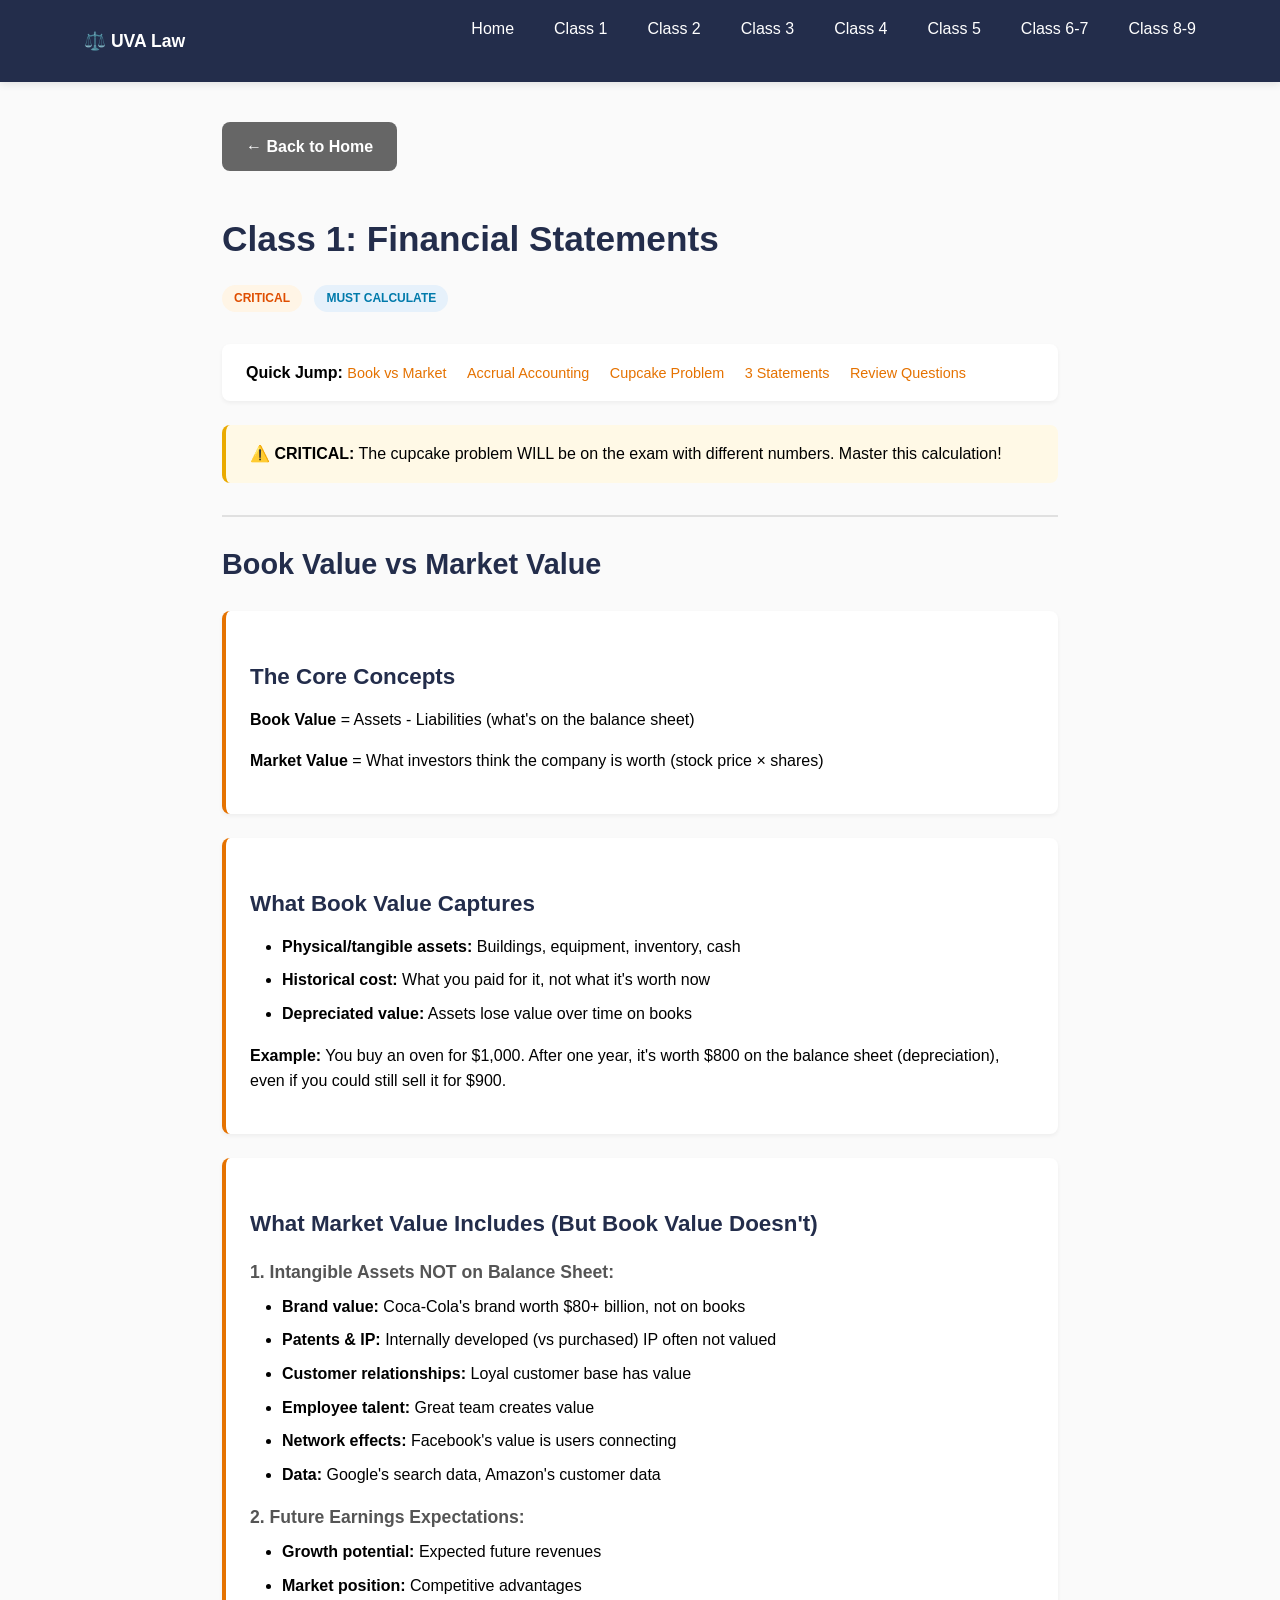
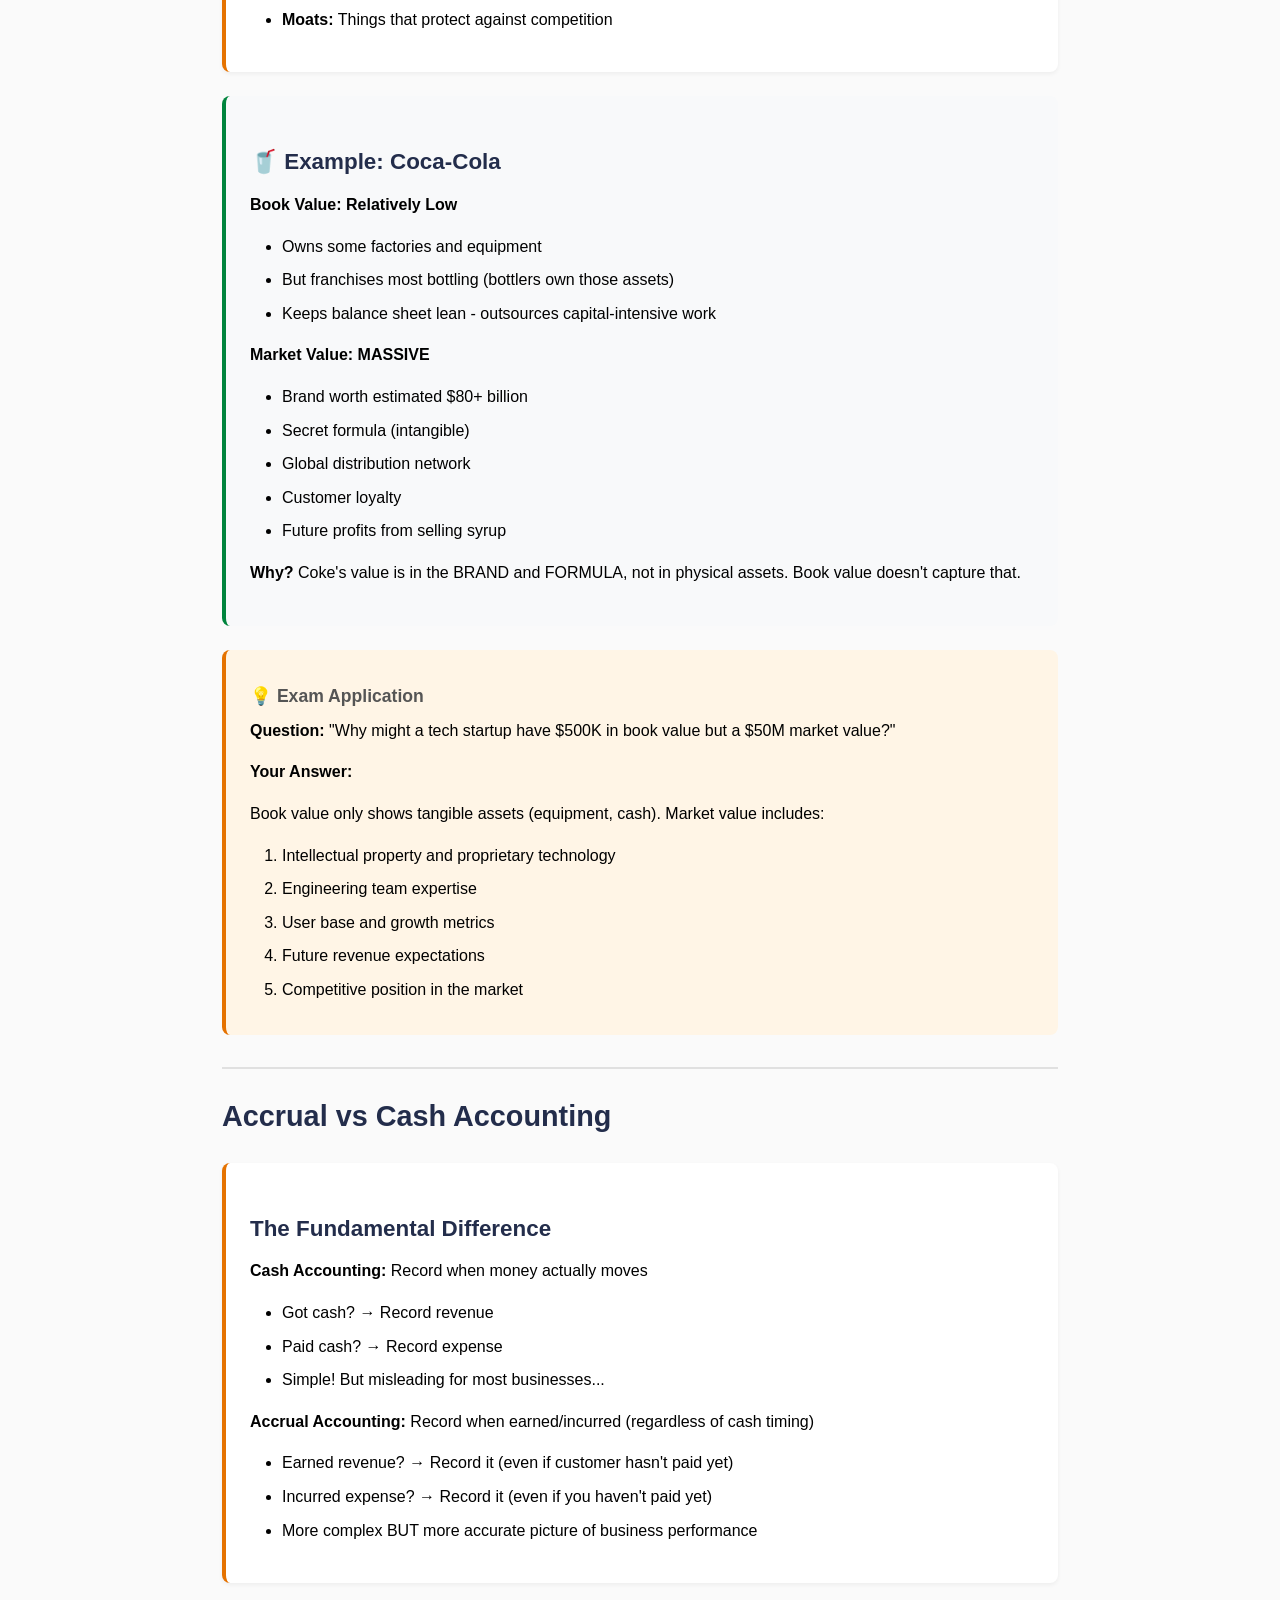
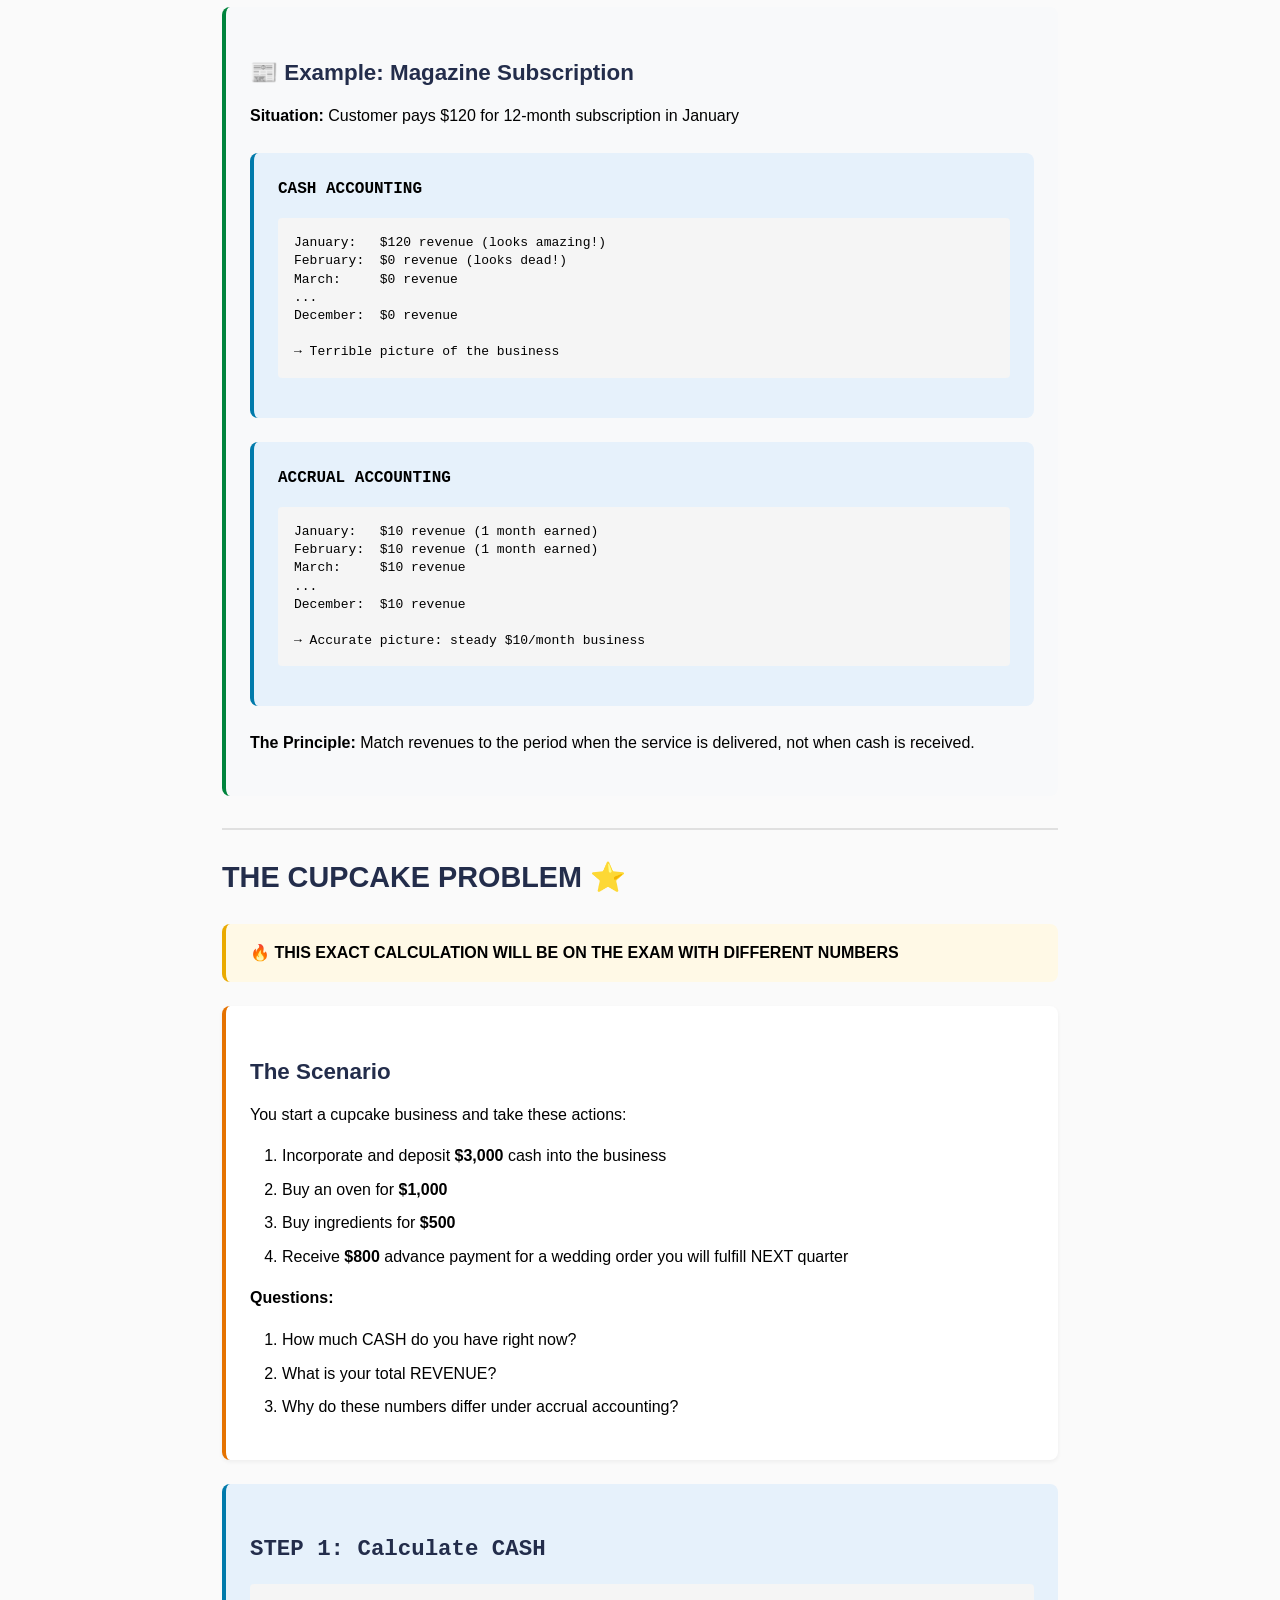
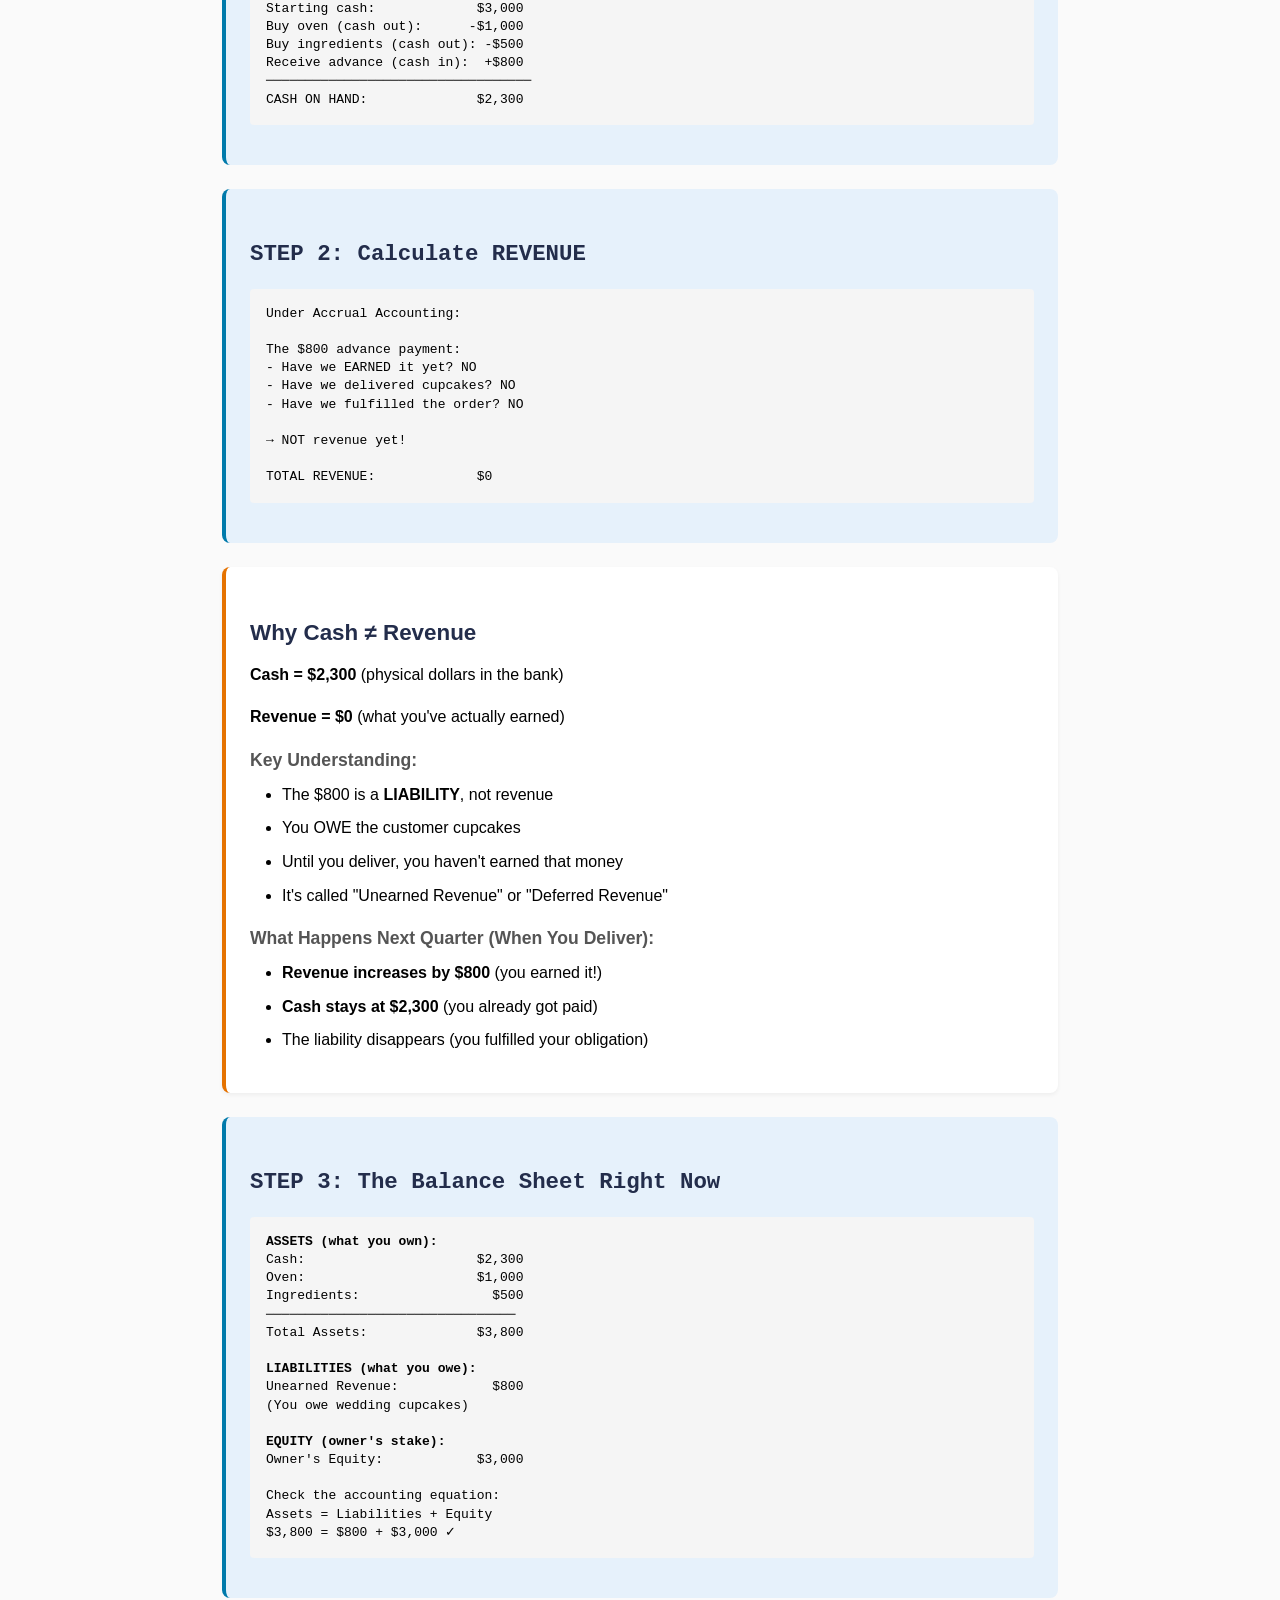
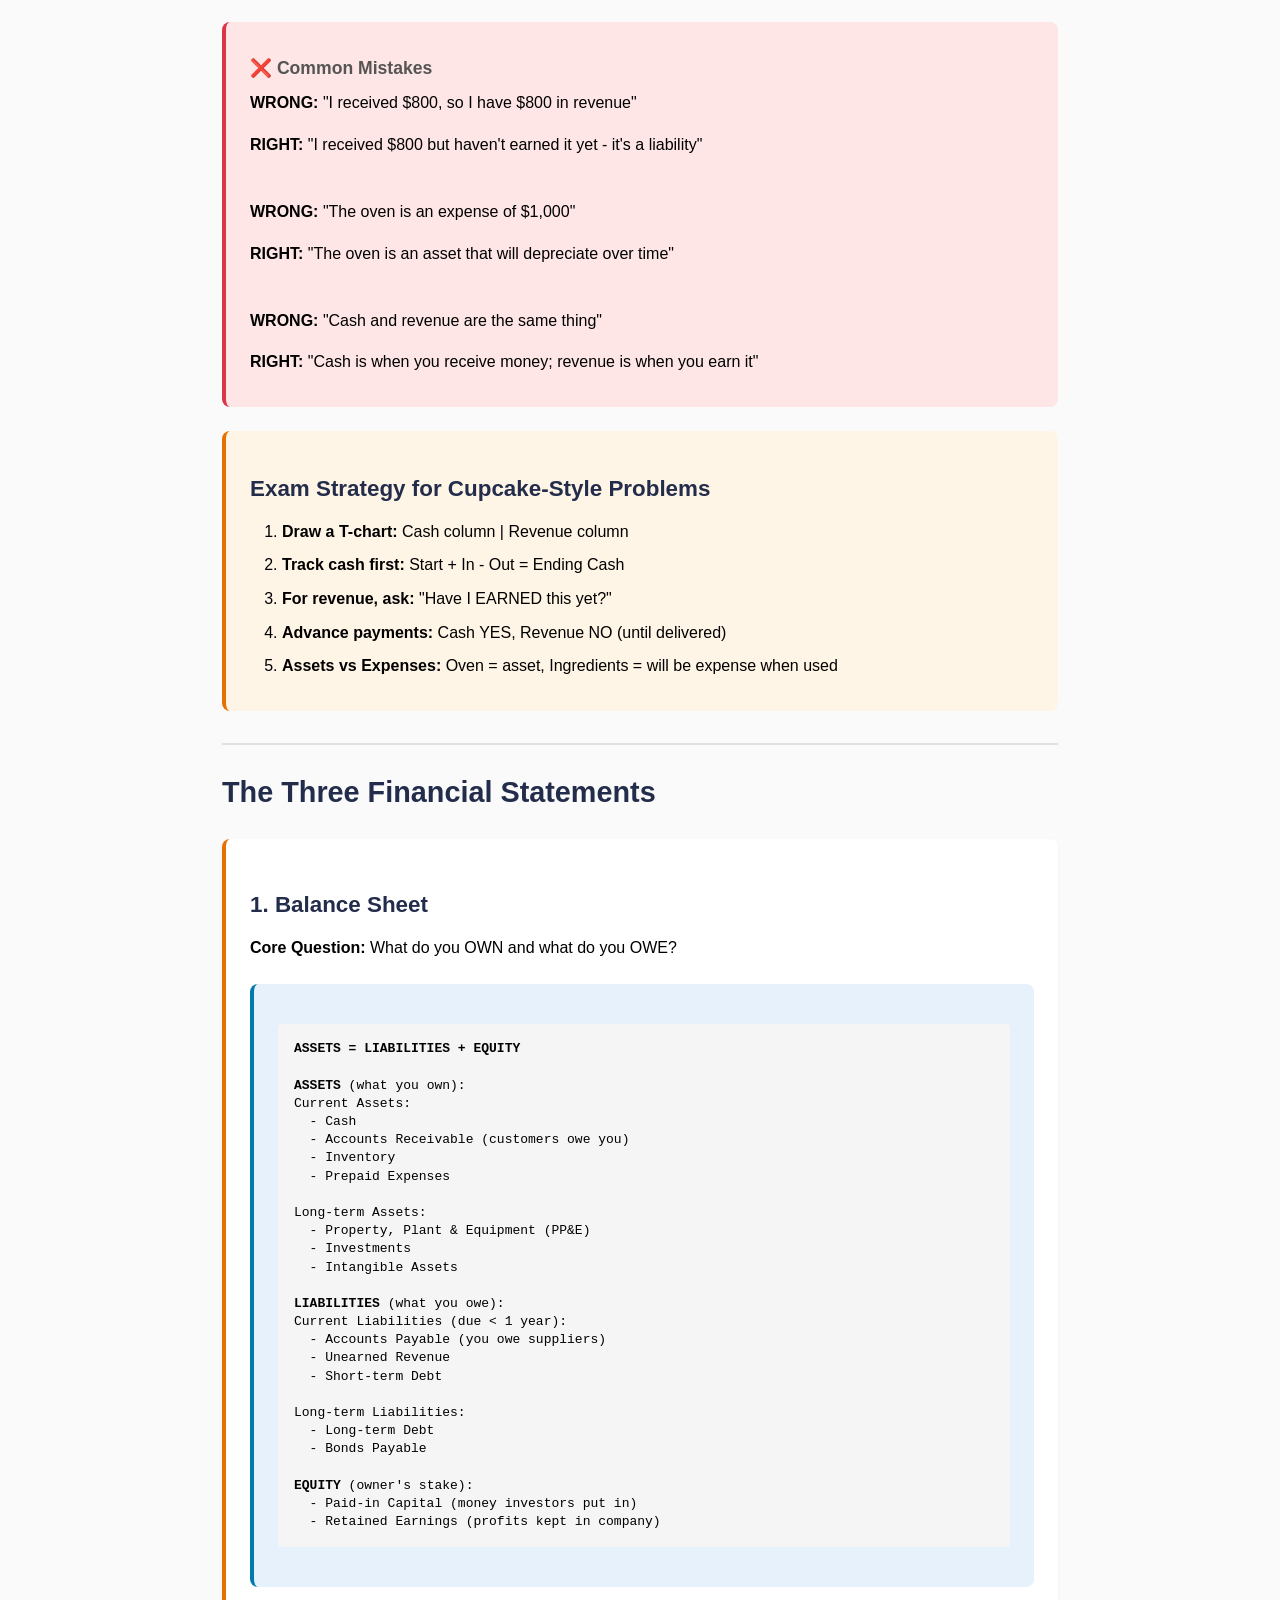
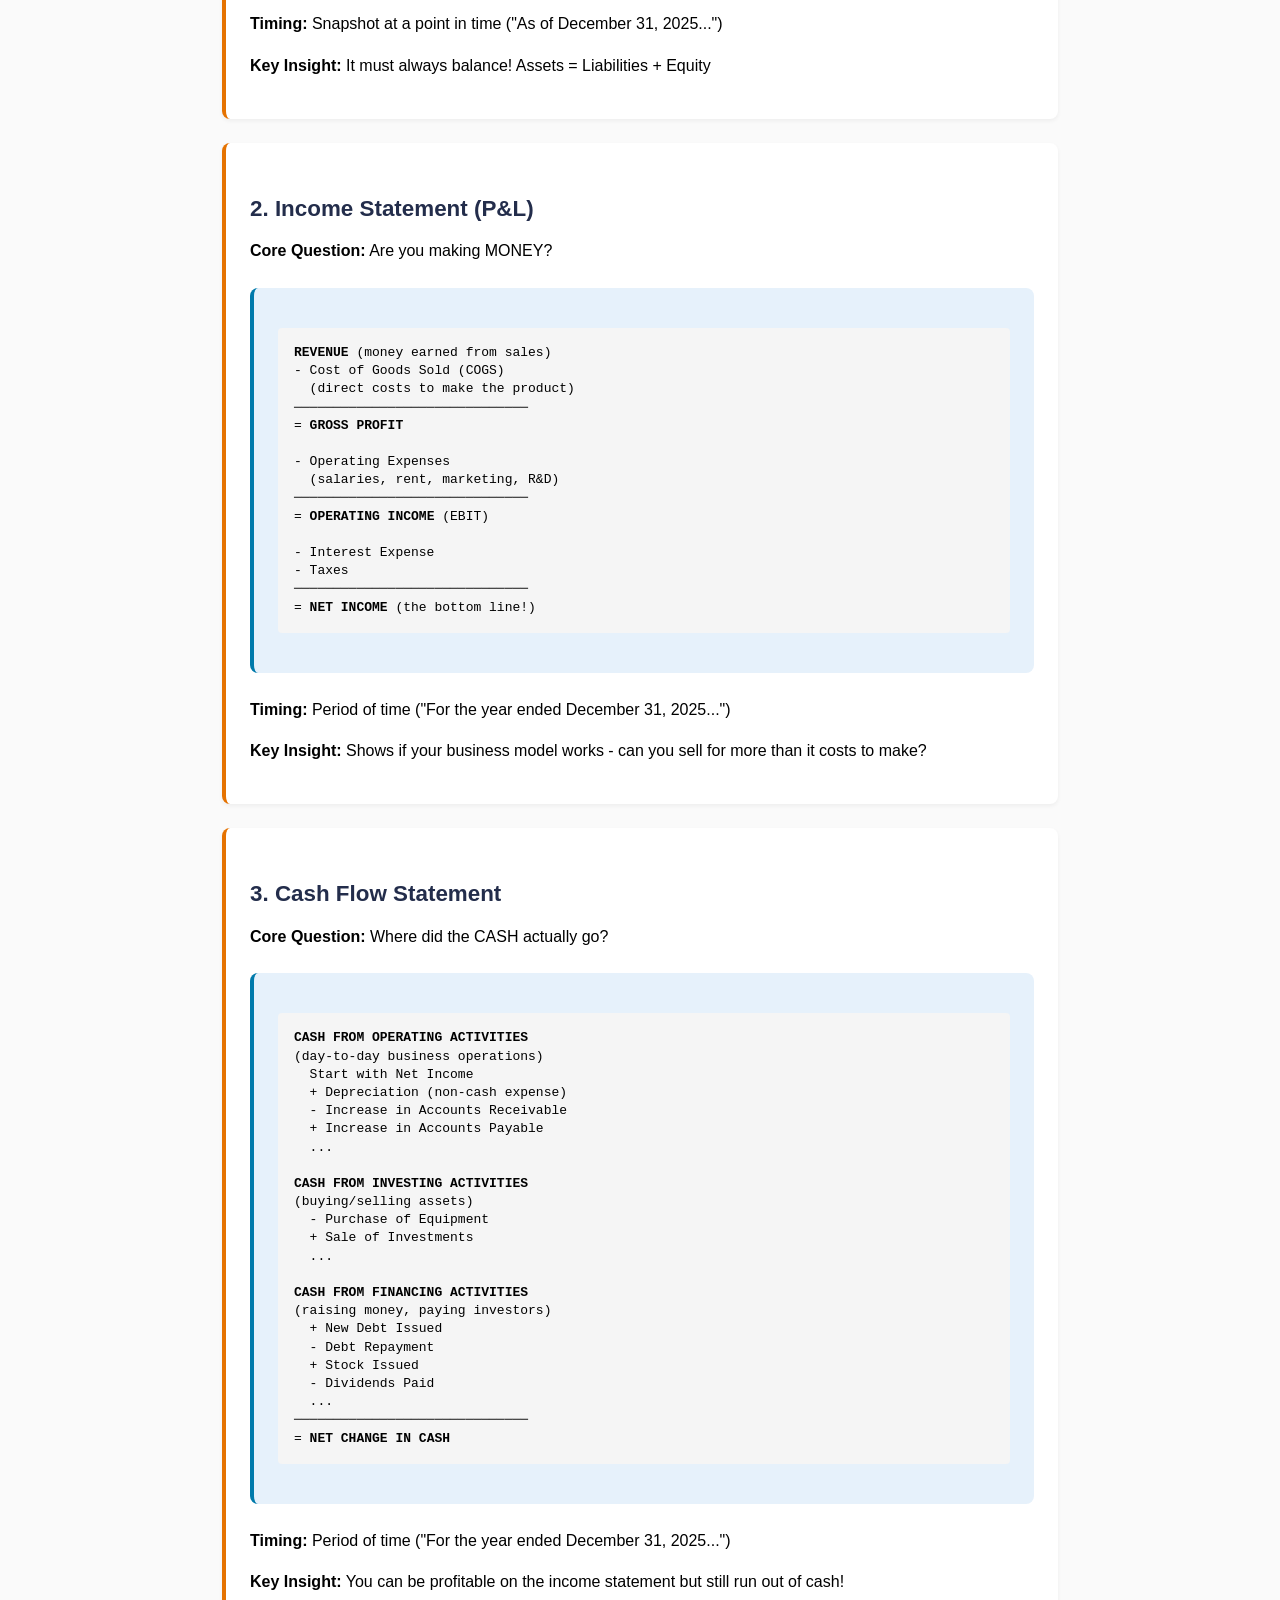
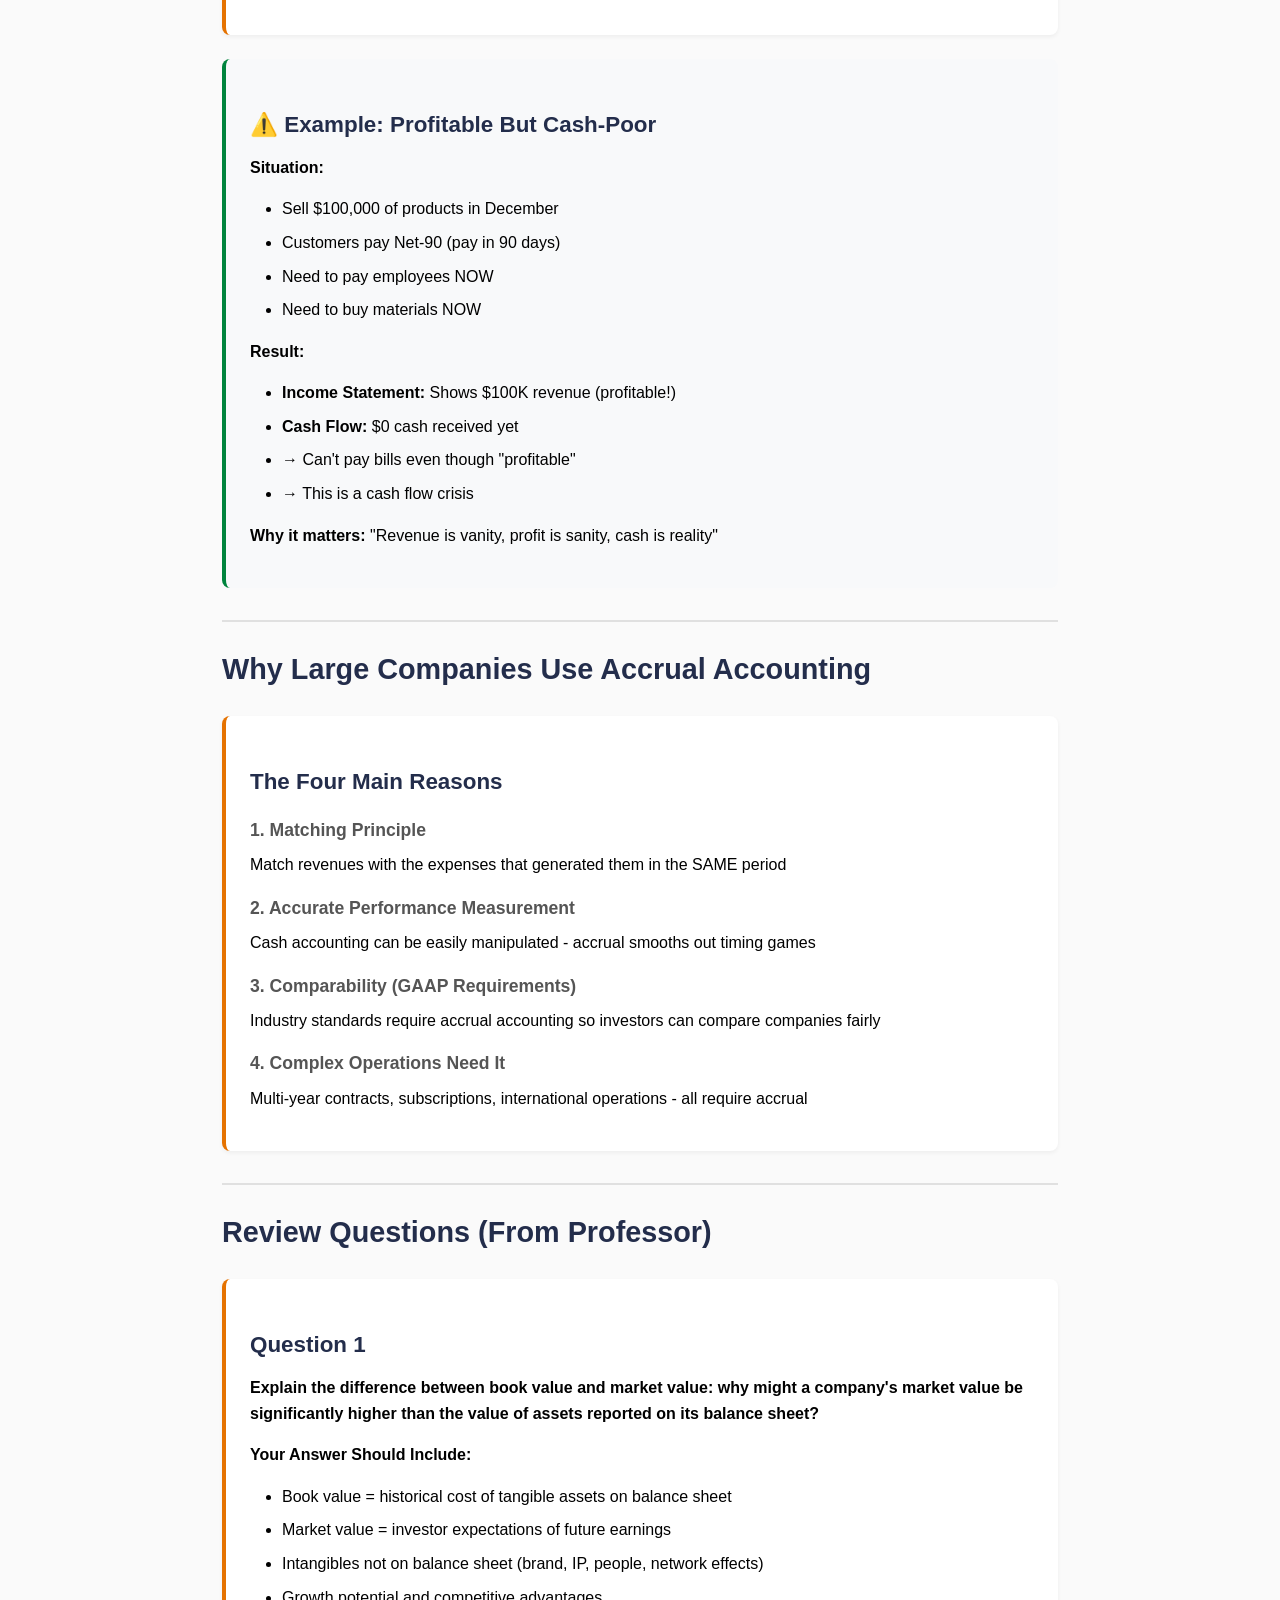
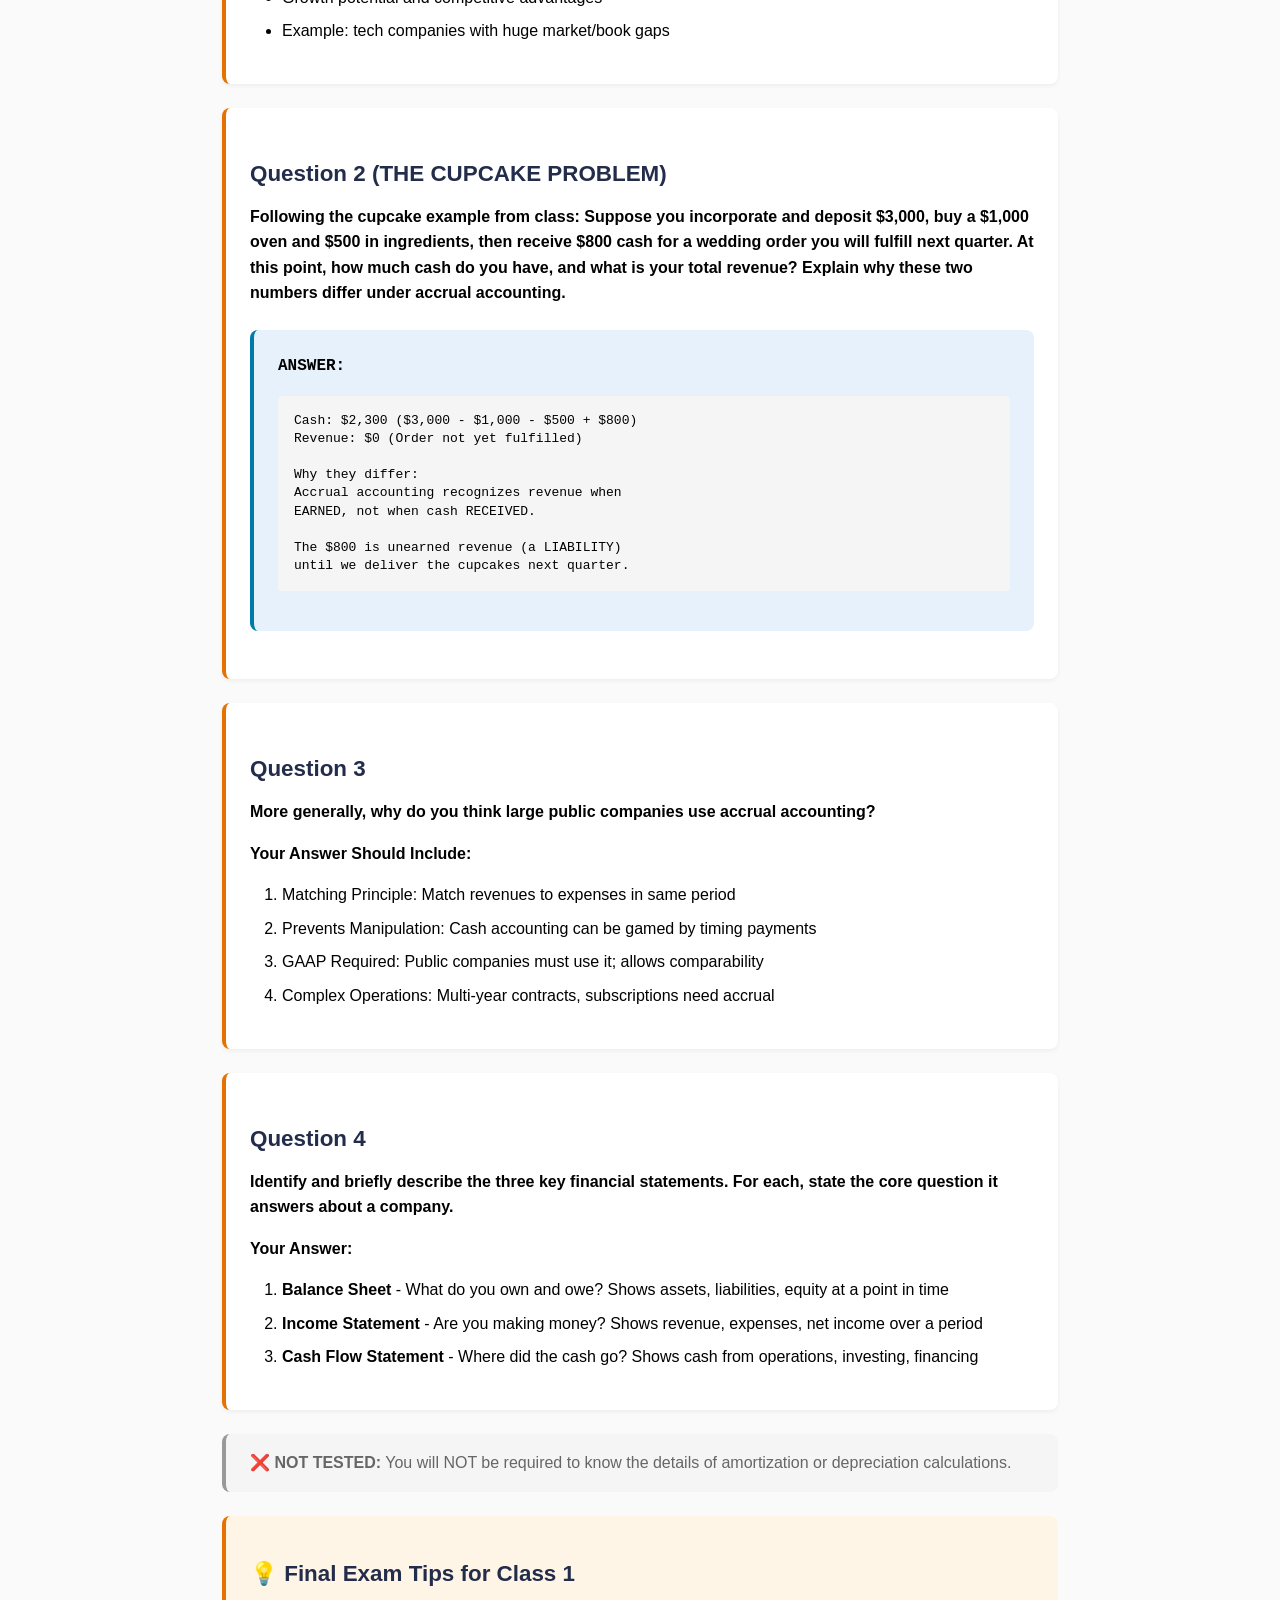
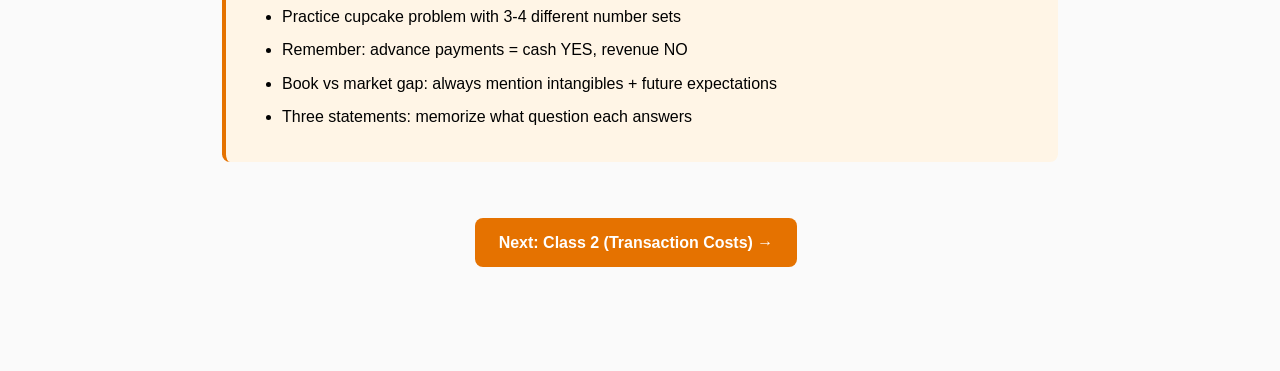
==== class1.html @ 13164d71 "Rename class 1.html to class1.html" ====
<!DOCTYPE html>
<html lang="en">
<head>
    <meta charset="UTF-8">
    <meta name="viewport" content="width=device-width, initial-scale=1.0">
    <title>Class 1: Financial Statements - UVA Law</title>
    <link rel="stylesheet" href="styles.css">
</head>
<body>
    <nav>
        <div class="container">
            <div class="logo"><a href="index.html" style="color: white; text-decoration: none;">⚖️ UVA Law</a></div>
            <ul>
                <li><a href="index.html">Home</a></li>
                <li><a href="class1.html">Class 1</a></li>
                <li><a href="class2.html">Class 2</a></li>
                <li><a href="class3.html">Class 3</a></li>
                <li><a href="class4.html">Class 4</a></li>
                <li><a href="class5.html">Class 5</a></li>
                <li><a href="class6.html">Class 6-7</a></li>
                <li><a href="class7.html">Class 8-9</a></li>
            </ul>
        </div>
    </nav>

    <div class="container">
        <a href="index.html" class="btn btn-secondary">← Back to Home</a>
        
        <h1>Class 1: Financial Statements</h1>
        
        <div style="margin: 1rem 0;">
            <span class="badge critical">CRITICAL</span>
            <span class="badge calculation">MUST CALCULATE</span>
        </div>

        <div class="toc">
            <strong>Quick Jump:</strong>
            <a href="#book-value">Book vs Market</a>
            <a href="#accrual">Accrual Accounting</a>
            <a href="#cupcake">Cupcake Problem</a>
            <a href="#statements">3 Statements</a>
            <a href="#review">Review Questions</a>
        </div>

        <div class="alert alert-warning">
            <strong>⚠️ CRITICAL:</strong> The cupcake problem WILL be on the exam with different numbers. Master this calculation!
        </div>

        <h2 id="book-value">Book Value vs Market Value</h2>

        <div class="concept-box">
            <h3>The Core Concepts</h3>
            <p><strong>Book Value</strong> = Assets - Liabilities (what's on the balance sheet)</p>
            <p><strong>Market Value</strong> = What investors think the company is worth (stock price × shares)</p>
        </div>

        <div class="concept-box">
            <h3>What Book Value Captures</h3>
            <ul>
                <li><strong>Physical/tangible assets:</strong> Buildings, equipment, inventory, cash</li>
                <li><strong>Historical cost:</strong> What you paid for it, not what it's worth now</li>
                <li><strong>Depreciated value:</strong> Assets lose value over time on books</li>
            </ul>

            <p><strong>Example:</strong> You buy an oven for $1,000. After one year, it's worth $800 on the balance sheet (depreciation), even if you could still sell it for $900.</p>
        </div>

        <div class="concept-box">
            <h3>What Market Value Includes (But Book Value Doesn't)</h3>

            <h4>1. Intangible Assets NOT on Balance Sheet:</h4>
            <ul>
                <li><strong>Brand value:</strong> Coca-Cola's brand worth $80+ billion, not on books</li>
                <li><strong>Patents & IP:</strong> Internally developed (vs purchased) IP often not valued</li>
                <li><strong>Customer relationships:</strong> Loyal customer base has value</li>
                <li><strong>Employee talent:</strong> Great team creates value</li>
                <li><strong>Network effects:</strong> Facebook's value is users connecting</li>
                <li><strong>Data:</strong> Google's search data, Amazon's customer data</li>
            </ul>

            <h4>2. Future Earnings Expectations:</h4>
            <ul>
                <li><strong>Growth potential:</strong> Expected future revenues</li>
                <li><strong>Market position:</strong> Competitive advantages</li>
                <li><strong>Moats:</strong> Things that protect against competition</li>
            </ul>
        </div>

        <div class="example-box">
            <h3>🥤 Example: Coca-Cola</h3>
            
            <p><strong>Book Value: Relatively Low</strong></p>
            <ul>
                <li>Owns some factories and equipment</li>
                <li>But franchises most bottling (bottlers own those assets)</li>
                <li>Keeps balance sheet lean - outsources capital-intensive work</li>
            </ul>

            <p><strong>Market Value: MASSIVE</strong></p>
            <ul>
                <li>Brand worth estimated $80+ billion</li>
                <li>Secret formula (intangible)</li>
                <li>Global distribution network</li>
                <li>Customer loyalty</li>
                <li>Future profits from selling syrup</li>
            </ul>

            <p><strong>Why?</strong> Coke's value is in the BRAND and FORMULA, not in physical assets. Book value doesn't capture that.</p>
        </div>

        <div class="alert alert-exam">
            <h4>💡 Exam Application</h4>
            <p><strong>Question:</strong> "Why might a tech startup have $500K in book value but a $50M market value?"</p>
            
            <p><strong>Your Answer:</strong></p>
            <p>Book value only shows tangible assets (equipment, cash). Market value includes:</p>
            <ol>
                <li>Intellectual property and proprietary technology</li>
                <li>Engineering team expertise</li>
                <li>User base and growth metrics</li>
                <li>Future revenue expectations</li>
                <li>Competitive position in the market</li>
            </ol>
        </div>

        <h2 id="accrual">Accrual vs Cash Accounting</h2>

        <div class="concept-box">
            <h3>The Fundamental Difference</h3>

            <p><strong>Cash Accounting:</strong> Record when money actually moves</p>
            <ul>
                <li>Got cash? → Record revenue</li>
                <li>Paid cash? → Record expense</li>
                <li>Simple! But misleading for most businesses...</li>
            </ul>

            <p><strong>Accrual Accounting:</strong> Record when earned/incurred (regardless of cash timing)</p>
            <ul>
                <li>Earned revenue? → Record it (even if customer hasn't paid yet)</li>
                <li>Incurred expense? → Record it (even if you haven't paid yet)</li>
                <li>More complex BUT more accurate picture of business performance</li>
            </ul>
        </div>

        <div class="example-box">
            <h3>📰 Example: Magazine Subscription</h3>
            
            <p><strong>Situation:</strong> Customer pays $120 for 12-month subscription in January</p>

            <div class="calculation-box">
                <strong>CASH ACCOUNTING</strong>
                <pre>January:   $120 revenue (looks amazing!)
February:  $0 revenue (looks dead!)
March:     $0 revenue
...
December:  $0 revenue

→ Terrible picture of the business</pre>
            </div>

            <div class="calculation-box">
                <strong>ACCRUAL ACCOUNTING</strong>
                <pre>January:   $10 revenue (1 month earned)
February:  $10 revenue (1 month earned)
March:     $10 revenue
...
December:  $10 revenue

→ Accurate picture: steady $10/month business</pre>
            </div>

            <p><strong>The Principle:</strong> Match revenues to the period when the service is delivered, not when cash is received.</p>
        </div>

        <h2 id="cupcake">THE CUPCAKE PROBLEM ⭐</h2>

        <div class="alert alert-warning">
            <strong>🔥 THIS EXACT CALCULATION WILL BE ON THE EXAM WITH DIFFERENT NUMBERS</strong>
        </div>

        <div class="concept-box">
            <h3>The Scenario</h3>
            <p>You start a cupcake business and take these actions:</p>
            <ol>
                <li>Incorporate and deposit <strong>$3,000</strong> cash into the business</li>
                <li>Buy an oven for <strong>$1,000</strong></li>
                <li>Buy ingredients for <strong>$500</strong></li>
                <li>Receive <strong>$800</strong> advance payment for a wedding order you will fulfill NEXT quarter</li>
            </ol>

            <p><strong>Questions:</strong></p>
            <ol>
                <li>How much CASH do you have right now?</li>
                <li>What is your total REVENUE?</li>
                <li>Why do these numbers differ under accrual accounting?</li>
            </ol>
        </div>

        <div class="calculation-box">
            <h3>STEP 1: Calculate CASH</h3>
            <pre>Starting cash:             $3,000
Buy oven (cash out):      -$1,000
Buy ingredients (cash out): -$500
Receive advance (cash in):  +$800
──────────────────────────────────
CASH ON HAND:              $2,300</pre>
        </div>

        <div class="calculation-box">
            <h3>STEP 2: Calculate REVENUE</h3>
            <pre>Under Accrual Accounting:

The $800 advance payment:
- Have we EARNED it yet? NO
- Have we delivered cupcakes? NO
- Have we fulfilled the order? NO

→ NOT revenue yet!

TOTAL REVENUE:             $0</pre>
        </div>

        <div class="concept-box">
            <h3>Why Cash ≠ Revenue</h3>

            <p><strong>Cash = $2,300</strong> (physical dollars in the bank)</p>
            <p><strong>Revenue = $0</strong> (what you've actually earned)</p>

            <h4>Key Understanding:</h4>
            <ul>
                <li>The $800 is a <strong>LIABILITY</strong>, not revenue</li>
                <li>You OWE the customer cupcakes</li>
                <li>Until you deliver, you haven't earned that money</li>
                <li>It's called "Unearned Revenue" or "Deferred Revenue"</li>
            </ul>

            <h4>What Happens Next Quarter (When You Deliver):</h4>
            <ul>
                <li><strong>Revenue increases by $800</strong> (you earned it!)</li>
                <li><strong>Cash stays at $2,300</strong> (you already got paid)</li>
                <li>The liability disappears (you fulfilled your obligation)</li>
            </ul>
        </div>

        <div class="calculation-box">
            <h3>STEP 3: The Balance Sheet Right Now</h3>
            <pre><strong>ASSETS (what you own):</strong>
Cash:                      $2,300
Oven:                      $1,000
Ingredients:                 $500
────────────────────────────────
Total Assets:              $3,800

<strong>LIABILITIES (what you owe):</strong>
Unearned Revenue:            $800
(You owe wedding cupcakes)

<strong>EQUITY (owner's stake):</strong>
Owner's Equity:            $3,000

Check the accounting equation:
Assets = Liabilities + Equity
$3,800 = $800 + $3,000 ✓</pre>
        </div>

        <div class="mistake-box">
            <h4>❌ Common Mistakes</h4>
            
            <p><strong>WRONG:</strong> "I received $800, so I have $800 in revenue"</p>
            <p><strong>RIGHT:</strong> "I received $800 but haven't earned it yet - it's a liability"</p>
            <br>
            <p><strong>WRONG:</strong> "The oven is an expense of $1,000"</p>
            <p><strong>RIGHT:</strong> "The oven is an asset that will depreciate over time"</p>
            <br>
            <p><strong>WRONG:</strong> "Cash and revenue are the same thing"</p>
            <p><strong>RIGHT:</strong> "Cash is when you receive money; revenue is when you earn it"</p>
        </div>

        <div class="alert alert-exam">
            <h3>Exam Strategy for Cupcake-Style Problems</h3>
            <ol>
                <li><strong>Draw a T-chart:</strong> Cash column | Revenue column</li>
                <li><strong>Track cash first:</strong> Start + In - Out = Ending Cash</li>
                <li><strong>For revenue, ask:</strong> "Have I EARNED this yet?"</li>
                <li><strong>Advance payments:</strong> Cash YES, Revenue NO (until delivered)</li>
                <li><strong>Assets vs Expenses:</strong> Oven = asset, Ingredients = will be expense when used</li>
            </ol>
        </div>

        <h2 id="statements">The Three Financial Statements</h2>

        <div class="concept-box">
            <h3>1. Balance Sheet</h3>
            <p><strong>Core Question:</strong> What do you OWN and what do you OWE?</p>

            <div class="calculation-box">
                <pre><strong>ASSETS = LIABILITIES + EQUITY</strong>

<strong>ASSETS</strong> (what you own):
Current Assets:
  - Cash
  - Accounts Receivable (customers owe you)
  - Inventory
  - Prepaid Expenses

Long-term Assets:
  - Property, Plant & Equipment (PP&E)
  - Investments
  - Intangible Assets

<strong>LIABILITIES</strong> (what you owe):
Current Liabilities (due < 1 year):
  - Accounts Payable (you owe suppliers)
  - Unearned Revenue
  - Short-term Debt

Long-term Liabilities:
  - Long-term Debt
  - Bonds Payable

<strong>EQUITY</strong> (owner's stake):
  - Paid-in Capital (money investors put in)
  - Retained Earnings (profits kept in company)</pre>
            </div>

            <p><strong>Timing:</strong> Snapshot at a point in time ("As of December 31, 2025...")</p>
            <p><strong>Key Insight:</strong> It must always balance! Assets = Liabilities + Equity</p>
        </div>

        <div class="concept-box">
            <h3>2. Income Statement (P&L)</h3>
            <p><strong>Core Question:</strong> Are you making MONEY?</p>

            <div class="calculation-box">
                <pre><strong>REVENUE</strong> (money earned from sales)
- Cost of Goods Sold (COGS)
  (direct costs to make the product)
──────────────────────────────
= <strong>GROSS PROFIT</strong>

- Operating Expenses
  (salaries, rent, marketing, R&D)
──────────────────────────────
= <strong>OPERATING INCOME</strong> (EBIT)

- Interest Expense
- Taxes
──────────────────────────────
= <strong>NET INCOME</strong> (the bottom line!)</pre>
            </div>

            <p><strong>Timing:</strong> Period of time ("For the year ended December 31, 2025...")</p>
            <p><strong>Key Insight:</strong> Shows if your business model works - can you sell for more than it costs to make?</p>
        </div>

        <div class="concept-box">
            <h3>3. Cash Flow Statement</h3>
            <p><strong>Core Question:</strong> Where did the CASH actually go?</p>

            <div class="calculation-box">
                <pre><strong>CASH FROM OPERATING ACTIVITIES</strong>
(day-to-day business operations)
  Start with Net Income
  + Depreciation (non-cash expense)
  - Increase in Accounts Receivable
  + Increase in Accounts Payable
  ...

<strong>CASH FROM INVESTING ACTIVITIES</strong>
(buying/selling assets)
  - Purchase of Equipment
  + Sale of Investments
  ...

<strong>CASH FROM FINANCING ACTIVITIES</strong>
(raising money, paying investors)
  + New Debt Issued
  - Debt Repayment
  + Stock Issued
  - Dividends Paid
  ...
──────────────────────────────
= <strong>NET CHANGE IN CASH</strong></pre>
            </div>

            <p><strong>Timing:</strong> Period of time ("For the year ended December 31, 2025...")</p>
            <p><strong>Key Insight:</strong> You can be profitable on the income statement but still run out of cash!</p>
        </div>

        <div class="example-box">
            <h3>⚠️ Example: Profitable But Cash-Poor</h3>
            
            <p><strong>Situation:</strong></p>
            <ul>
                <li>Sell $100,000 of products in December</li>
                <li>Customers pay Net-90 (pay in 90 days)</li>
                <li>Need to pay employees NOW</li>
                <li>Need to buy materials NOW</li>
            </ul>

            <p><strong>Result:</strong></p>
            <ul>
                <li><strong>Income Statement:</strong> Shows $100K revenue (profitable!)</li>
                <li><strong>Cash Flow:</strong> $0 cash received yet</li>
                <li>→ Can't pay bills even though "profitable"</li>
                <li>→ This is a cash flow crisis</li>
            </ul>

            <p><strong>Why it matters:</strong> "Revenue is vanity, profit is sanity, cash is reality"</p>
        </div>

        <h2>Why Large Companies Use Accrual Accounting</h2>

        <div class="concept-box">
            <h3>The Four Main Reasons</h3>

            <h4>1. Matching Principle</h4>
            <p>Match revenues with the expenses that generated them in the SAME period</p>

            <h4>2. Accurate Performance Measurement</h4>
            <p>Cash accounting can be easily manipulated - accrual smooths out timing games</p>

            <h4>3. Comparability (GAAP Requirements)</h4>
            <p>Industry standards require accrual accounting so investors can compare companies fairly</p>

            <h4>4. Complex Operations Need It</h4>
            <p>Multi-year contracts, subscriptions, international operations - all require accrual</p>
        </div>

        <h2 id="review">Review Questions (From Professor)</h2>

        <div class="concept-box">
            <h3>Question 1</h3>
            <p><strong>Explain the difference between book value and market value: why might a company's market value be significantly higher than the value of assets reported on its balance sheet?</strong></p>
            
            <p><strong>Your Answer Should Include:</strong></p>
            <ul>
                <li>Book value = historical cost of tangible assets on balance sheet</li>
                <li>Market value = investor expectations of future earnings</li>
                <li>Intangibles not on balance sheet (brand, IP, people, network effects)</li>
                <li>Growth potential and competitive advantages</li>
                <li>Example: tech companies with huge market/book gaps</li>
            </ul>
        </div>

        <div class="concept-box">
            <h3>Question 2 (THE CUPCAKE PROBLEM)</h3>
            <p><strong>Following the cupcake example from class: Suppose you incorporate and deposit $3,000, buy a $1,000 oven and $500 in ingredients, then receive $800 cash for a wedding order you will fulfill next quarter. At this point, how much cash do you have, and what is your total revenue? Explain why these two numbers differ under accrual accounting.</strong></p>
            
            <div class="calculation-box">
                <strong>ANSWER:</strong>
                <pre>Cash: $2,300 ($3,000 - $1,000 - $500 + $800)
Revenue: $0 (Order not yet fulfilled)

Why they differ:
Accrual accounting recognizes revenue when 
EARNED, not when cash RECEIVED.

The $800 is unearned revenue (a LIABILITY)
until we deliver the cupcakes next quarter.</pre>
            </div>
        </div>

        <div class="concept-box">
            <h3>Question 3</h3>
            <p><strong>More generally, why do you think large public companies use accrual accounting?</strong></p>
            
            <p><strong>Your Answer Should Include:</strong></p>
            <ol>
                <li>Matching Principle: Match revenues to expenses in same period</li>
                <li>Prevents Manipulation: Cash accounting can be gamed by timing payments</li>
                <li>GAAP Required: Public companies must use it; allows comparability</li>
                <li>Complex Operations: Multi-year contracts, subscriptions need accrual</li>
            </ol>
        </div>

        <div class="concept-box">
            <h3>Question 4</h3>
            <p><strong>Identify and briefly describe the three key financial statements. For each, state the core question it answers about a company.</strong></p>
            
            <p><strong>Your Answer:</strong></p>
            <ol>
                <li><strong>Balance Sheet</strong> - What do you own and owe? Shows assets, liabilities, equity at a point in time</li>
                <li><strong>Income Statement</strong> - Are you making money? Shows revenue, expenses, net income over a period</li>
                <li><strong>Cash Flow Statement</strong> - Where did the cash go? Shows cash from operations, investing, financing</li>
            </ol>
        </div>

        <div class="alert-not-tested alert">
            <strong>❌ NOT TESTED:</strong> You will NOT be required to know the details of amortization or depreciation calculations.
        </div>

        <div class="alert alert-exam">
            <h3>💡 Final Exam Tips for Class 1</h3>
            <ul>
                <li>Practice cupcake problem with 3-4 different number sets</li>
                <li>Remember: advance payments = cash YES, revenue NO</li>
                <li>Book vs market gap: always mention intangibles + future expectations</li>
                <li>Three statements: memorize what question each answers</li>
            </ul>
        </div>

        <div style="margin: 3rem 0; text-align: center;">
            <a href="class2.html" class="btn">Next: Class 2 (Transaction Costs) →</a>
        </div>
    </div>
</body>
</html>
---- styles.css ----
/* UVA Law Study System - Shared Styles */

:root {
    --uva-blue: #232D4B;
    --uva-orange: #E57200;
    --lawn-green: #00843D;
    --podcast-purple: #592A8A;
    --rotunda-orange: #DF4E00;
}

* {
    margin: 0;
    padding: 0;
    box-sizing: border-box;
}

body {
    font-family: -apple-system, BlinkMacSystemFont, 'Segoe UI', sans-serif;
    background: #FAFAFA;
    line-height: 1.6;
    padding-bottom: 3rem;
}

/* Navigation */
nav {
    background: var(--uva-blue);
    color: white;
    padding: 1rem 2rem;
    position: sticky;
    top: 0;
    z-index: 1000;
    box-shadow: 0 2px 8px rgba(0, 0, 0, 0.1);
}

nav .container {
    max-width: 1200px;
    margin: 0 auto;
    display: flex;
    justify-content: space-between;
    align-items: center;
    flex-wrap: wrap;
}

nav .logo {
    font-weight: 600;
    font-size: 1.1rem;
}

nav ul {
    display: flex;
    gap: 1rem;
    list-style: none;
    flex-wrap: wrap;
}

nav a {
    color: white;
    text-decoration: none;
    padding: 0.5rem 0.75rem;
    border-radius: 4px;
    transition: background 0.2s;
}

nav a:hover {
    background: rgba(255, 255, 255, 0.2);
}

/* Container */
.container {
    max-width: 900px;
    margin: 2rem auto;
    padding: 0 2rem;
}

/* Typography */
h1 {
    color: var(--uva-blue);
    margin: 2rem 0 1rem;
    font-size: 2.2rem;
}

h2 {
    color: var(--uva-blue);
    margin: 2rem 0 1rem;
    padding-top: 1.5rem;
    border-top: 2px solid #E0E0E0;
    font-size: 1.8rem;
}

h3 {
    color: var(--uva-blue);
    margin: 1.5rem 0 0.75rem;
    font-size: 1.4rem;
}

h4 {
    color: #555;
    margin: 1rem 0 0.5rem;
    font-size: 1.1rem;
}

p {
    margin-bottom: 1rem;
}

/* Badges */
.badge {
    display: inline-block;
    padding: 0.25rem 0.75rem;
    border-radius: 20px;
    font-size: 0.75rem;
    font-weight: 600;
    margin-right: 0.5rem;
    margin-bottom: 0.5rem;
}

.badge.critical {
    background: #FFF5E6;
    color: var(--rotunda-orange);
}

.badge.important {
    background: #FFF9E6;
    color: #EAAA00;
}

.badge.calculation {
    background: #E6F1FB;
    color: #007AAB;
}

.badge.explain {
    background: #E6F7EE;
    color: var(--lawn-green);
}

/* Buttons */
.btn {
    background: var(--uva-orange);
    color: white;
    padding: 0.75rem 1.5rem;
    border: none;
    border-radius: 8px;
    cursor: pointer;
    margin: 0.5rem 0.5rem 0.5rem 0;
    font-weight: 600;
    font-size: 1rem;
    transition: background 0.2s;
    text-decoration: none;
    display: inline-block;
}

.btn:hover {
    background: var(--rotunda-orange);
}

.btn-secondary {
    background: #666;
}

.btn-secondary:hover {
    background: #555;
}

/* Alerts */
.alert {
    padding: 1rem 1.5rem;
    border-radius: 8px;
    margin: 1.5rem 0;
    border-left: 4px solid;
}

.alert-exam {
    background: #FFF5E6;
    border-left-color: var(--uva-orange);
}

.alert-success {
    background: #E6F7EE;
    border-left-color: var(--lawn-green);
}

.alert-warning {
    background: #FFF9E6;
    border-left-color: #EAAA00;
}

.alert-not-tested {
    background: #F5F5F5;
    border-left-color: #999;
    color: #666;
}

/* Content Boxes */
.concept-box {
    background: white;
    border-left: 4px solid var(--uva-orange);
    padding: 1.5rem;
    margin: 1.5rem 0;
    border-radius: 8px;
    box-shadow: 0 2px 4px rgba(0, 0, 0, 0.05);
}

.example-box {
    background: #F8F9FA;
    border-left: 4px solid var(--lawn-green);
    padding: 1.5rem;
    margin: 1.5rem 0;
    border-radius: 8px;
}

.calculation-box {
    background: #E6F1FB;
    border-left: 4px solid #007AAB;
    padding: 1.5rem;
    margin: 1.5rem 0;
    border-radius: 8px;
    font-family: 'Courier New', monospace;
}

.mistake-box {
    background: #FFE6E6;
    border-left: 4px solid #DC3545;
    padding: 1rem 1.5rem;
    margin: 1rem 0;
    border-radius: 8px;
}

/* Code blocks */
pre {
    background: #F5F5F5;
    padding: 1rem;
    border-radius: 4px;
    overflow-x: auto;
    margin: 1rem 0;
    line-height: 1.4;
}

code {
    background: #F5F5F5;
    padding: 0.2rem 0.4rem;
    border-radius: 3px;
    font-family: monospace;
}

/* Lists */
ul, ol {
    margin-left: 2rem;
    margin-bottom: 1rem;
}

li {
    margin-bottom: 0.5rem;
}

/* Lesson cards (for home page) */
.lesson-grid {
    display: grid;
    grid-template-columns: repeat(auto-fit, minmax(300px, 1fr));
    gap: 1rem;
    margin: 2rem 0;
}

.lesson-card {
    background: white;
    padding: 1.5rem;
    border-radius: 8px;
    border-left: 4px solid var(--uva-orange);
    box-shadow: 0 2px 4px rgba(0, 0, 0, 0.05);
    transition: transform 0.2s;
}

.lesson-card:hover {
    transform: translateY(-2px);
    box-shadow: 0 4px 8px rgba(0, 0, 0, 0.1);
}

/* Table of contents */
.toc {
    background: white;
    padding: 1rem 1.5rem;
    border-radius: 8px;
    margin: 1.5rem 0;
    box-shadow: 0 2px 4px rgba(0, 0, 0, 0.05);
}

.toc a {
    color: var(--uva-orange);
    text-decoration: none;
    margin-right: 1rem;
    font-size: 0.9rem;
}

.toc a:hover {
    text-decoration: underline;
}

/* Mobile responsive */
@media (max-width: 768px) {
    nav ul {
        width: 100%;
        margin-top: 0.5rem;
    }
    
    .container {
        padding: 0 1rem;
    }
    
    h1 {
        font-size: 1.8rem;
    }
    
    .lesson-grid {
        grid-template-columns: 1fr;
    }
}
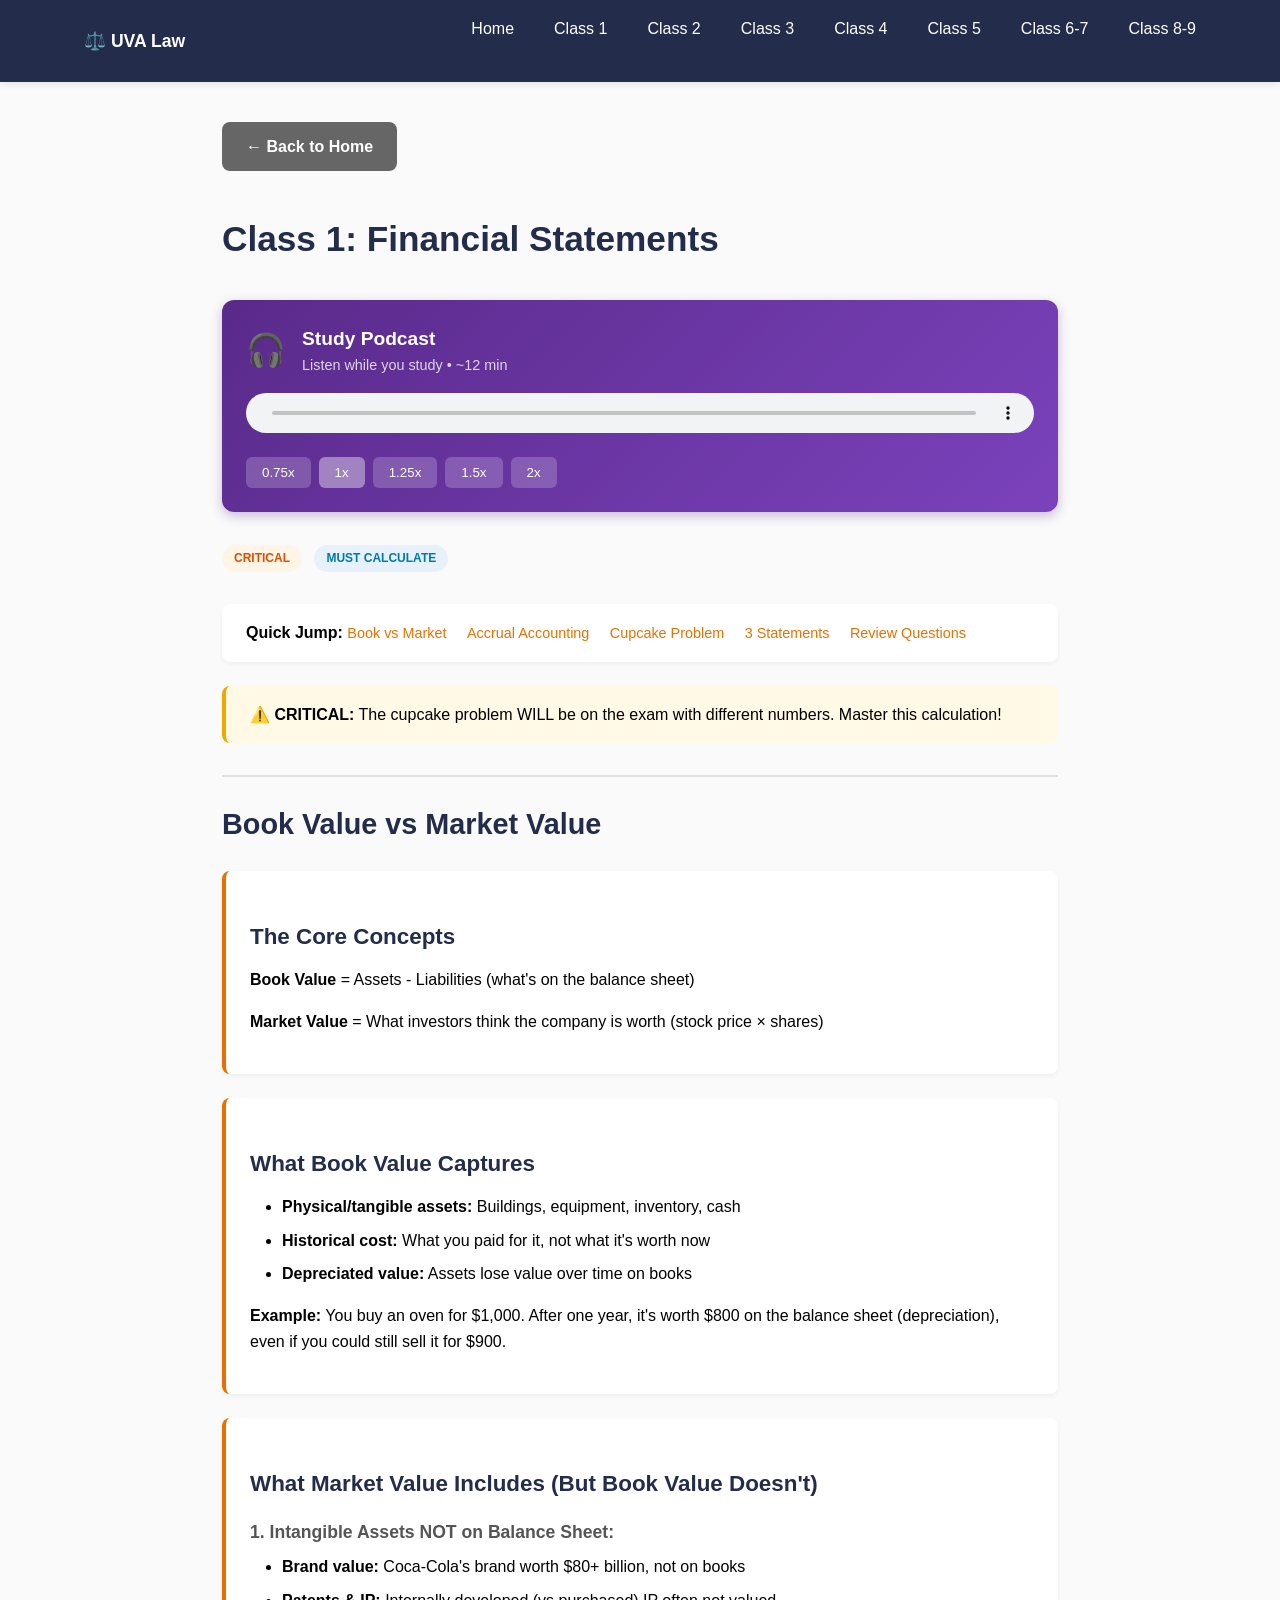
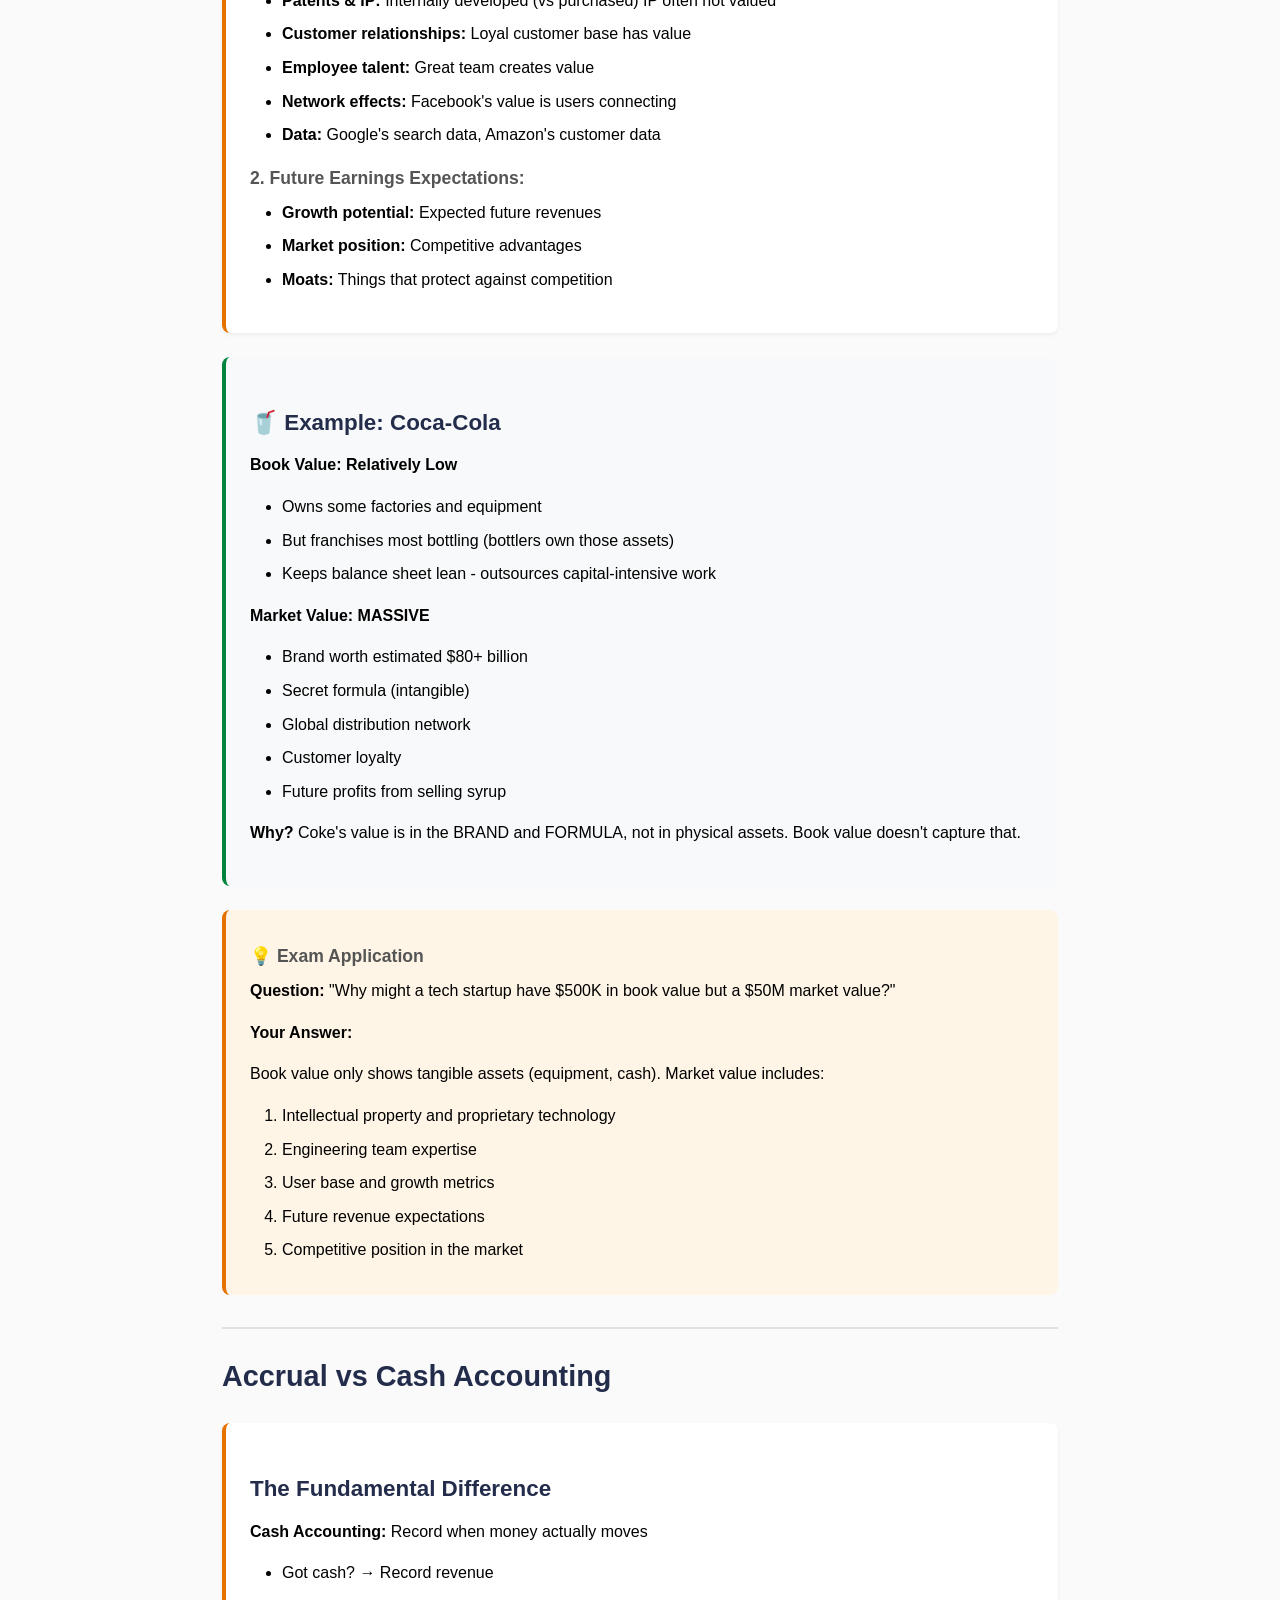
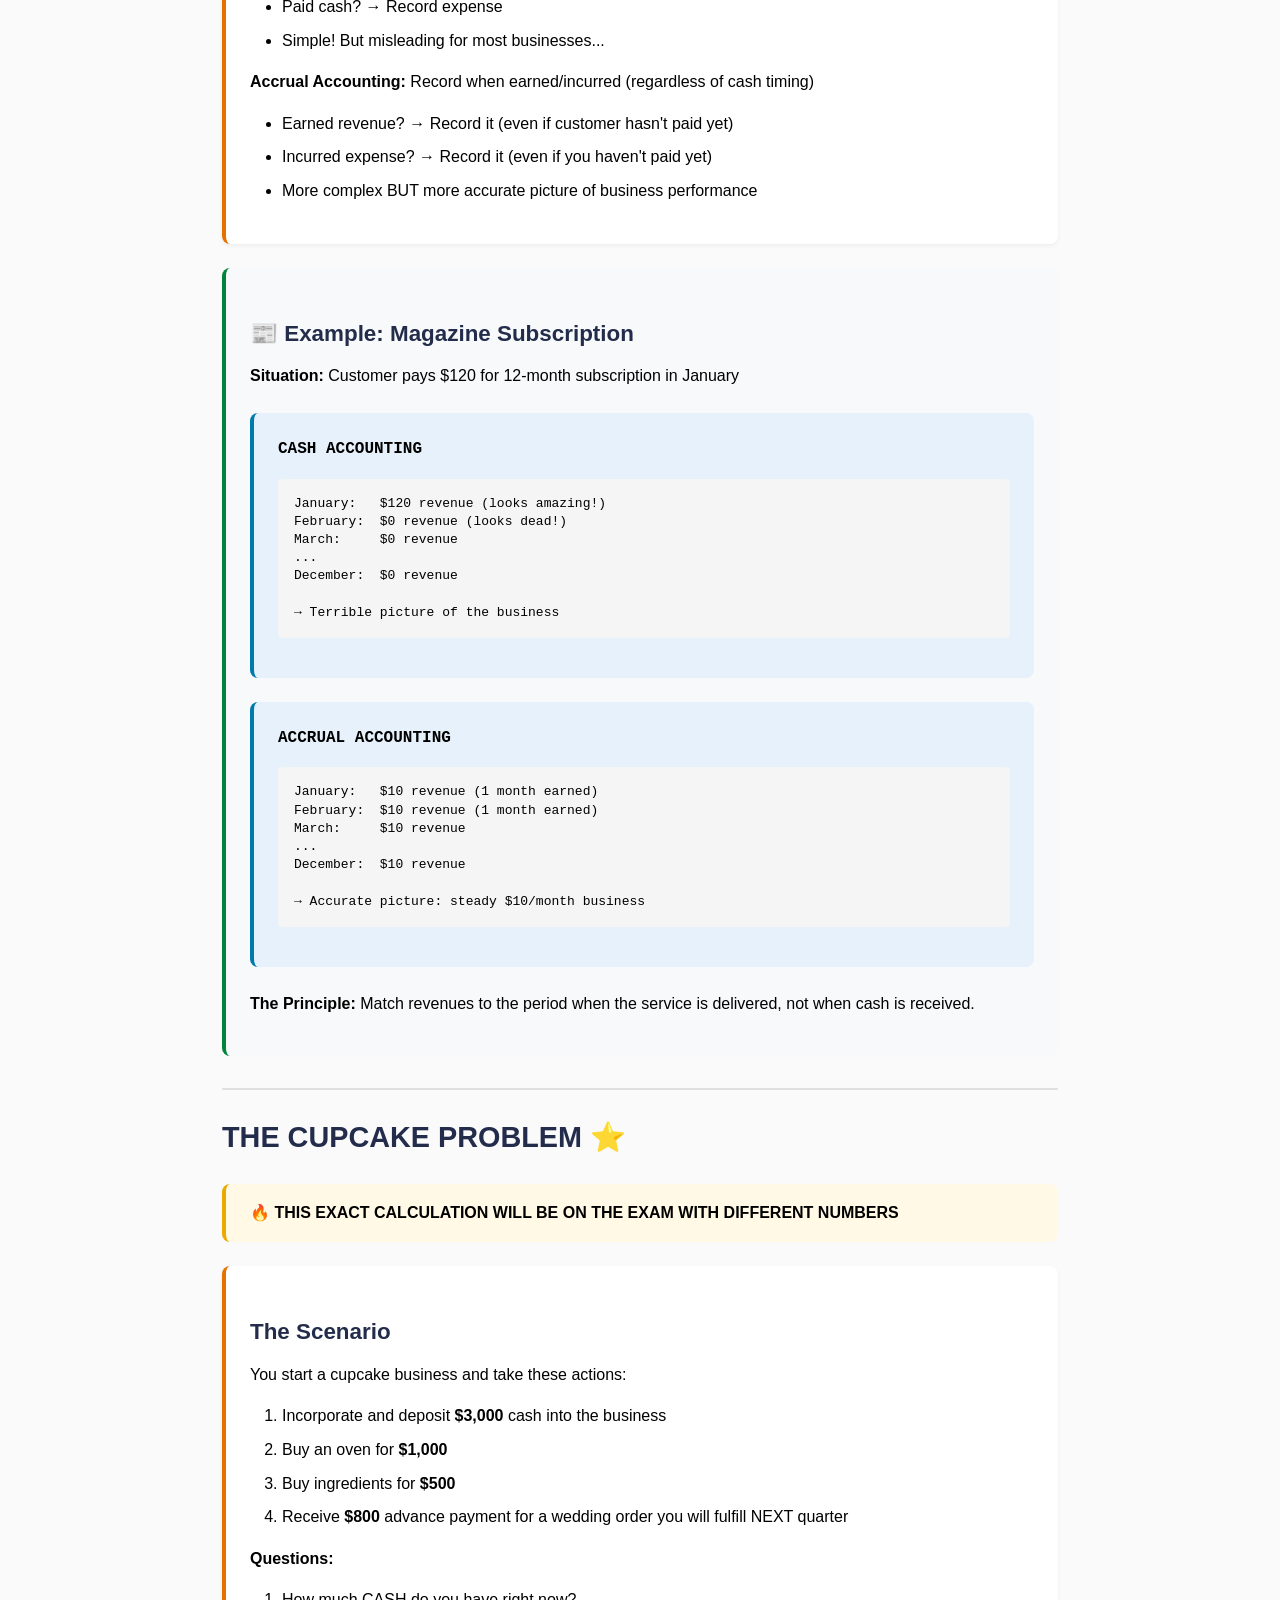
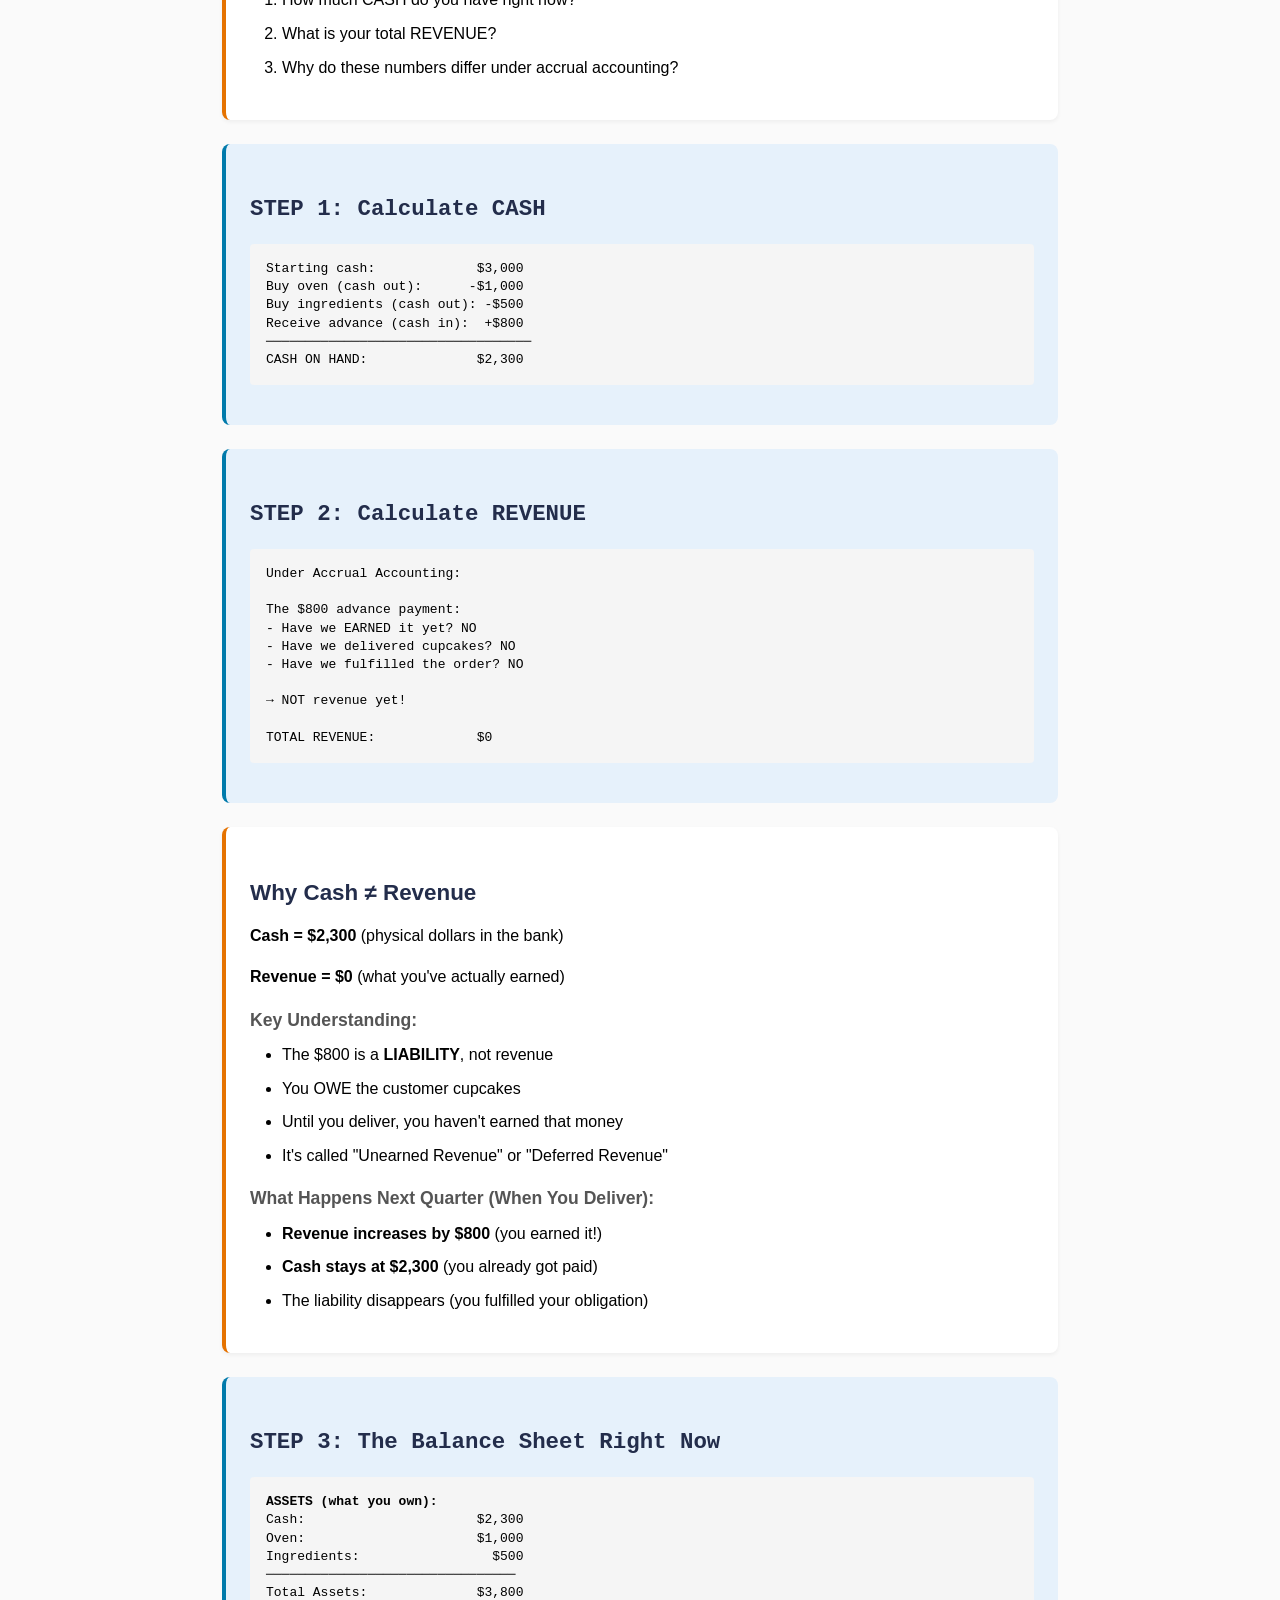
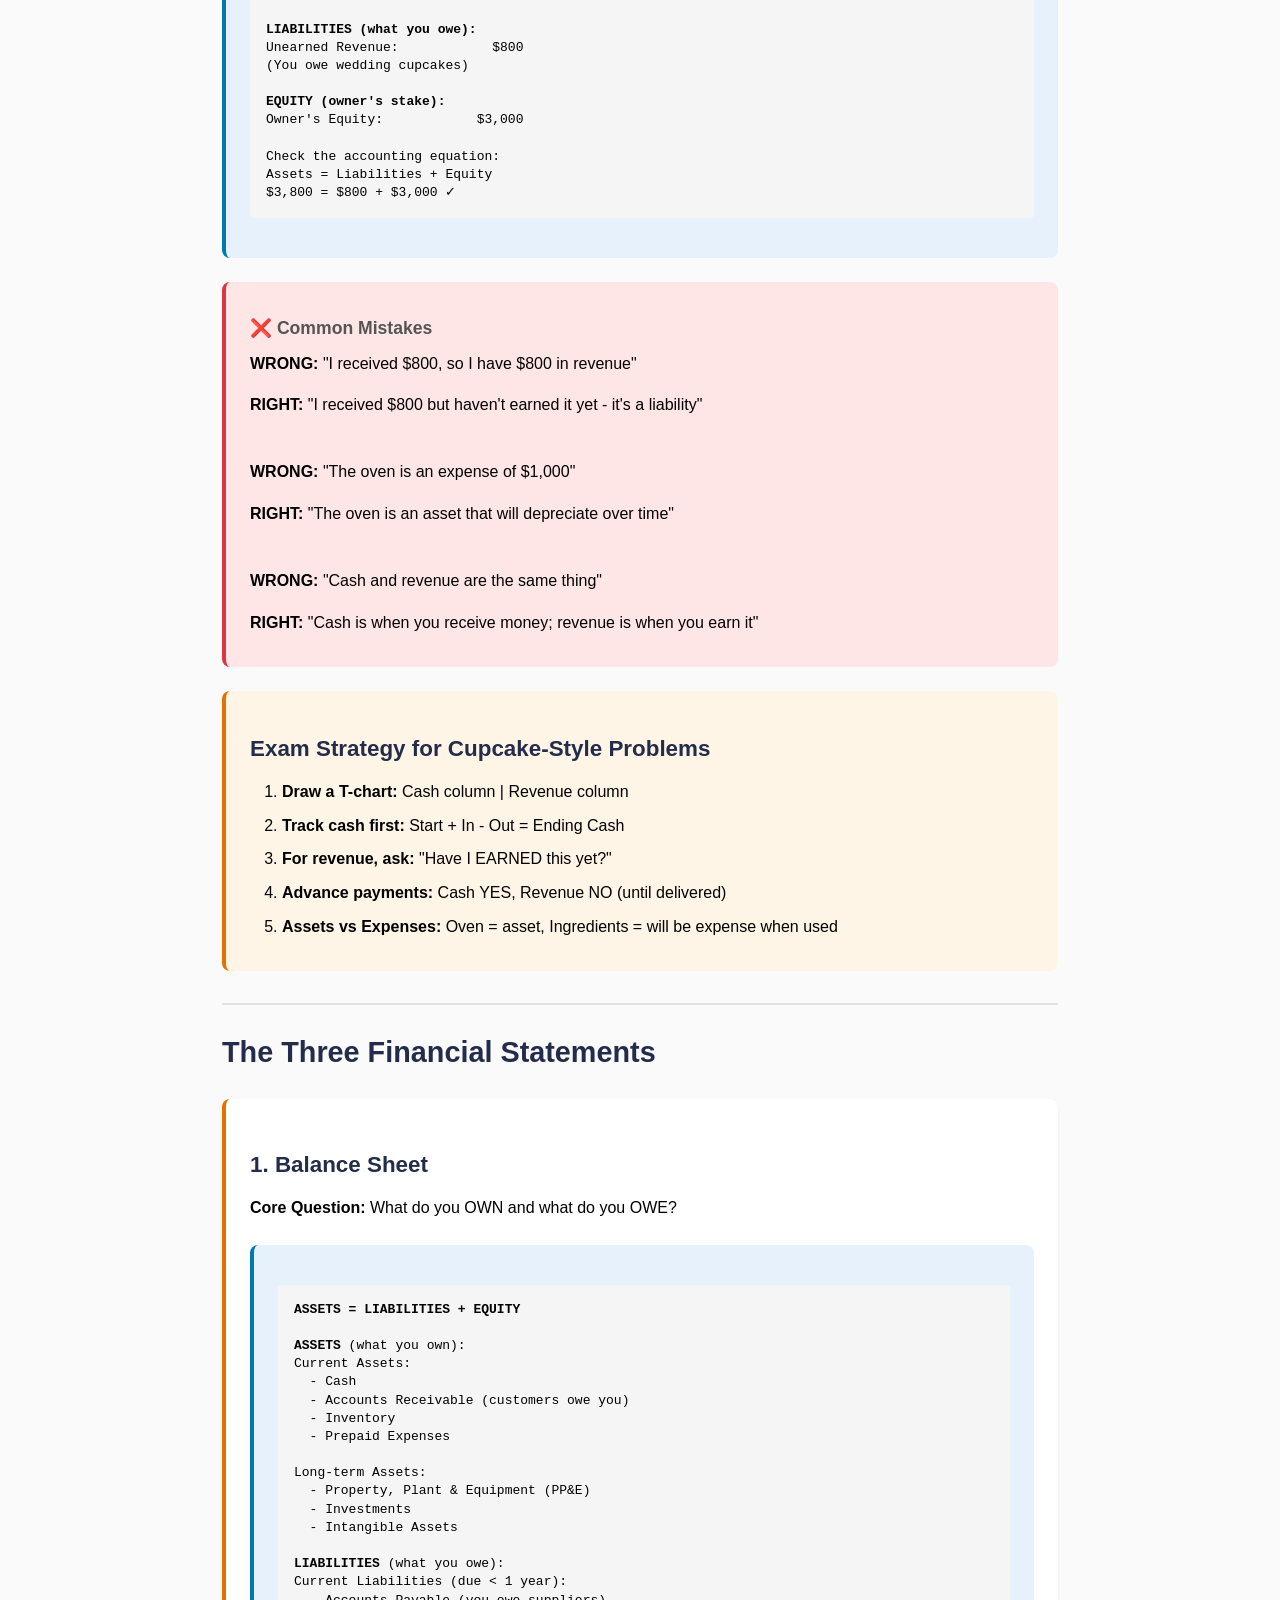
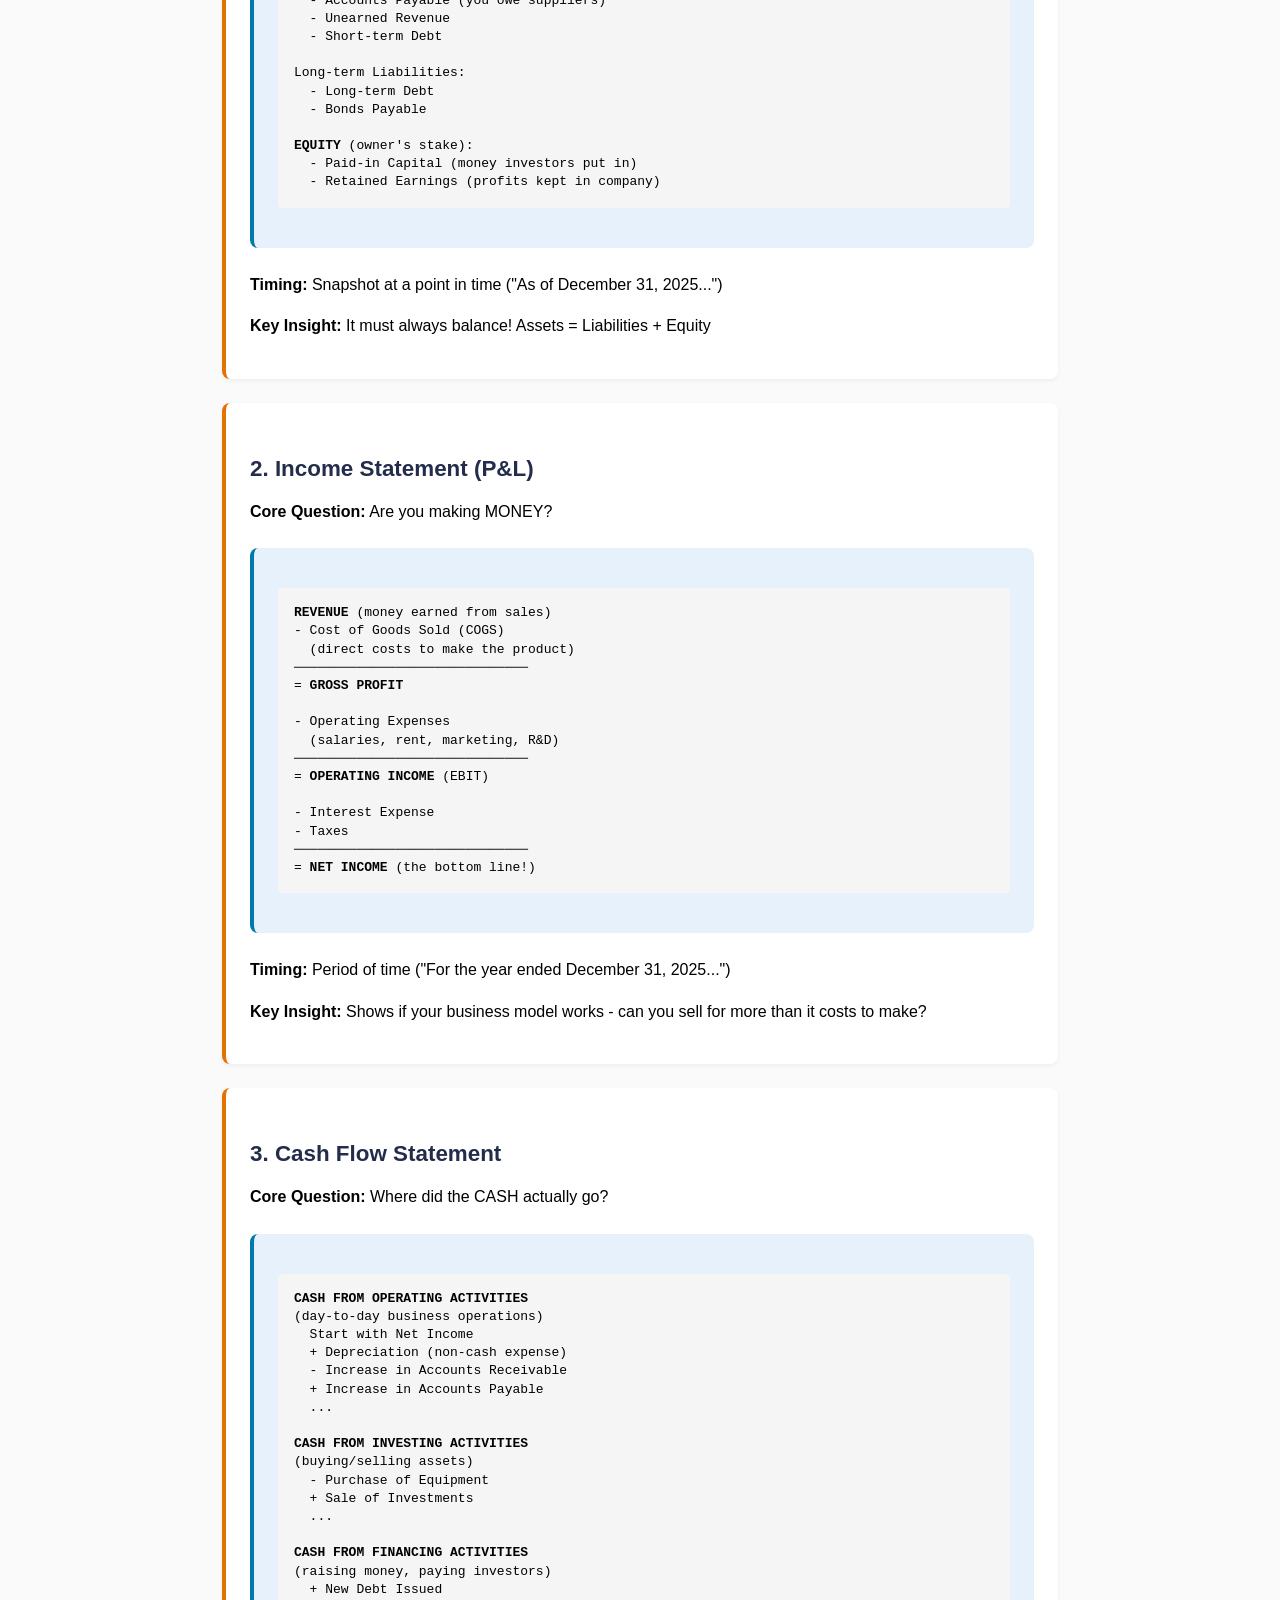
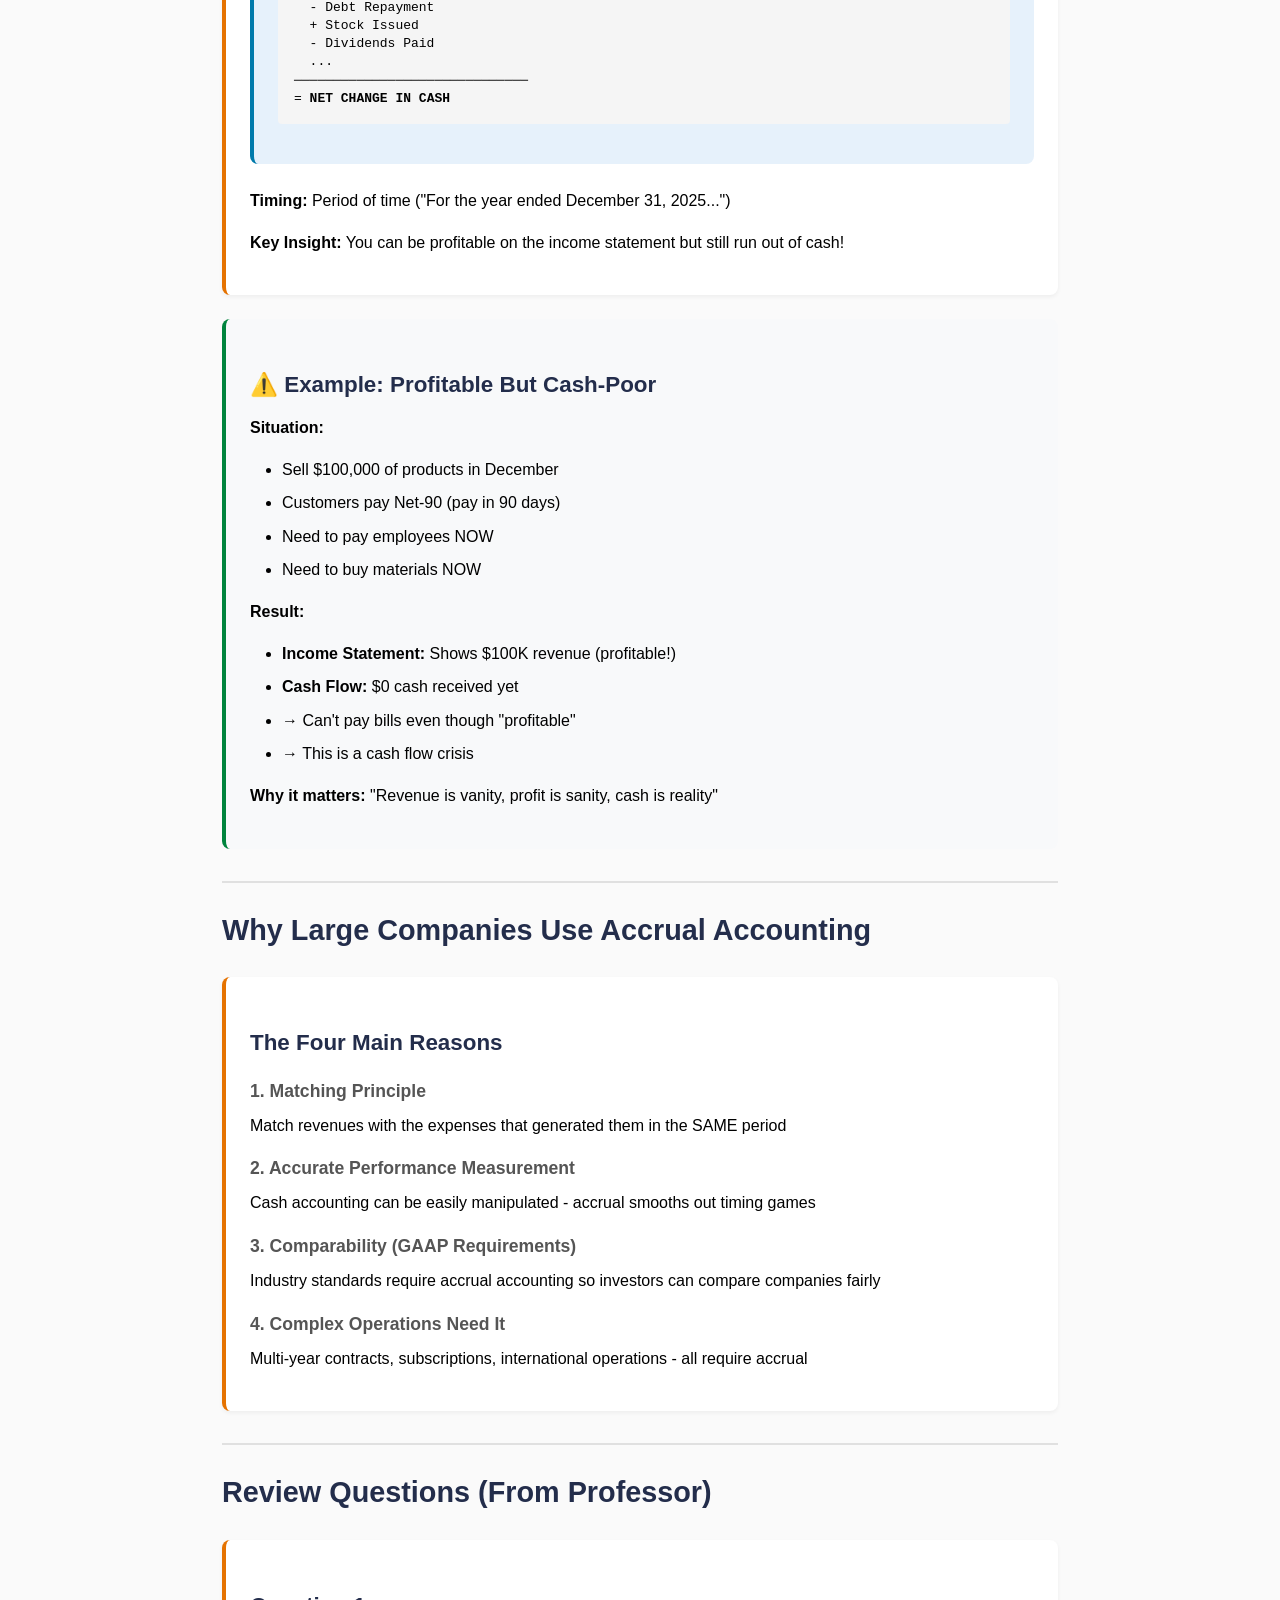
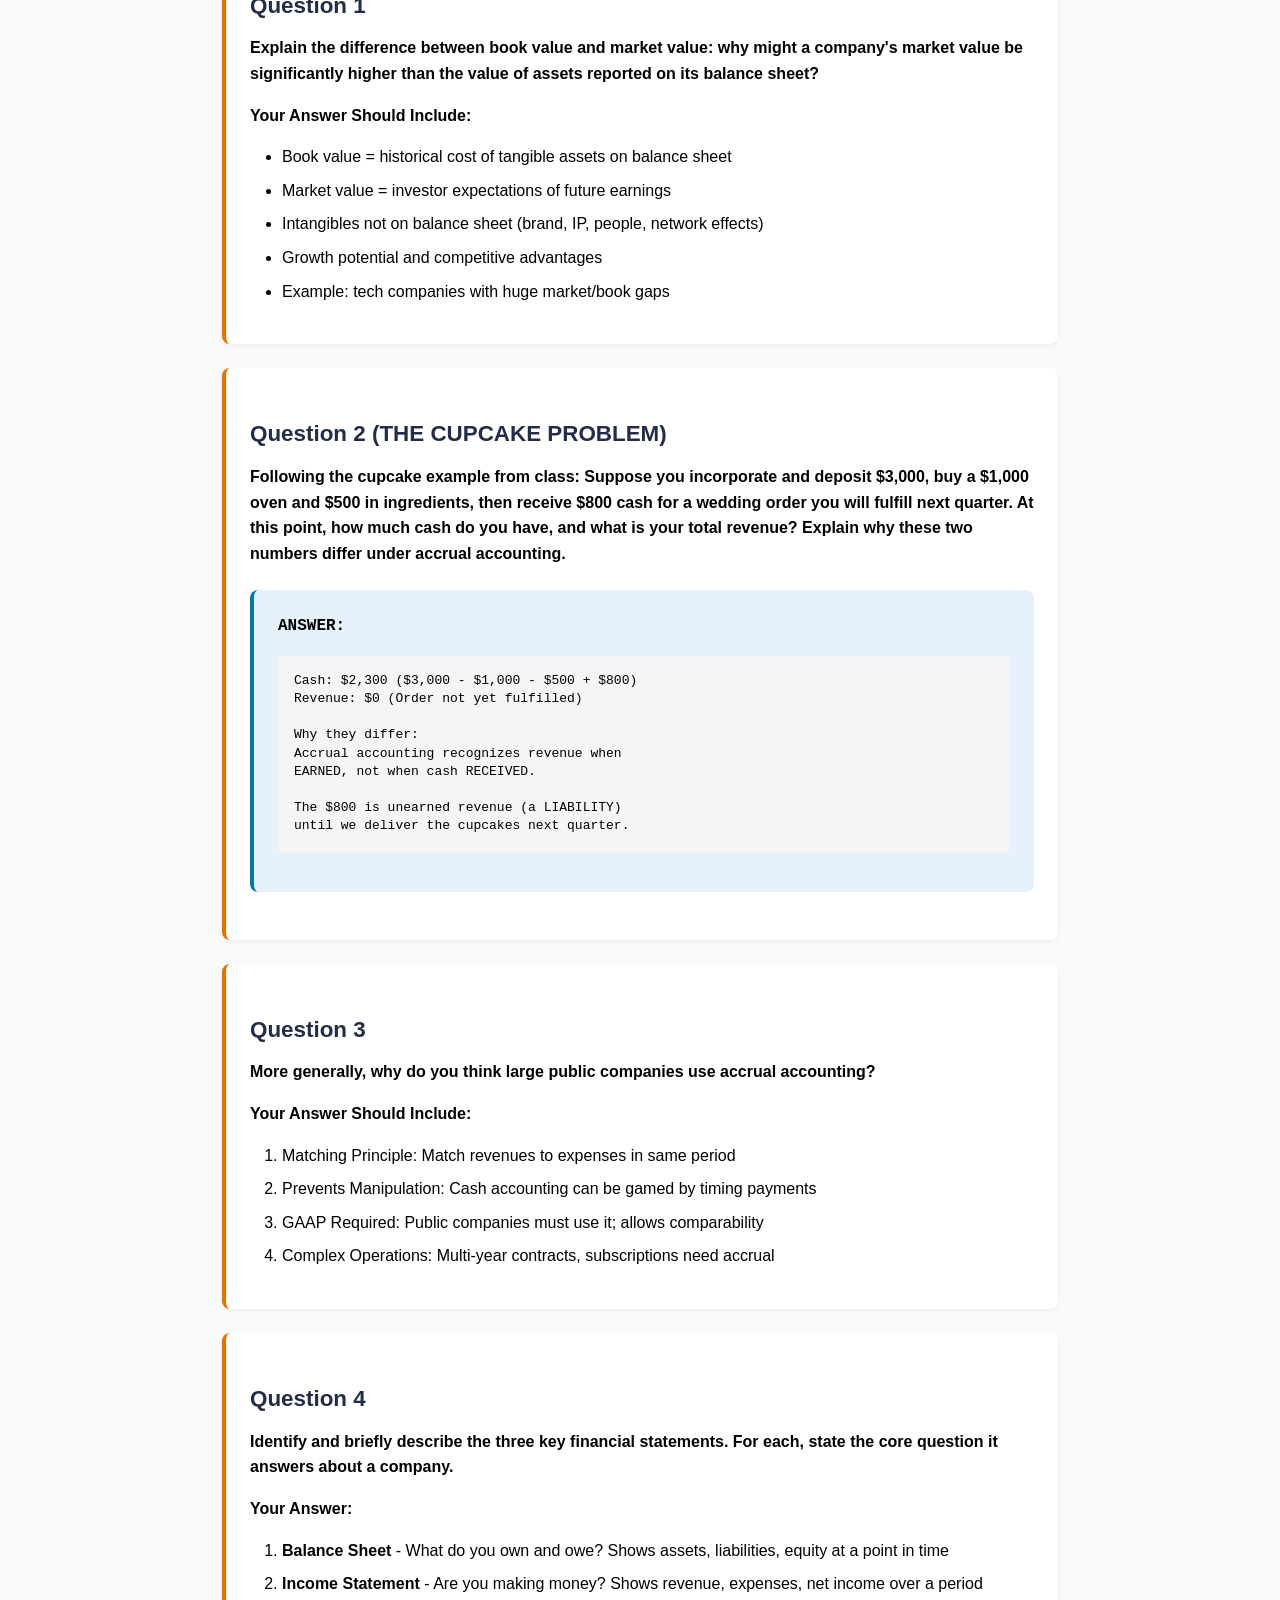
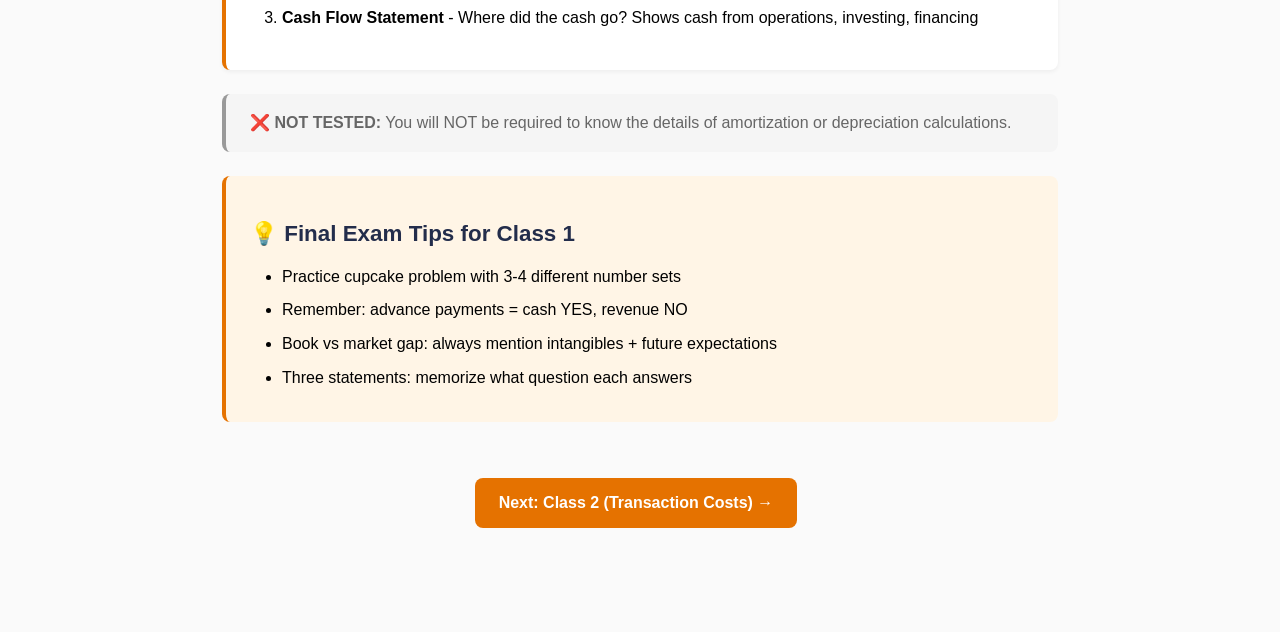
==== commit 0d4c7799: "Update class1.html" ====
--- a/class1.html
+++ b/class1.html
@@ -27,6 +27,27 @@
         <a href="index.html" class="btn btn-secondary">← Back to Home</a>
         
         <h1>Class 1: Financial Statements</h1>
+        <!-- PODCAST PLAYER -->
+<div style="background: linear-gradient(135deg, #592A8A 0%, #7B42BC 100%); padding: 1.5rem; border-radius: 12px; margin: 2rem 0; box-shadow: 0 4px 12px rgba(89, 42, 138, 0.3);">
+    <div style="display: flex; align-items: center; gap: 1rem; margin-bottom: 1rem;">
+        <span style="font-size: 2rem;">🎧</span>
+        <div>
+            <h3 style="color: white; margin: 0; font-size: 1.2rem;">Study Podcast</h3>
+            <p style="color: rgba(255,255,255,0.8); margin: 0; font-size: 0.9rem;">Listen while you study • ~12 min</p>
+        </div>
+    </div>
+    <audio controls style="width: 100%; height: 40px;">
+        <source src="https://drive.google.com/uc?export=download&id=1gFzJrpF_VRwjpzZ8IU78h0iBm5fHb4TP" type="audio/mpeg">
+    </audio>
+    <div style="display: flex; gap: 0.5rem; margin-top: 1rem; flex-wrap: wrap;">
+        <button onclick="this.closest('div').previousElementSibling.playbackRate=0.75" style="background: rgba(255,255,255,0.2); color: white; border: none; padding: 0.5rem 1rem; border-radius: 6px; cursor: pointer;">0.75x</button>
+        <button onclick="this.closest('div').previousElementSibling.playbackRate=1.0" style="background: rgba(255,255,255,0.4); color: white; border: none; padding: 0.5rem 1rem; border-radius: 6px; cursor: pointer;">1x</button>
+        <button onclick="this.closest('div').previousElementSibling.playbackRate=1.25" style="background: rgba(255,255,255,0.2); color: white; border: none; padding: 0.5rem 1rem; border-radius: 6px; cursor: pointer;">1.25x</button>
+        <button onclick="this.closest('div').previousElementSibling.playbackRate=1.5" style="background: rgba(255,255,255,0.2); color: white; border: none; padding: 0.5rem 1rem; border-radius: 6px; cursor: pointer;">1.5x</button>
+        <button onclick="this.closest('div').previousElementSibling.playbackRate=2.0" style="background: rgba(255,255,255,0.2); color: white; border: none; padding: 0.5rem 1rem; border-radius: 6px; cursor: pointer;">2x</button>
+    </div>
+</div>
+<!-- END PODCAST PLAYER -->
         
         <div style="margin: 1rem 0;">
             <span class="badge critical">CRITICAL</span>
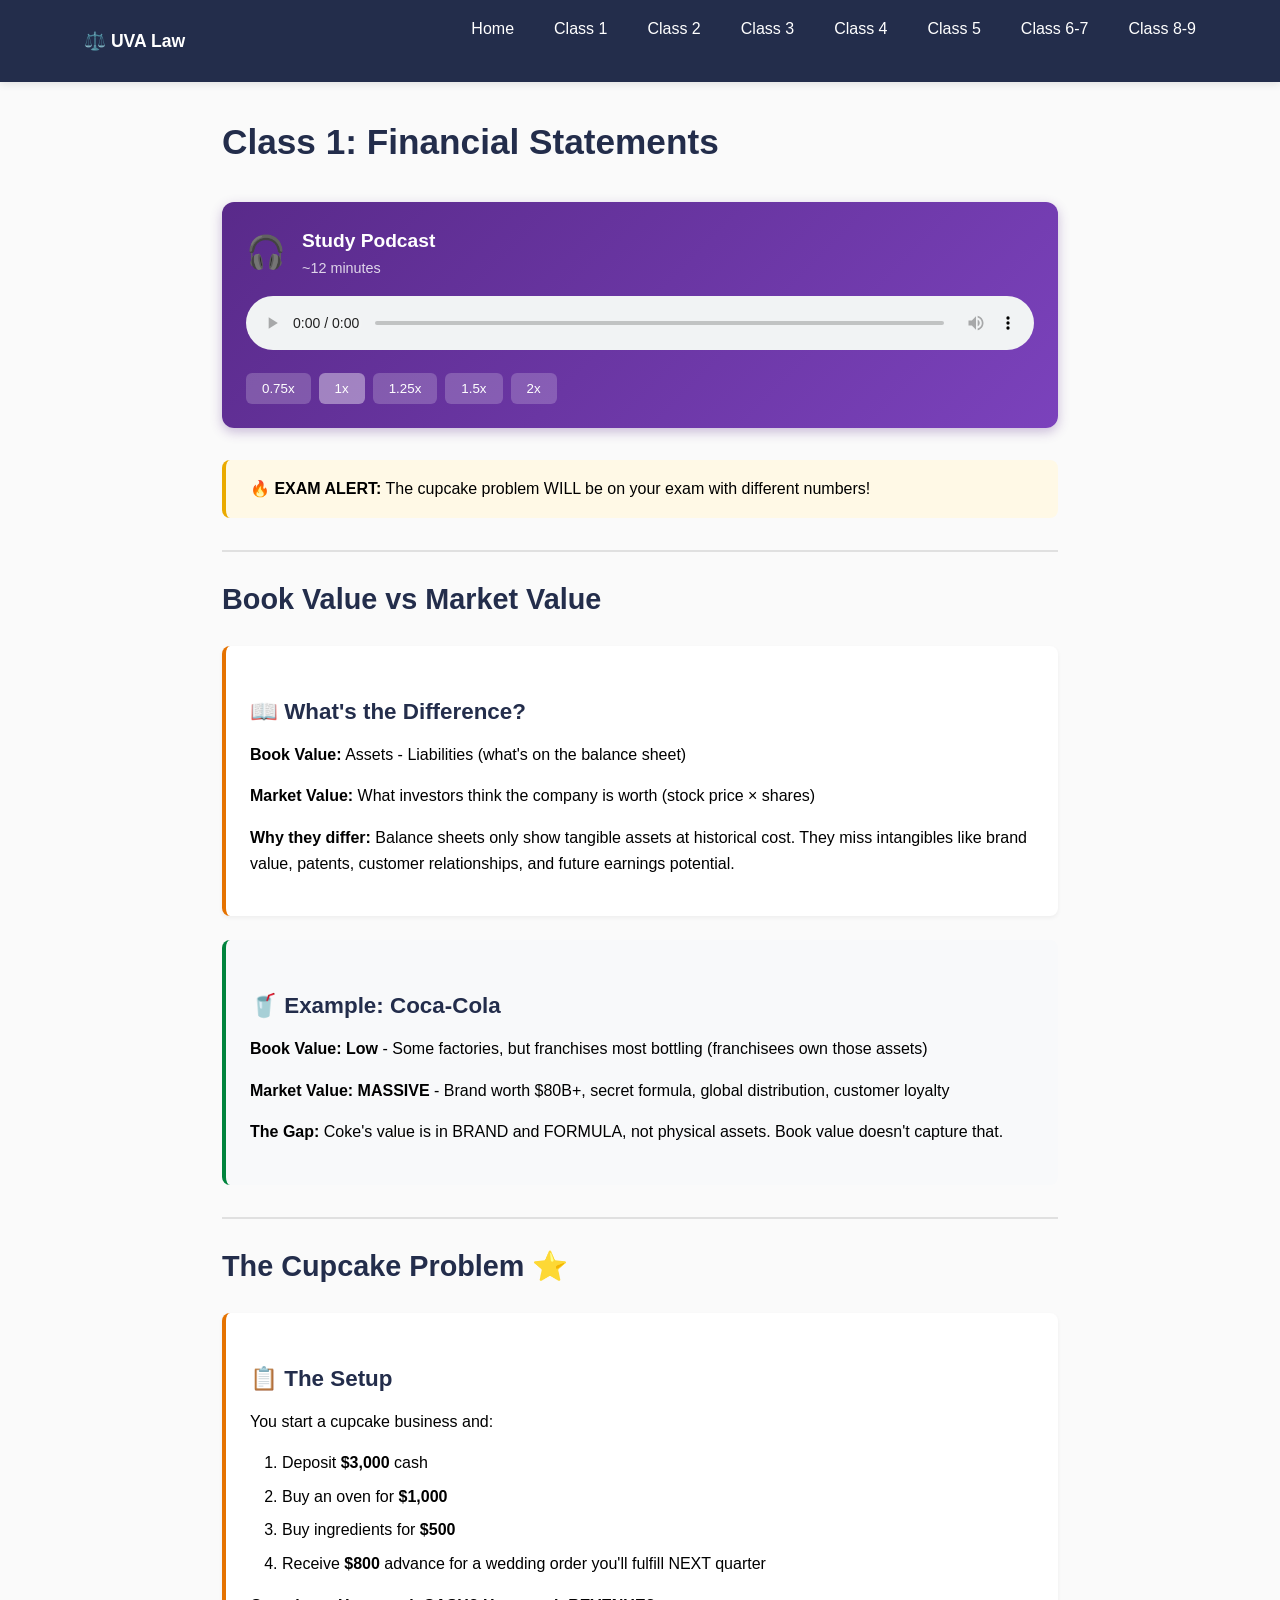
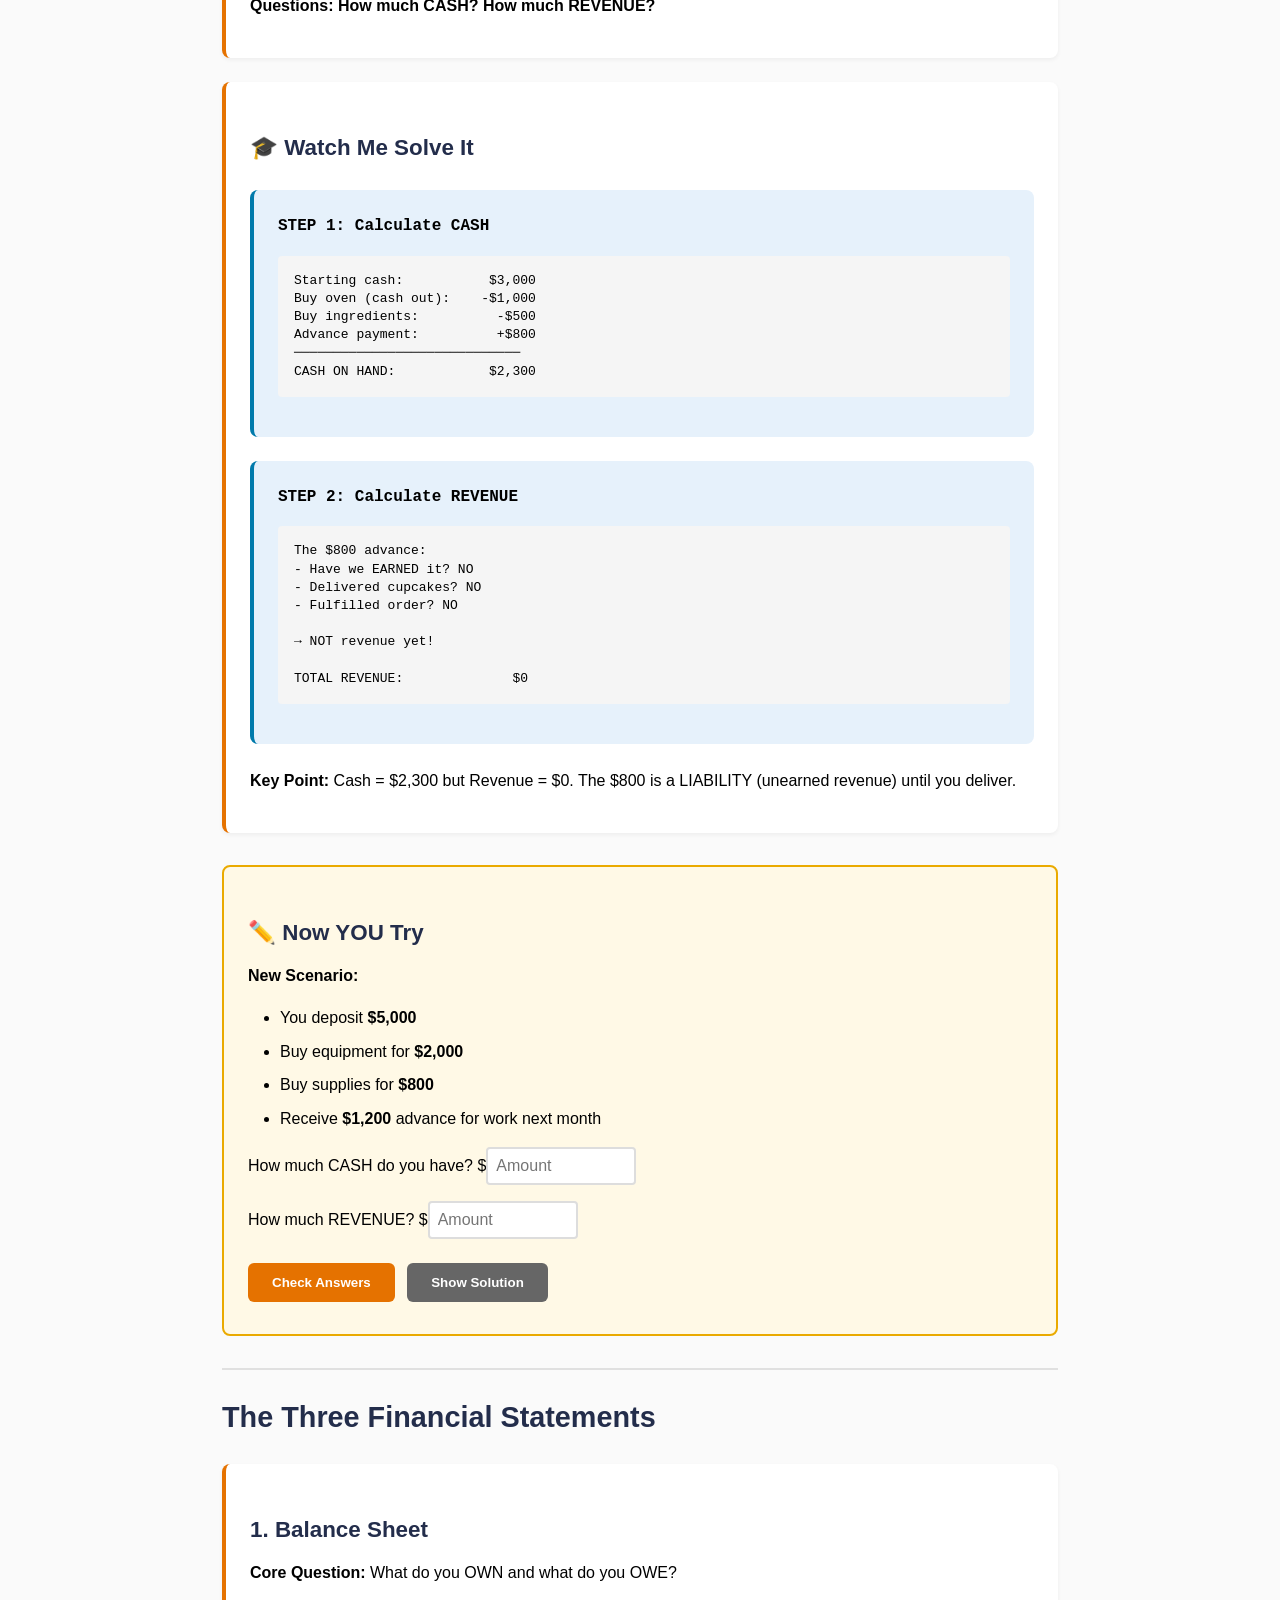
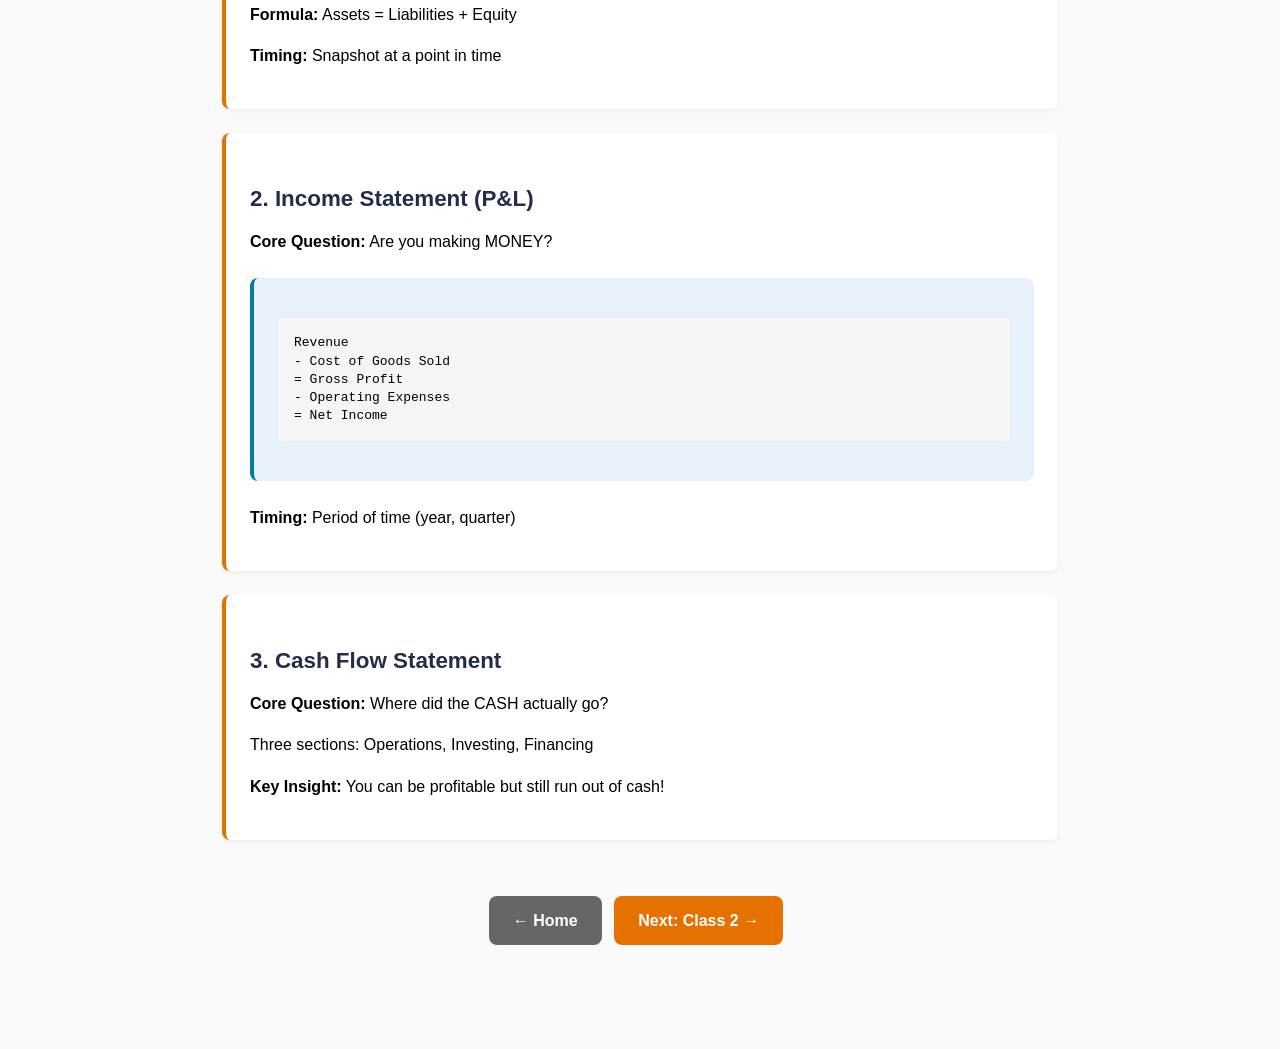
==== commit 4c37e109: "Update class1.html" ====
--- a/class1.html
+++ b/class1.html
@@ -5,6 +5,15 @@
     <meta name="viewport" content="width=device-width, initial-scale=1.0">
     <title>Class 1: Financial Statements - UVA Law</title>
     <link rel="stylesheet" href="styles.css">
+    <style>
+        .hidden { display: none; }
+        .practice-box { background: #FFF9E6; border: 2px solid #EAAA00; padding: 1.5rem; margin: 2rem 0; border-radius: 8px; }
+        .reveal-btn { background: var(--uva-orange); color: white; padding: 0.75rem 1.5rem; border: none; border-radius: 6px; cursor: pointer; font-weight: 600; margin: 0.5rem 0.5rem 0.5rem 0; }
+        .reveal-btn:hover { background: var(--rotunda-orange); }
+        .correct { background: #E6F7EE; border: 2px solid var(--lawn-green); padding: 1rem; border-radius: 6px; margin: 1rem 0; }
+        .incorrect { background: #FFE6E6; border: 2px solid #DC3545; padding: 1rem; border-radius: 6px; margin: 1rem 0; }
+        input[type="number"] { padding: 0.5rem; border: 2px solid #ddd; border-radius: 4px; font-size: 1rem; width: 150px; }
+    </style>
 </head>
 <body>
     <nav>
@@ -24,507 +33,176 @@
     </nav>
 
     <div class="container">
-        <a href="index.html" class="btn btn-secondary">← Back to Home</a>
-        
         <h1>Class 1: Financial Statements</h1>
+
         <!-- PODCAST PLAYER -->
-<div style="background: linear-gradient(135deg, #592A8A 0%, #7B42BC 100%); padding: 1.5rem; border-radius: 12px; margin: 2rem 0; box-shadow: 0 4px 12px rgba(89, 42, 138, 0.3);">
-    <div style="display: flex; align-items: center; gap: 1rem; margin-bottom: 1rem;">
-        <span style="font-size: 2rem;">🎧</span>
-        <div>
-            <h3 style="color: white; margin: 0; font-size: 1.2rem;">Study Podcast</h3>
-            <p style="color: rgba(255,255,255,0.8); margin: 0; font-size: 0.9rem;">Listen while you study • ~12 min</p>
-        </div>
-    </div>
-    <audio controls style="width: 100%; height: 40px;">
-        <source src="https://drive.google.com/uc?export=download&id=1gFzJrpF_VRwjpzZ8IU78h0iBm5fHb4TP" type="audio/mpeg">
-    </audio>
-    <div style="display: flex; gap: 0.5rem; margin-top: 1rem; flex-wrap: wrap;">
-        <button onclick="this.closest('div').previousElementSibling.playbackRate=0.75" style="background: rgba(255,255,255,0.2); color: white; border: none; padding: 0.5rem 1rem; border-radius: 6px; cursor: pointer;">0.75x</button>
-        <button onclick="this.closest('div').previousElementSibling.playbackRate=1.0" style="background: rgba(255,255,255,0.4); color: white; border: none; padding: 0.5rem 1rem; border-radius: 6px; cursor: pointer;">1x</button>
-        <button onclick="this.closest('div').previousElementSibling.playbackRate=1.25" style="background: rgba(255,255,255,0.2); color: white; border: none; padding: 0.5rem 1rem; border-radius: 6px; cursor: pointer;">1.25x</button>
-        <button onclick="this.closest('div').previousElementSibling.playbackRate=1.5" style="background: rgba(255,255,255,0.2); color: white; border: none; padding: 0.5rem 1rem; border-radius: 6px; cursor: pointer;">1.5x</button>
-        <button onclick="this.closest('div').previousElementSibling.playbackRate=2.0" style="background: rgba(255,255,255,0.2); color: white; border: none; padding: 0.5rem 1rem; border-radius: 6px; cursor: pointer;">2x</button>
-    </div>
-</div>
-<!-- END PODCAST PLAYER -->
-        
-        <div style="margin: 1rem 0;">
-            <span class="badge critical">CRITICAL</span>
-            <span class="badge calculation">MUST CALCULATE</span>
-        </div>
-
-        <div class="toc">
-            <strong>Quick Jump:</strong>
-            <a href="#book-value">Book vs Market</a>
-            <a href="#accrual">Accrual Accounting</a>
-            <a href="#cupcake">Cupcake Problem</a>
-            <a href="#statements">3 Statements</a>
-            <a href="#review">Review Questions</a>
+        <div style="background: linear-gradient(135deg, #592A8A 0%, #7B42BC 100%); padding: 1.5rem; border-radius: 12px; margin: 2rem 0; box-shadow: 0 4px 12px rgba(89, 42, 138, 0.3);">
+            <div style="display: flex; align-items: center; gap: 1rem; margin-bottom: 1rem;">
+                <span style="font-size: 2rem;">🎧</span>
+                <div>
+                    <h3 style="color: white; margin: 0; font-size: 1.2rem;">Study Podcast</h3>
+                    <p style="color: rgba(255,255,255,0.8); margin: 0; font-size: 0.9rem;">~12 minutes</p>
+                </div>
+            </div>
+            <audio controls style="width: 100%;">
+                <source src="PASTE_YOUR_GOOGLE_DRIVE_LINK_HERE" type="audio/mpeg">
+            </audio>
+            <div style="display: flex; gap: 0.5rem; margin-top: 1rem; flex-wrap: wrap;">
+                <button onclick="this.closest('div').previousElementSibling.playbackRate=0.75" style="background: rgba(255,255,255,0.2); color: white; border: none; padding: 0.5rem 1rem; border-radius: 6px; cursor: pointer;">0.75x</button>
+                <button onclick="this.closest('div').previousElementSibling.playbackRate=1.0" style="background: rgba(255,255,255,0.4); color: white; border: none; padding: 0.5rem 1rem; border-radius: 6px; cursor: pointer;">1x</button>
+                <button onclick="this.closest('div').previousElementSibling.playbackRate=1.25" style="background: rgba(255,255,255,0.2); color: white; border: none; padding: 0.5rem 1rem; border-radius: 6px; cursor: pointer;">1.25x</button>
+                <button onclick="this.closest('div').previousElementSibling.playbackRate=1.5" style="background: rgba(255,255,255,0.2); color: white; border: none; padding: 0.5rem 1rem; border-radius: 6px; cursor: pointer;">1.5x</button>
+                <button onclick="this.closest('div').previousElementSibling.playbackRate=2.0" style="background: rgba(255,255,255,0.2); color: white; border: none; padding: 0.5rem 1rem; border-radius: 6px; cursor: pointer;">2x</button>
+            </div>
         </div>
 
         <div class="alert alert-warning">
-            <strong>⚠️ CRITICAL:</strong> The cupcake problem WILL be on the exam with different numbers. Master this calculation!
-        </div>
-
-        <h2 id="book-value">Book Value vs Market Value</h2>
-
-        <div class="concept-box">
-            <h3>The Core Concepts</h3>
-            <p><strong>Book Value</strong> = Assets - Liabilities (what's on the balance sheet)</p>
-            <p><strong>Market Value</strong> = What investors think the company is worth (stock price × shares)</p>
-        </div>
-
-        <div class="concept-box">
-            <h3>What Book Value Captures</h3>
-            <ul>
-                <li><strong>Physical/tangible assets:</strong> Buildings, equipment, inventory, cash</li>
-                <li><strong>Historical cost:</strong> What you paid for it, not what it's worth now</li>
-                <li><strong>Depreciated value:</strong> Assets lose value over time on books</li>
-            </ul>
-
-            <p><strong>Example:</strong> You buy an oven for $1,000. After one year, it's worth $800 on the balance sheet (depreciation), even if you could still sell it for $900.</p>
-        </div>
-
-        <div class="concept-box">
-            <h3>What Market Value Includes (But Book Value Doesn't)</h3>
-
-            <h4>1. Intangible Assets NOT on Balance Sheet:</h4>
-            <ul>
-                <li><strong>Brand value:</strong> Coca-Cola's brand worth $80+ billion, not on books</li>
-                <li><strong>Patents & IP:</strong> Internally developed (vs purchased) IP often not valued</li>
-                <li><strong>Customer relationships:</strong> Loyal customer base has value</li>
-                <li><strong>Employee talent:</strong> Great team creates value</li>
-                <li><strong>Network effects:</strong> Facebook's value is users connecting</li>
-                <li><strong>Data:</strong> Google's search data, Amazon's customer data</li>
-            </ul>
-
-            <h4>2. Future Earnings Expectations:</h4>
-            <ul>
-                <li><strong>Growth potential:</strong> Expected future revenues</li>
-                <li><strong>Market position:</strong> Competitive advantages</li>
-                <li><strong>Moats:</strong> Things that protect against competition</li>
-            </ul>
+            <strong>🔥 EXAM ALERT:</strong> The cupcake problem WILL be on your exam with different numbers!
+        </div>
+
+        <!-- CONCEPT: BOOK VS MARKET VALUE -->
+        <h2>Book Value vs Market Value</h2>
+
+        <div class="concept-box">
+            <h3>📖 What's the Difference?</h3>
+            <p><strong>Book Value:</strong> Assets - Liabilities (what's on the balance sheet)</p>
+            <p><strong>Market Value:</strong> What investors think the company is worth (stock price × shares)</p>
+            
+            <p><strong>Why they differ:</strong> Balance sheets only show tangible assets at historical cost. They miss intangibles like brand value, patents, customer relationships, and future earnings potential.</p>
         </div>
 
         <div class="example-box">
             <h3>🥤 Example: Coca-Cola</h3>
-            
-            <p><strong>Book Value: Relatively Low</strong></p>
-            <ul>
-                <li>Owns some factories and equipment</li>
-                <li>But franchises most bottling (bottlers own those assets)</li>
-                <li>Keeps balance sheet lean - outsources capital-intensive work</li>
-            </ul>
-
-            <p><strong>Market Value: MASSIVE</strong></p>
-            <ul>
-                <li>Brand worth estimated $80+ billion</li>
-                <li>Secret formula (intangible)</li>
-                <li>Global distribution network</li>
-                <li>Customer loyalty</li>
-                <li>Future profits from selling syrup</li>
-            </ul>
-
-            <p><strong>Why?</strong> Coke's value is in the BRAND and FORMULA, not in physical assets. Book value doesn't capture that.</p>
-        </div>
-
-        <div class="alert alert-exam">
-            <h4>💡 Exam Application</h4>
-            <p><strong>Question:</strong> "Why might a tech startup have $500K in book value but a $50M market value?"</p>
-            
-            <p><strong>Your Answer:</strong></p>
-            <p>Book value only shows tangible assets (equipment, cash). Market value includes:</p>
+            <p><strong>Book Value: Low</strong> - Some factories, but franchises most bottling (franchisees own those assets)</p>
+            <p><strong>Market Value: MASSIVE</strong> - Brand worth $80B+, secret formula, global distribution, customer loyalty</p>
+            <p><strong>The Gap:</strong> Coke's value is in BRAND and FORMULA, not physical assets. Book value doesn't capture that.</p>
+        </div>
+
+        <!-- THE CUPCAKE PROBLEM -->
+        <h2>The Cupcake Problem ⭐</h2>
+
+        <div class="concept-box">
+            <h3>📋 The Setup</h3>
+            <p>You start a cupcake business and:</p>
             <ol>
-                <li>Intellectual property and proprietary technology</li>
-                <li>Engineering team expertise</li>
-                <li>User base and growth metrics</li>
-                <li>Future revenue expectations</li>
-                <li>Competitive position in the market</li>
-            </ol>
-        </div>
-
-        <h2 id="accrual">Accrual vs Cash Accounting</h2>
-
-        <div class="concept-box">
-            <h3>The Fundamental Difference</h3>
-
-            <p><strong>Cash Accounting:</strong> Record when money actually moves</p>
-            <ul>
-                <li>Got cash? → Record revenue</li>
-                <li>Paid cash? → Record expense</li>
-                <li>Simple! But misleading for most businesses...</li>
-            </ul>
-
-            <p><strong>Accrual Accounting:</strong> Record when earned/incurred (regardless of cash timing)</p>
-            <ul>
-                <li>Earned revenue? → Record it (even if customer hasn't paid yet)</li>
-                <li>Incurred expense? → Record it (even if you haven't paid yet)</li>
-                <li>More complex BUT more accurate picture of business performance</li>
-            </ul>
-        </div>
-
-        <div class="example-box">
-            <h3>📰 Example: Magazine Subscription</h3>
-            
-            <p><strong>Situation:</strong> Customer pays $120 for 12-month subscription in January</p>
-
-            <div class="calculation-box">
-                <strong>CASH ACCOUNTING</strong>
-                <pre>January:   $120 revenue (looks amazing!)
-February:  $0 revenue (looks dead!)
-March:     $0 revenue
-...
-December:  $0 revenue
-
-→ Terrible picture of the business</pre>
-            </div>
-
-            <div class="calculation-box">
-                <strong>ACCRUAL ACCOUNTING</strong>
-                <pre>January:   $10 revenue (1 month earned)
-February:  $10 revenue (1 month earned)
-March:     $10 revenue
-...
-December:  $10 revenue
-
-→ Accurate picture: steady $10/month business</pre>
-            </div>
-
-            <p><strong>The Principle:</strong> Match revenues to the period when the service is delivered, not when cash is received.</p>
-        </div>
-
-        <h2 id="cupcake">THE CUPCAKE PROBLEM ⭐</h2>
-
-        <div class="alert alert-warning">
-            <strong>🔥 THIS EXACT CALCULATION WILL BE ON THE EXAM WITH DIFFERENT NUMBERS</strong>
-        </div>
-
-        <div class="concept-box">
-            <h3>The Scenario</h3>
-            <p>You start a cupcake business and take these actions:</p>
-            <ol>
-                <li>Incorporate and deposit <strong>$3,000</strong> cash into the business</li>
+                <li>Deposit <strong>$3,000</strong> cash</li>
                 <li>Buy an oven for <strong>$1,000</strong></li>
                 <li>Buy ingredients for <strong>$500</strong></li>
-                <li>Receive <strong>$800</strong> advance payment for a wedding order you will fulfill NEXT quarter</li>
+                <li>Receive <strong>$800</strong> advance for a wedding order you'll fulfill NEXT quarter</li>
             </ol>
-
-            <p><strong>Questions:</strong></p>
-            <ol>
-                <li>How much CASH do you have right now?</li>
-                <li>What is your total REVENUE?</li>
-                <li>Why do these numbers differ under accrual accounting?</li>
-            </ol>
-        </div>
-
-        <div class="calculation-box">
-            <h3>STEP 1: Calculate CASH</h3>
-            <pre>Starting cash:             $3,000
-Buy oven (cash out):      -$1,000
-Buy ingredients (cash out): -$500
-Receive advance (cash in):  +$800
-──────────────────────────────────
-CASH ON HAND:              $2,300</pre>
-        </div>
-
-        <div class="calculation-box">
-            <h3>STEP 2: Calculate REVENUE</h3>
-            <pre>Under Accrual Accounting:
-
-The $800 advance payment:
-- Have we EARNED it yet? NO
-- Have we delivered cupcakes? NO
-- Have we fulfilled the order? NO
+            <p><strong>Questions: How much CASH? How much REVENUE?</strong></p>
+        </div>
+
+        <div class="concept-box">
+            <h3>🎓 Watch Me Solve It</h3>
+            <div class="calculation-box">
+                <strong>STEP 1: Calculate CASH</strong>
+                <pre>Starting cash:           $3,000
+Buy oven (cash out):    -$1,000
+Buy ingredients:          -$500
+Advance payment:          +$800
+─────────────────────────────
+CASH ON HAND:            $2,300</pre>
+            </div>
+
+            <div class="calculation-box">
+                <strong>STEP 2: Calculate REVENUE</strong>
+                <pre>The $800 advance:
+- Have we EARNED it? NO
+- Delivered cupcakes? NO
+- Fulfilled order? NO
 
 → NOT revenue yet!
 
-TOTAL REVENUE:             $0</pre>
-        </div>
-
-        <div class="concept-box">
-            <h3>Why Cash ≠ Revenue</h3>
-
-            <p><strong>Cash = $2,300</strong> (physical dollars in the bank)</p>
-            <p><strong>Revenue = $0</strong> (what you've actually earned)</p>
-
-            <h4>Key Understanding:</h4>
+TOTAL REVENUE:              $0</pre>
+            </div>
+
+            <p><strong>Key Point:</strong> Cash = $2,300 but Revenue = $0. The $800 is a LIABILITY (unearned revenue) until you deliver.</p>
+        </div>
+
+        <div class="practice-box">
+            <h3>✏️ Now YOU Try</h3>
+            <p><strong>New Scenario:</strong></p>
             <ul>
-                <li>The $800 is a <strong>LIABILITY</strong>, not revenue</li>
-                <li>You OWE the customer cupcakes</li>
-                <li>Until you deliver, you haven't earned that money</li>
-                <li>It's called "Unearned Revenue" or "Deferred Revenue"</li>
+                <li>You deposit <strong>$5,000</strong></li>
+                <li>Buy equipment for <strong>$2,000</strong></li>
+                <li>Buy supplies for <strong>$800</strong></li>
+                <li>Receive <strong>$1,200</strong> advance for work next month</li>
             </ul>
 
-            <h4>What Happens Next Quarter (When You Deliver):</h4>
-            <ul>
-                <li><strong>Revenue increases by $800</strong> (you earned it!)</li>
-                <li><strong>Cash stays at $2,300</strong> (you already got paid)</li>
-                <li>The liability disappears (you fulfilled your obligation)</li>
-            </ul>
-        </div>
-
-        <div class="calculation-box">
-            <h3>STEP 3: The Balance Sheet Right Now</h3>
-            <pre><strong>ASSETS (what you own):</strong>
-Cash:                      $2,300
-Oven:                      $1,000
-Ingredients:                 $500
-────────────────────────────────
-Total Assets:              $3,800
-
-<strong>LIABILITIES (what you owe):</strong>
-Unearned Revenue:            $800
-(You owe wedding cupcakes)
-
-<strong>EQUITY (owner's stake):</strong>
-Owner's Equity:            $3,000
-
-Check the accounting equation:
-Assets = Liabilities + Equity
-$3,800 = $800 + $3,000 ✓</pre>
-        </div>
-
-        <div class="mistake-box">
-            <h4>❌ Common Mistakes</h4>
+            <p>How much CASH do you have? $<input type="number" id="cash1" placeholder="Amount"></p>
+            <p>How much REVENUE? $<input type="number" id="revenue1" placeholder="Amount"></p>
+            <button class="reveal-btn" onclick="checkCupcake()">Check Answers</button>
             
-            <p><strong>WRONG:</strong> "I received $800, so I have $800 in revenue"</p>
-            <p><strong>RIGHT:</strong> "I received $800 but haven't earned it yet - it's a liability"</p>
-            <br>
-            <p><strong>WRONG:</strong> "The oven is an expense of $1,000"</p>
-            <p><strong>RIGHT:</strong> "The oven is an asset that will depreciate over time"</p>
-            <br>
-            <p><strong>WRONG:</strong> "Cash and revenue are the same thing"</p>
-            <p><strong>RIGHT:</strong> "Cash is when you receive money; revenue is when you earn it"</p>
-        </div>
-
-        <div class="alert alert-exam">
-            <h3>Exam Strategy for Cupcake-Style Problems</h3>
-            <ol>
-                <li><strong>Draw a T-chart:</strong> Cash column | Revenue column</li>
-                <li><strong>Track cash first:</strong> Start + In - Out = Ending Cash</li>
-                <li><strong>For revenue, ask:</strong> "Have I EARNED this yet?"</li>
-                <li><strong>Advance payments:</strong> Cash YES, Revenue NO (until delivered)</li>
-                <li><strong>Assets vs Expenses:</strong> Oven = asset, Ingredients = will be expense when used</li>
-            </ol>
-        </div>
-
-        <h2 id="statements">The Three Financial Statements</h2>
+            <div id="feedback1" class="hidden"></div>
+
+            <button class="reveal-btn" onclick="showSolution1()" style="background: #666;">Show Solution</button>
+            <div id="solution1" class="hidden">
+                <div class="calculation-box">
+                    <pre>CASH: $5,000 - $2,000 - $800 + $1,200 = $3,400
+REVENUE: $0 (advance not yet earned)</pre>
+                </div>
+            </div>
+        </div>
+
+        <!-- THE THREE STATEMENTS -->
+        <h2>The Three Financial Statements</h2>
 
         <div class="concept-box">
             <h3>1. Balance Sheet</h3>
             <p><strong>Core Question:</strong> What do you OWN and what do you OWE?</p>
-
-            <div class="calculation-box">
-                <pre><strong>ASSETS = LIABILITIES + EQUITY</strong>
-
-<strong>ASSETS</strong> (what you own):
-Current Assets:
-  - Cash
-  - Accounts Receivable (customers owe you)
-  - Inventory
-  - Prepaid Expenses
-
-Long-term Assets:
-  - Property, Plant & Equipment (PP&E)
-  - Investments
-  - Intangible Assets
-
-<strong>LIABILITIES</strong> (what you owe):
-Current Liabilities (due < 1 year):
-  - Accounts Payable (you owe suppliers)
-  - Unearned Revenue
-  - Short-term Debt
-
-Long-term Liabilities:
-  - Long-term Debt
-  - Bonds Payable
-
-<strong>EQUITY</strong> (owner's stake):
-  - Paid-in Capital (money investors put in)
-  - Retained Earnings (profits kept in company)</pre>
-            </div>
-
-            <p><strong>Timing:</strong> Snapshot at a point in time ("As of December 31, 2025...")</p>
-            <p><strong>Key Insight:</strong> It must always balance! Assets = Liabilities + Equity</p>
+            <p><strong>Formula:</strong> Assets = Liabilities + Equity</p>
+            <p><strong>Timing:</strong> Snapshot at a point in time</p>
         </div>
 
         <div class="concept-box">
             <h3>2. Income Statement (P&L)</h3>
             <p><strong>Core Question:</strong> Are you making MONEY?</p>
-
             <div class="calculation-box">
-                <pre><strong>REVENUE</strong> (money earned from sales)
-- Cost of Goods Sold (COGS)
-  (direct costs to make the product)
-──────────────────────────────
-= <strong>GROSS PROFIT</strong>
-
+                <pre>Revenue
+- Cost of Goods Sold
+= Gross Profit
 - Operating Expenses
-  (salaries, rent, marketing, R&D)
-──────────────────────────────
-= <strong>OPERATING INCOME</strong> (EBIT)
-
-- Interest Expense
-- Taxes
-──────────────────────────────
-= <strong>NET INCOME</strong> (the bottom line!)</pre>
-            </div>
-
-            <p><strong>Timing:</strong> Period of time ("For the year ended December 31, 2025...")</p>
-            <p><strong>Key Insight:</strong> Shows if your business model works - can you sell for more than it costs to make?</p>
+= Net Income</pre>
+            </div>
+            <p><strong>Timing:</strong> Period of time (year, quarter)</p>
         </div>
 
         <div class="concept-box">
             <h3>3. Cash Flow Statement</h3>
             <p><strong>Core Question:</strong> Where did the CASH actually go?</p>
-
-            <div class="calculation-box">
-                <pre><strong>CASH FROM OPERATING ACTIVITIES</strong>
-(day-to-day business operations)
-  Start with Net Income
-  + Depreciation (non-cash expense)
-  - Increase in Accounts Receivable
-  + Increase in Accounts Payable
-  ...
-
-<strong>CASH FROM INVESTING ACTIVITIES</strong>
-(buying/selling assets)
-  - Purchase of Equipment
-  + Sale of Investments
-  ...
-
-<strong>CASH FROM FINANCING ACTIVITIES</strong>
-(raising money, paying investors)
-  + New Debt Issued
-  - Debt Repayment
-  + Stock Issued
-  - Dividends Paid
-  ...
-──────────────────────────────
-= <strong>NET CHANGE IN CASH</strong></pre>
-            </div>
-
-            <p><strong>Timing:</strong> Period of time ("For the year ended December 31, 2025...")</p>
-            <p><strong>Key Insight:</strong> You can be profitable on the income statement but still run out of cash!</p>
-        </div>
-
-        <div class="example-box">
-            <h3>⚠️ Example: Profitable But Cash-Poor</h3>
+            <p>Three sections: Operations, Investing, Financing</p>
+            <p><strong>Key Insight:</strong> You can be profitable but still run out of cash!</p>
+        </div>
+
+        <div style="margin: 3rem 0; text-align: center;">
+            <a href="index.html" class="btn btn-secondary">← Home</a>
+            <a href="class2.html" class="btn">Next: Class 2 →</a>
+        </div>
+    </div>
+
+    <script>
+        function checkCupcake() {
+            const cash = parseFloat(document.getElementById('cash1').value);
+            const revenue = parseFloat(document.getElementById('revenue1').value);
+            const feedback = document.getElementById('feedback1');
+            feedback.classList.remove('hidden');
             
-            <p><strong>Situation:</strong></p>
-            <ul>
-                <li>Sell $100,000 of products in December</li>
-                <li>Customers pay Net-90 (pay in 90 days)</li>
-                <li>Need to pay employees NOW</li>
-                <li>Need to buy materials NOW</li>
-            </ul>
-
-            <p><strong>Result:</strong></p>
-            <ul>
-                <li><strong>Income Statement:</strong> Shows $100K revenue (profitable!)</li>
-                <li><strong>Cash Flow:</strong> $0 cash received yet</li>
-                <li>→ Can't pay bills even though "profitable"</li>
-                <li>→ This is a cash flow crisis</li>
-            </ul>
-
-            <p><strong>Why it matters:</strong> "Revenue is vanity, profit is sanity, cash is reality"</p>
-        </div>
-
-        <h2>Why Large Companies Use Accrual Accounting</h2>
-
-        <div class="concept-box">
-            <h3>The Four Main Reasons</h3>
-
-            <h4>1. Matching Principle</h4>
-            <p>Match revenues with the expenses that generated them in the SAME period</p>
-
-            <h4>2. Accurate Performance Measurement</h4>
-            <p>Cash accounting can be easily manipulated - accrual smooths out timing games</p>
-
-            <h4>3. Comparability (GAAP Requirements)</h4>
-            <p>Industry standards require accrual accounting so investors can compare companies fairly</p>
-
-            <h4>4. Complex Operations Need It</h4>
-            <p>Multi-year contracts, subscriptions, international operations - all require accrual</p>
-        </div>
-
-        <h2 id="review">Review Questions (From Professor)</h2>
-
-        <div class="concept-box">
-            <h3>Question 1</h3>
-            <p><strong>Explain the difference between book value and market value: why might a company's market value be significantly higher than the value of assets reported on its balance sheet?</strong></p>
-            
-            <p><strong>Your Answer Should Include:</strong></p>
-            <ul>
-                <li>Book value = historical cost of tangible assets on balance sheet</li>
-                <li>Market value = investor expectations of future earnings</li>
-                <li>Intangibles not on balance sheet (brand, IP, people, network effects)</li>
-                <li>Growth potential and competitive advantages</li>
-                <li>Example: tech companies with huge market/book gaps</li>
-            </ul>
-        </div>
-
-        <div class="concept-box">
-            <h3>Question 2 (THE CUPCAKE PROBLEM)</h3>
-            <p><strong>Following the cupcake example from class: Suppose you incorporate and deposit $3,000, buy a $1,000 oven and $500 in ingredients, then receive $800 cash for a wedding order you will fulfill next quarter. At this point, how much cash do you have, and what is your total revenue? Explain why these two numbers differ under accrual accounting.</strong></p>
-            
-            <div class="calculation-box">
-                <strong>ANSWER:</strong>
-                <pre>Cash: $2,300 ($3,000 - $1,000 - $500 + $800)
-Revenue: $0 (Order not yet fulfilled)
-
-Why they differ:
-Accrual accounting recognizes revenue when 
-EARNED, not when cash RECEIVED.
-
-The $800 is unearned revenue (a LIABILITY)
-until we deliver the cupcakes next quarter.</pre>
-            </div>
-        </div>
-
-        <div class="concept-box">
-            <h3>Question 3</h3>
-            <p><strong>More generally, why do you think large public companies use accrual accounting?</strong></p>
-            
-            <p><strong>Your Answer Should Include:</strong></p>
-            <ol>
-                <li>Matching Principle: Match revenues to expenses in same period</li>
-                <li>Prevents Manipulation: Cash accounting can be gamed by timing payments</li>
-                <li>GAAP Required: Public companies must use it; allows comparability</li>
-                <li>Complex Operations: Multi-year contracts, subscriptions need accrual</li>
-            </ol>
-        </div>
-
-        <div class="concept-box">
-            <h3>Question 4</h3>
-            <p><strong>Identify and briefly describe the three key financial statements. For each, state the core question it answers about a company.</strong></p>
-            
-            <p><strong>Your Answer:</strong></p>
-            <ol>
-                <li><strong>Balance Sheet</strong> - What do you own and owe? Shows assets, liabilities, equity at a point in time</li>
-                <li><strong>Income Statement</strong> - Are you making money? Shows revenue, expenses, net income over a period</li>
-                <li><strong>Cash Flow Statement</strong> - Where did the cash go? Shows cash from operations, investing, financing</li>
-            </ol>
-        </div>
-
-        <div class="alert-not-tested alert">
-            <strong>❌ NOT TESTED:</strong> You will NOT be required to know the details of amortization or depreciation calculations.
-        </div>
-
-        <div class="alert alert-exam">
-            <h3>💡 Final Exam Tips for Class 1</h3>
-            <ul>
-                <li>Practice cupcake problem with 3-4 different number sets</li>
-                <li>Remember: advance payments = cash YES, revenue NO</li>
-                <li>Book vs market gap: always mention intangibles + future expectations</li>
-                <li>Three statements: memorize what question each answers</li>
-            </ul>
-        </div>
-
-        <div style="margin: 3rem 0; text-align: center;">
-            <a href="class2.html" class="btn">Next: Class 2 (Transaction Costs) →</a>
-        </div>
-    </div>
+            if (cash === 3400 && revenue === 0) {
+                feedback.className = 'correct';
+                feedback.innerHTML = '<strong>✓ Perfect!</strong> Cash = $3,400 and Revenue = $0. You understand accrual accounting!';
+            } else if (cash === 3400 && revenue !== 0) {
+                feedback.className = 'incorrect';
+                feedback.innerHTML = '<strong>✗ Cash is right, but revenue is wrong.</strong> Has the work been DELIVERED yet? If not, it\'s not revenue!';
+            } else {
+                feedback.className = 'incorrect';
+                feedback.innerHTML = '<strong>✗ Try again.</strong> Cash: Start + In - Out. Revenue: Only count what\'s EARNED.';
+            }
+        }
+
+        function showSolution1() {
+            document.getElementById('solution1').classList.remove('hidden');
+        }
+    </script>
 </body>
 </html>
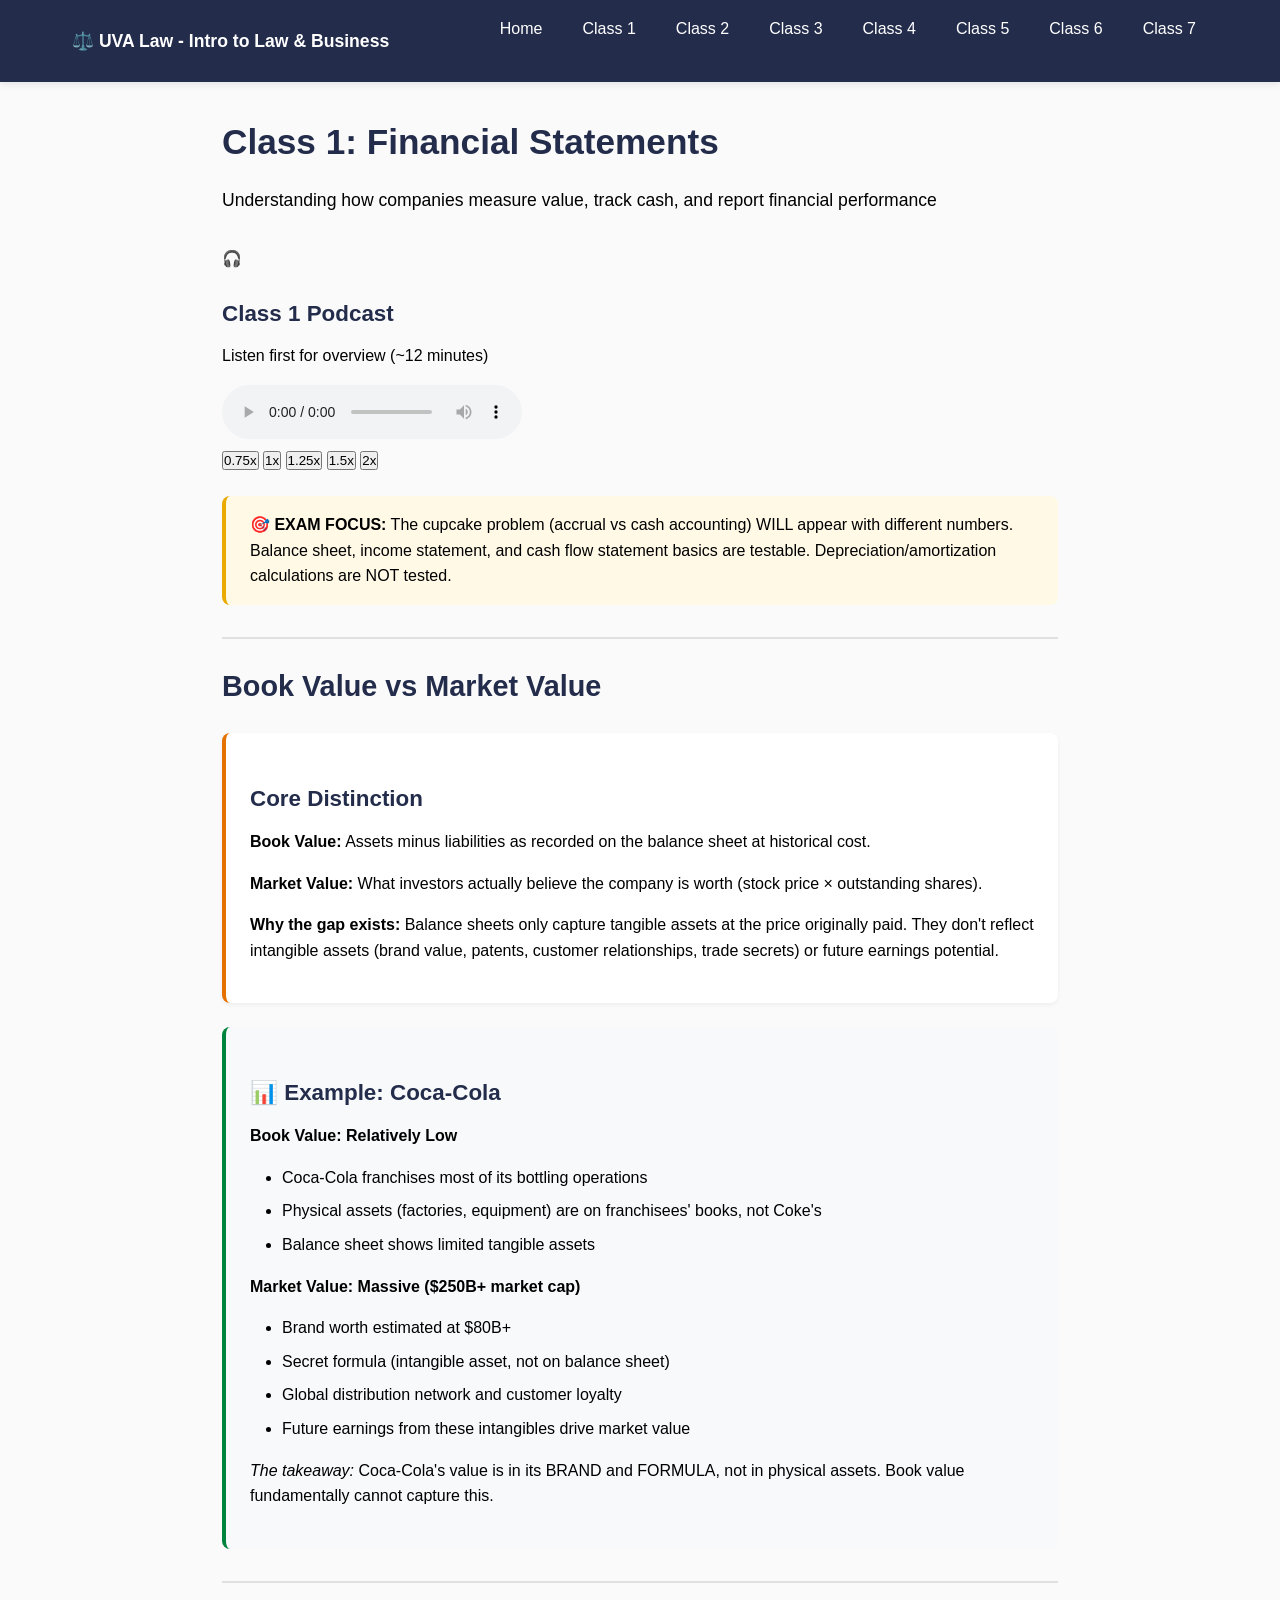
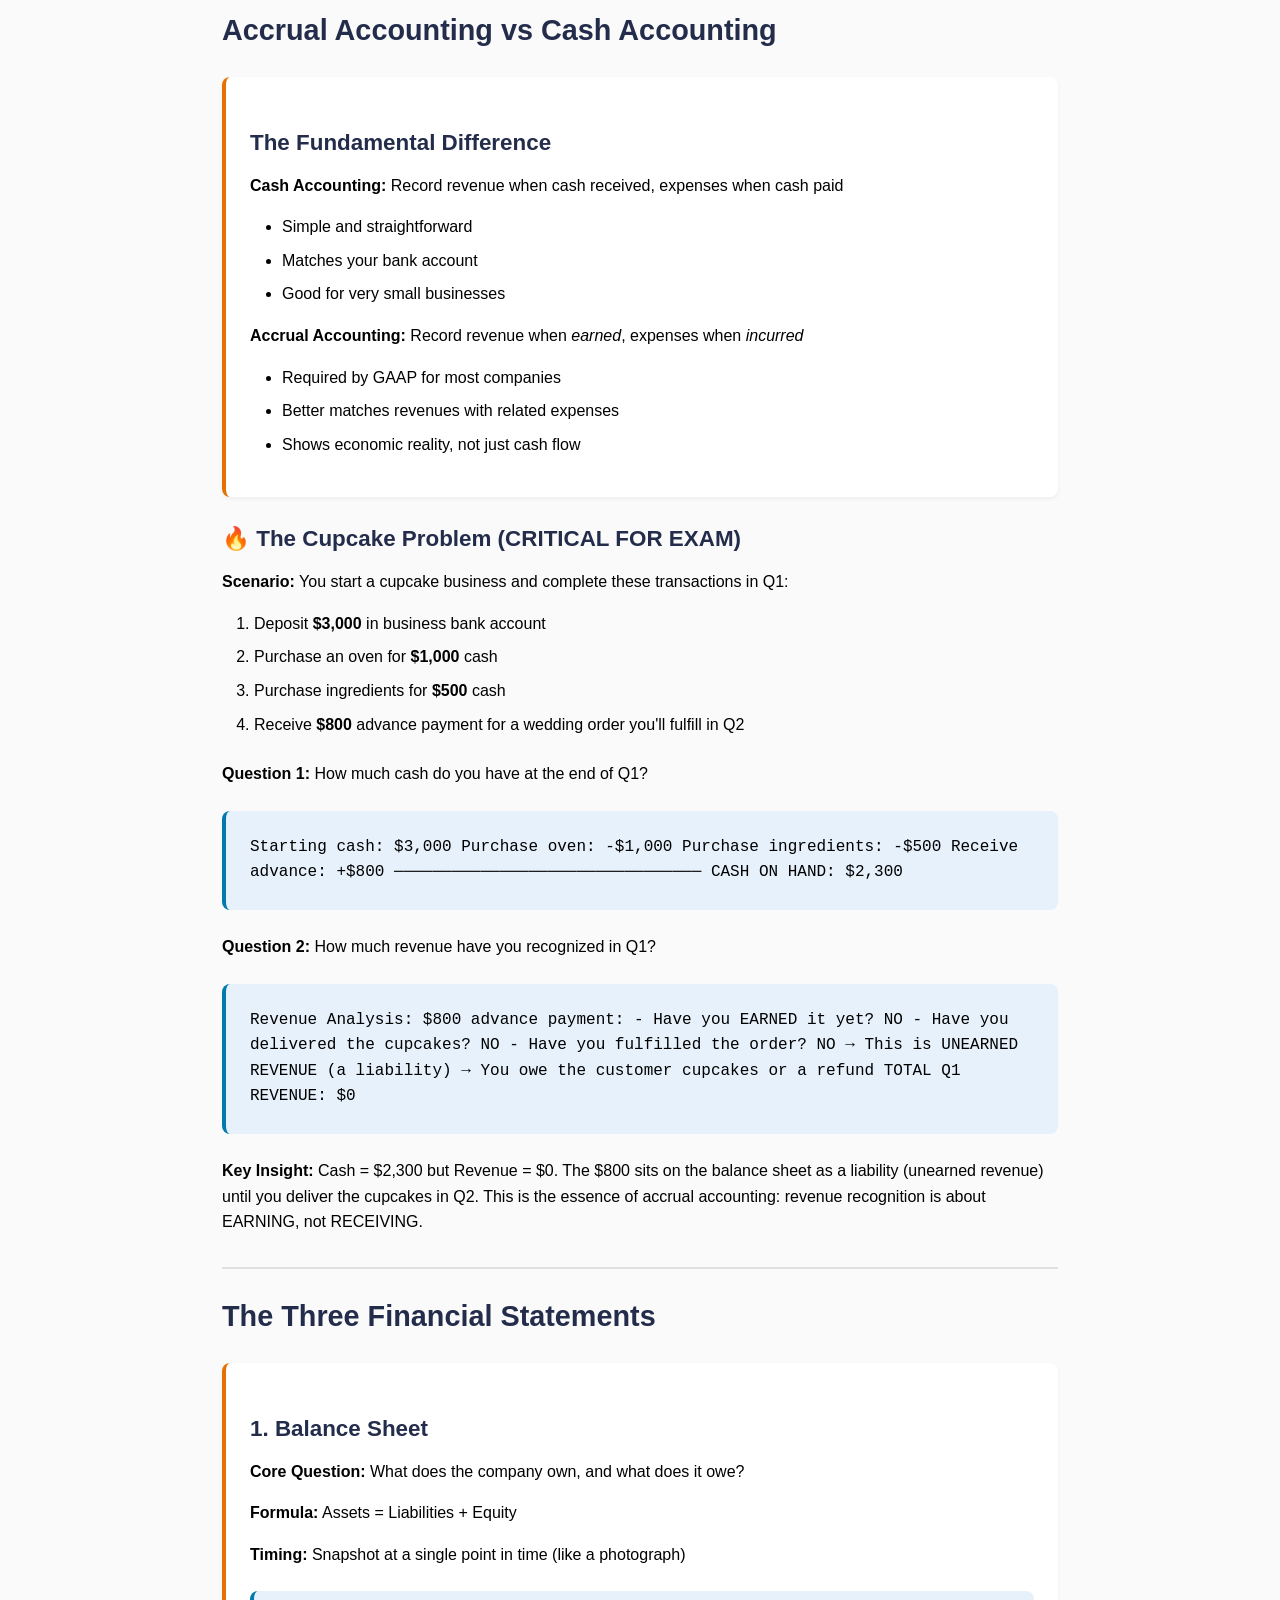
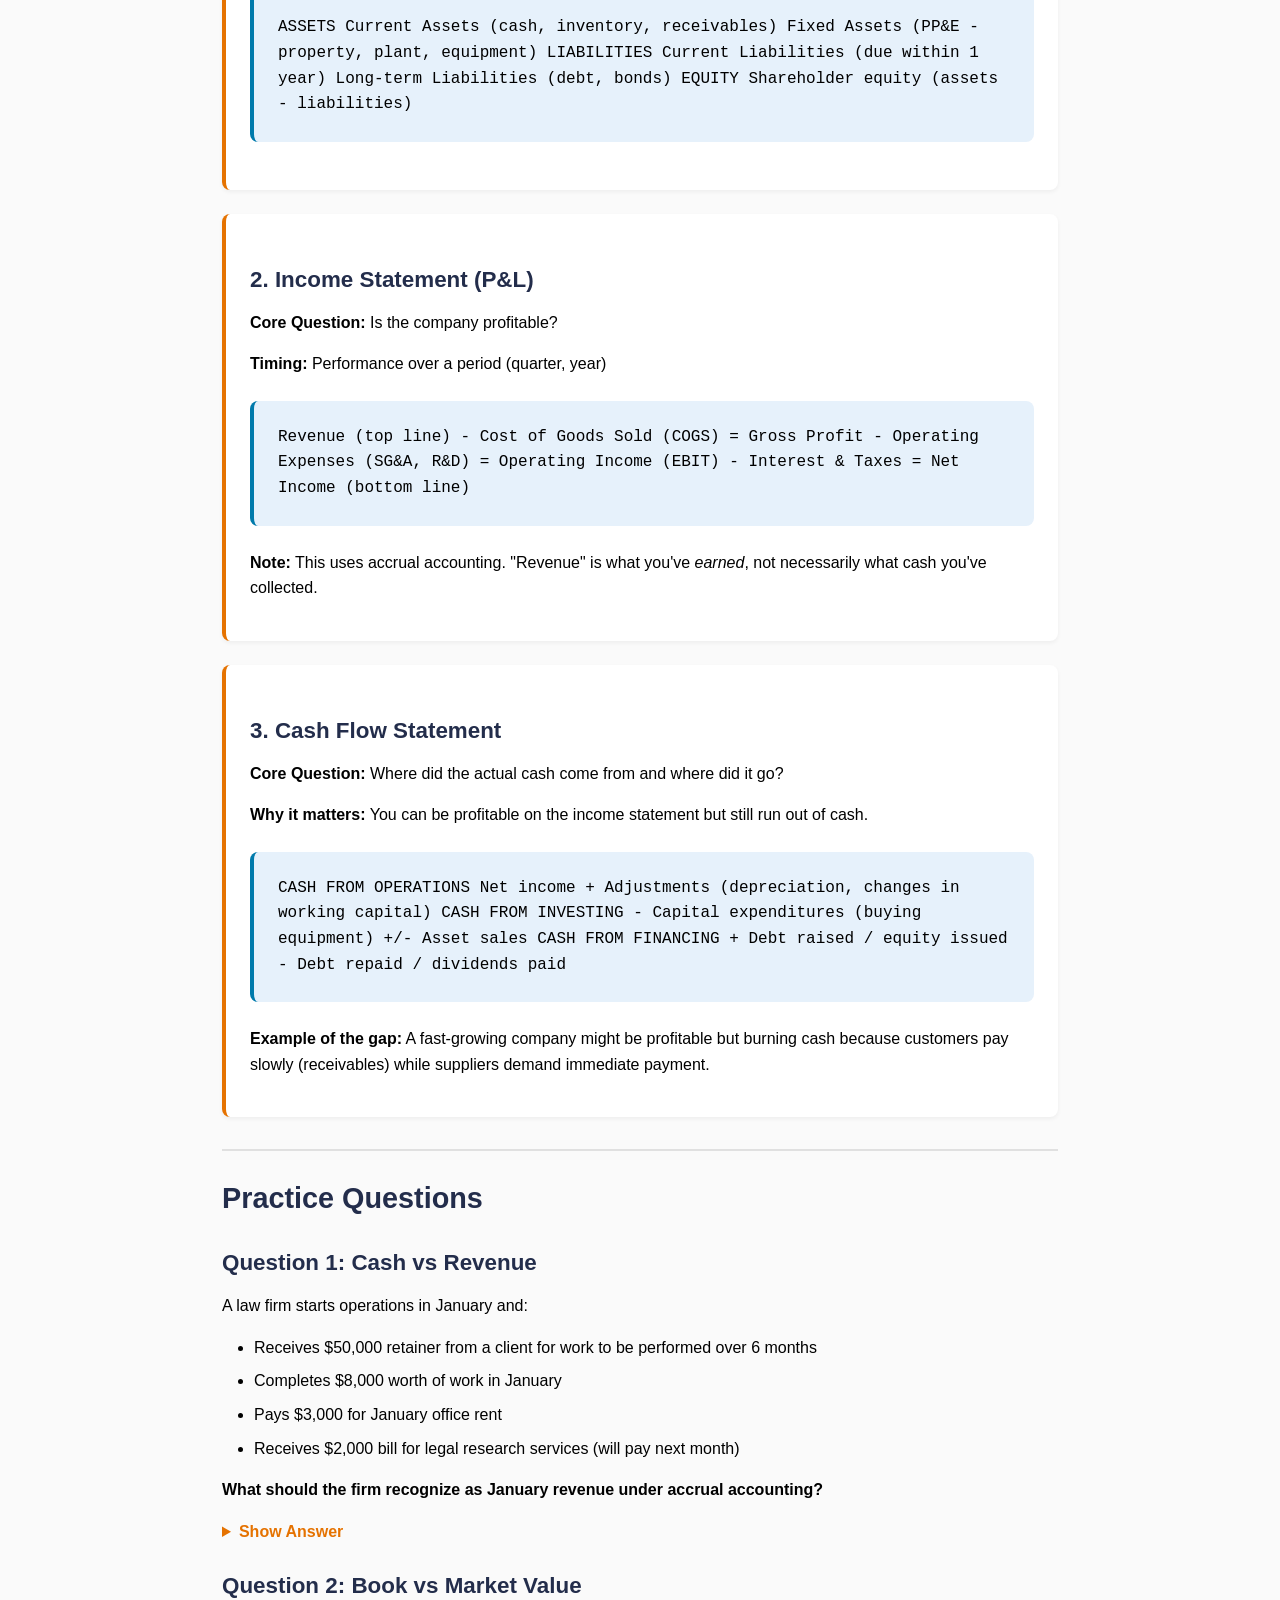
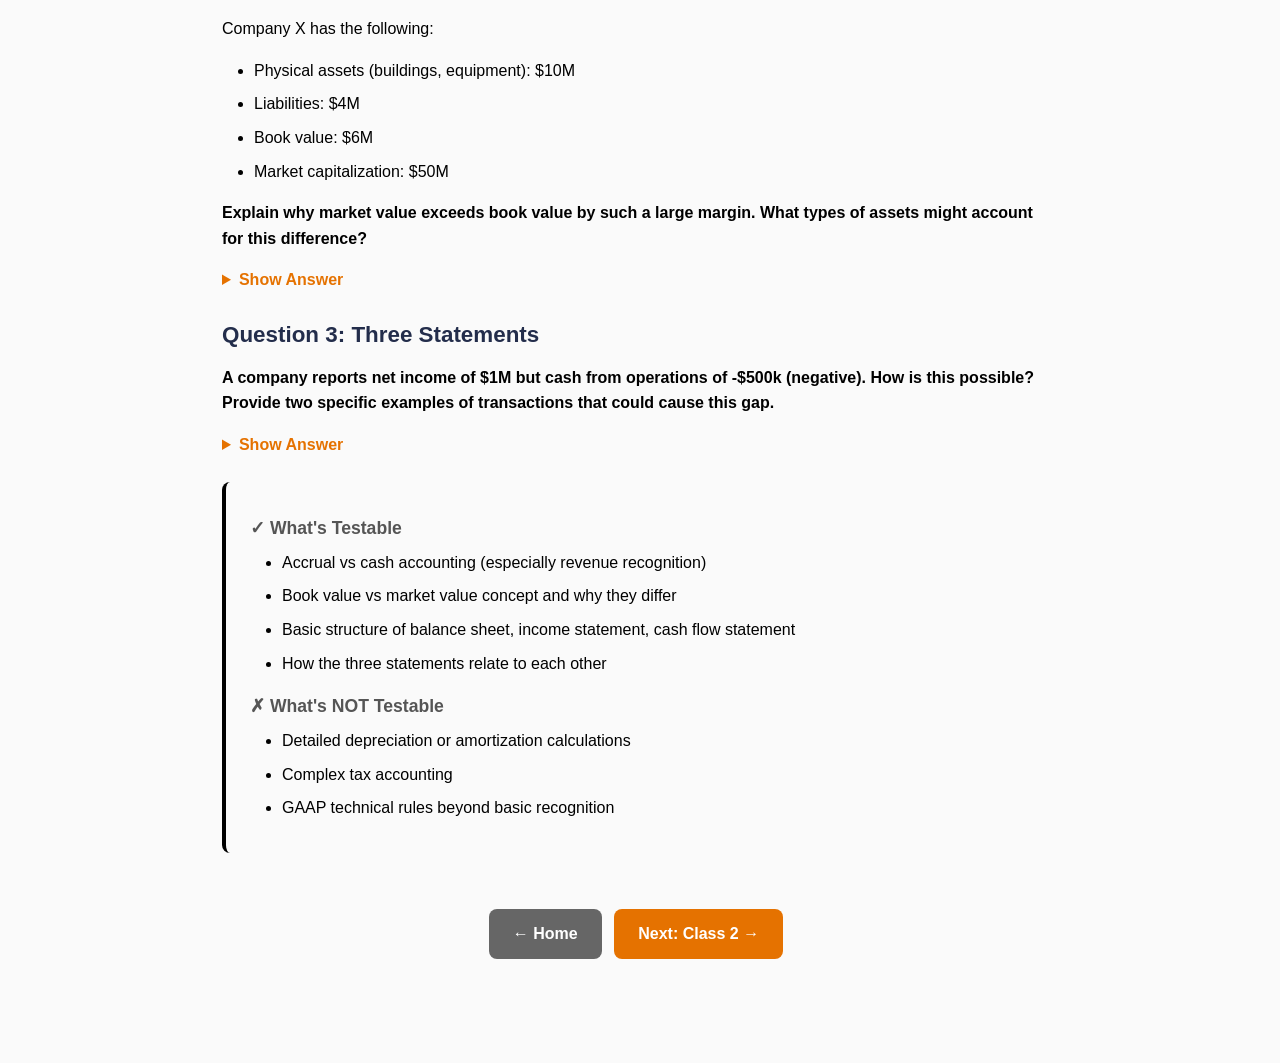
==== commit f3aef39e: "Update class1.html" ====
--- a/class1.html
+++ b/class1.html
@@ -5,20 +5,11 @@
     <meta name="viewport" content="width=device-width, initial-scale=1.0">
     <title>Class 1: Financial Statements - UVA Law</title>
     <link rel="stylesheet" href="styles.css">
-    <style>
-        .hidden { display: none; }
-        .practice-box { background: #FFF9E6; border: 2px solid #EAAA00; padding: 1.5rem; margin: 2rem 0; border-radius: 8px; }
-        .reveal-btn { background: var(--uva-orange); color: white; padding: 0.75rem 1.5rem; border: none; border-radius: 6px; cursor: pointer; font-weight: 600; margin: 0.5rem 0.5rem 0.5rem 0; }
-        .reveal-btn:hover { background: var(--rotunda-orange); }
-        .correct { background: #E6F7EE; border: 2px solid var(--lawn-green); padding: 1rem; border-radius: 6px; margin: 1rem 0; }
-        .incorrect { background: #FFE6E6; border: 2px solid #DC3545; padding: 1rem; border-radius: 6px; margin: 1rem 0; }
-        input[type="number"] { padding: 0.5rem; border: 2px solid #ddd; border-radius: 4px; font-size: 1rem; width: 150px; }
-    </style>
 </head>
 <body>
     <nav>
         <div class="container">
-            <div class="logo"><a href="index.html" style="color: white; text-decoration: none;">⚖️ UVA Law</a></div>
+            <div class="logo">⚖️ UVA Law - Intro to Law & Business</div>
             <ul>
                 <li><a href="index.html">Home</a></li>
                 <li><a href="class1.html">Class 1</a></li>
@@ -26,183 +17,309 @@
                 <li><a href="class3.html">Class 3</a></li>
                 <li><a href="class4.html">Class 4</a></li>
                 <li><a href="class5.html">Class 5</a></li>
-                <li><a href="class6.html">Class 6-7</a></li>
-                <li><a href="class7.html">Class 8-9</a></li>
+                <li><a href="class6.html">Class 6</a></li>
+                <li><a href="class7.html">Class 7</a></li>
             </ul>
         </div>
     </nav>
 
     <div class="container">
         <h1>Class 1: Financial Statements</h1>
-
-        <!-- PODCAST PLAYER -->
-        <div style="background: linear-gradient(135deg, #592A8A 0%, #7B42BC 100%); padding: 1.5rem; border-radius: 12px; margin: 2rem 0; box-shadow: 0 4px 12px rgba(89, 42, 138, 0.3);">
-            <div style="display: flex; align-items: center; gap: 1rem; margin-bottom: 1rem;">
-                <span style="font-size: 2rem;">🎧</span>
+        <p style="font-size: 1.1rem; color: var(--cool-gray); margin-bottom: 2rem;">
+            Understanding how companies measure value, track cash, and report financial performance
+        </p>
+
+        <div class="podcast-container">
+            <div class="podcast-header">
+                <span class="podcast-icon">🎧</span>
                 <div>
-                    <h3 style="color: white; margin: 0; font-size: 1.2rem;">Study Podcast</h3>
-                    <p style="color: rgba(255,255,255,0.8); margin: 0; font-size: 0.9rem;">~12 minutes</p>
+                    <h3 class="podcast-title">Class 1 Podcast</h3>
+                    <p class="podcast-duration">Listen first for overview (~12 minutes)</p>
                 </div>
             </div>
-            <audio controls style="width: 100%;">
-                <source src="PASTE_YOUR_GOOGLE_DRIVE_LINK_HERE" type="audio/mpeg">
+            <audio controls>
+                <source src="https://drive.google.com/uc?export=download&id=1gFzJrpF_VRwjpzZ8IU78h0iBm5fHb4TP" type="audio/mpeg">
+                Your browser does not support the audio element.
             </audio>
-            <div style="display: flex; gap: 0.5rem; margin-top: 1rem; flex-wrap: wrap;">
-                <button onclick="this.closest('div').previousElementSibling.playbackRate=0.75" style="background: rgba(255,255,255,0.2); color: white; border: none; padding: 0.5rem 1rem; border-radius: 6px; cursor: pointer;">0.75x</button>
-                <button onclick="this.closest('div').previousElementSibling.playbackRate=1.0" style="background: rgba(255,255,255,0.4); color: white; border: none; padding: 0.5rem 1rem; border-radius: 6px; cursor: pointer;">1x</button>
-                <button onclick="this.closest('div').previousElementSibling.playbackRate=1.25" style="background: rgba(255,255,255,0.2); color: white; border: none; padding: 0.5rem 1rem; border-radius: 6px; cursor: pointer;">1.25x</button>
-                <button onclick="this.closest('div').previousElementSibling.playbackRate=1.5" style="background: rgba(255,255,255,0.2); color: white; border: none; padding: 0.5rem 1rem; border-radius: 6px; cursor: pointer;">1.5x</button>
-                <button onclick="this.closest('div').previousElementSibling.playbackRate=2.0" style="background: rgba(255,255,255,0.2); color: white; border: none; padding: 0.5rem 1rem; border-radius: 6px; cursor: pointer;">2x</button>
+            <div class="speed-controls">
+                <button class="speed-btn" onclick="document.querySelector('audio').playbackRate=0.75">0.75x</button>
+                <button class="speed-btn" onclick="document.querySelector('audio').playbackRate=1.0">1x</button>
+                <button class="speed-btn" onclick="document.querySelector('audio').playbackRate=1.25">1.25x</button>
+                <button class="speed-btn" onclick="document.querySelector('audio').playbackRate=1.5">1.5x</button>
+                <button class="speed-btn" onclick="document.querySelector('audio').playbackRate=2.0">2x</button>
             </div>
         </div>
 
         <div class="alert alert-warning">
-            <strong>🔥 EXAM ALERT:</strong> The cupcake problem WILL be on your exam with different numbers!
-        </div>
-
-        <!-- CONCEPT: BOOK VS MARKET VALUE -->
+            <strong>🎯 EXAM FOCUS:</strong> The cupcake problem (accrual vs cash accounting) WILL appear with different numbers. Balance sheet, income statement, and cash flow statement basics are testable. Depreciation/amortization calculations are NOT tested.
+        </div>
+
+        <!-- SECTION 1: BOOK VS MARKET VALUE -->
         <h2>Book Value vs Market Value</h2>
 
         <div class="concept-box">
-            <h3>📖 What's the Difference?</h3>
-            <p><strong>Book Value:</strong> Assets - Liabilities (what's on the balance sheet)</p>
-            <p><strong>Market Value:</strong> What investors think the company is worth (stock price × shares)</p>
-            
-            <p><strong>Why they differ:</strong> Balance sheets only show tangible assets at historical cost. They miss intangibles like brand value, patents, customer relationships, and future earnings potential.</p>
+            <h3>Core Distinction</h3>
+            <p><strong>Book Value:</strong> Assets minus liabilities as recorded on the balance sheet at historical cost.</p>
+            <p><strong>Market Value:</strong> What investors actually believe the company is worth (stock price × outstanding shares).</p>
+            
+            <p style="margin-top: 1rem;"><strong>Why the gap exists:</strong> Balance sheets only capture tangible assets at the price originally paid. They don't reflect intangible assets (brand value, patents, customer relationships, trade secrets) or future earnings potential.</p>
         </div>
 
         <div class="example-box">
-            <h3>🥤 Example: Coca-Cola</h3>
-            <p><strong>Book Value: Low</strong> - Some factories, but franchises most bottling (franchisees own those assets)</p>
-            <p><strong>Market Value: MASSIVE</strong> - Brand worth $80B+, secret formula, global distribution, customer loyalty</p>
-            <p><strong>The Gap:</strong> Coke's value is in BRAND and FORMULA, not physical assets. Book value doesn't capture that.</p>
-        </div>
-
-        <!-- THE CUPCAKE PROBLEM -->
-        <h2>The Cupcake Problem ⭐</h2>
-
-        <div class="concept-box">
-            <h3>📋 The Setup</h3>
-            <p>You start a cupcake business and:</p>
+            <h3>📊 Example: Coca-Cola</h3>
+            <p><strong>Book Value: Relatively Low</strong></p>
+            <ul>
+                <li>Coca-Cola franchises most of its bottling operations</li>
+                <li>Physical assets (factories, equipment) are on franchisees' books, not Coke's</li>
+                <li>Balance sheet shows limited tangible assets</li>
+            </ul>
+            
+            <p><strong>Market Value: Massive ($250B+ market cap)</strong></p>
+            <ul>
+                <li>Brand worth estimated at $80B+</li>
+                <li>Secret formula (intangible asset, not on balance sheet)</li>
+                <li>Global distribution network and customer loyalty</li>
+                <li>Future earnings from these intangibles drive market value</li>
+            </ul>
+            
+            <p style="margin-top: 1rem;"><em>The takeaway:</em> Coca-Cola's value is in its BRAND and FORMULA, not in physical assets. Book value fundamentally cannot capture this.</p>
+        </div>
+
+        <!-- SECTION 2: ACCRUAL VS CASH ACCOUNTING -->
+        <h2>Accrual Accounting vs Cash Accounting</h2>
+
+        <div class="concept-box">
+            <h3>The Fundamental Difference</h3>
+            <p><strong>Cash Accounting:</strong> Record revenue when cash received, expenses when cash paid</p>
+            <ul>
+                <li>Simple and straightforward</li>
+                <li>Matches your bank account</li>
+                <li>Good for very small businesses</li>
+            </ul>
+
+            <p style="margin-top: 1rem;"><strong>Accrual Accounting:</strong> Record revenue when <em>earned</em>, expenses when <em>incurred</em></p>
+            <ul>
+                <li>Required by GAAP for most companies</li>
+                <li>Better matches revenues with related expenses</li>
+                <li>Shows economic reality, not just cash flow</li>
+            </ul>
+        </div>
+
+        <div class="exam-box">
+            <h3>🔥 The Cupcake Problem (CRITICAL FOR EXAM)</h3>
+            
+            <p><strong>Scenario:</strong> You start a cupcake business and complete these transactions in Q1:</p>
             <ol>
-                <li>Deposit <strong>$3,000</strong> cash</li>
-                <li>Buy an oven for <strong>$1,000</strong></li>
-                <li>Buy ingredients for <strong>$500</strong></li>
-                <li>Receive <strong>$800</strong> advance for a wedding order you'll fulfill NEXT quarter</li>
+                <li>Deposit <strong>$3,000</strong> in business bank account</li>
+                <li>Purchase an oven for <strong>$1,000</strong> cash</li>
+                <li>Purchase ingredients for <strong>$500</strong> cash</li>
+                <li>Receive <strong>$800</strong> advance payment for a wedding order you'll fulfill in Q2</li>
             </ol>
-            <p><strong>Questions: How much CASH? How much REVENUE?</strong></p>
-        </div>
-
-        <div class="concept-box">
-            <h3>🎓 Watch Me Solve It</h3>
-            <div class="calculation-box">
-                <strong>STEP 1: Calculate CASH</strong>
-                <pre>Starting cash:           $3,000
-Buy oven (cash out):    -$1,000
-Buy ingredients:          -$500
-Advance payment:          +$800
-─────────────────────────────
-CASH ON HAND:            $2,300</pre>
-            </div>
-
-            <div class="calculation-box">
-                <strong>STEP 2: Calculate REVENUE</strong>
-                <pre>The $800 advance:
-- Have we EARNED it? NO
-- Delivered cupcakes? NO
-- Fulfilled order? NO
-
-→ NOT revenue yet!
-
-TOTAL REVENUE:              $0</pre>
-            </div>
-
-            <p><strong>Key Point:</strong> Cash = $2,300 but Revenue = $0. The $800 is a LIABILITY (unearned revenue) until you deliver.</p>
-        </div>
+
+            <p style="margin-top: 1.5rem;"><strong>Question 1:</strong> How much cash do you have at the end of Q1?</p>
+            
+            <div class="calculation-box">
+Starting cash:           $3,000
+Purchase oven:          -$1,000
+Purchase ingredients:     -$500
+Receive advance:          +$800
+────────────────────────────────
+CASH ON HAND:            $2,300
+            </div>
+
+            <p style="margin-top: 1.5rem;"><strong>Question 2:</strong> How much revenue have you recognized in Q1?</p>
+            
+            <div class="calculation-box">
+Revenue Analysis:
+
+$800 advance payment:
+- Have you EARNED it yet? NO
+- Have you delivered the cupcakes? NO
+- Have you fulfilled the order? NO
+
+→ This is UNEARNED REVENUE (a liability)
+→ You owe the customer cupcakes or a refund
+
+TOTAL Q1 REVENUE:            $0
+            </div>
+
+            <p style="margin-top: 1rem;"><strong>Key Insight:</strong> Cash = $2,300 but Revenue = $0. The $800 sits on the balance sheet as a liability (unearned revenue) until you deliver the cupcakes in Q2. This is the essence of accrual accounting: revenue recognition is about EARNING, not RECEIVING.</p>
+        </div>
+
+        <!-- SECTION 3: THE THREE FINANCIAL STATEMENTS -->
+        <h2>The Three Financial Statements</h2>
+
+        <div class="concept-box">
+            <h3>1. Balance Sheet</h3>
+            <p><strong>Core Question:</strong> What does the company own, and what does it owe?</p>
+            <p><strong>Formula:</strong> Assets = Liabilities + Equity</p>
+            <p><strong>Timing:</strong> Snapshot at a single point in time (like a photograph)</p>
+            
+            <div class="calculation-box">
+ASSETS
+  Current Assets (cash, inventory, receivables)
+  Fixed Assets (PP&E - property, plant, equipment)
+  
+LIABILITIES
+  Current Liabilities (due within 1 year)
+  Long-term Liabilities (debt, bonds)
+  
+EQUITY
+  Shareholder equity (assets - liabilities)
+            </div>
+        </div>
+
+        <div class="concept-box">
+            <h3>2. Income Statement (P&L)</h3>
+            <p><strong>Core Question:</strong> Is the company profitable?</p>
+            <p><strong>Timing:</strong> Performance over a period (quarter, year)</p>
+            
+            <div class="calculation-box">
+Revenue (top line)
+- Cost of Goods Sold (COGS)
+= Gross Profit
+- Operating Expenses (SG&A, R&D)
+= Operating Income (EBIT)
+- Interest & Taxes
+= Net Income (bottom line)
+            </div>
+            
+            <p style="margin-top: 1rem;"><strong>Note:</strong> This uses accrual accounting. "Revenue" is what you've <em>earned</em>, not necessarily what cash you've collected.</p>
+        </div>
+
+        <div class="concept-box">
+            <h3>3. Cash Flow Statement</h3>
+            <p><strong>Core Question:</strong> Where did the actual cash come from and where did it go?</p>
+            <p><strong>Why it matters:</strong> You can be profitable on the income statement but still run out of cash.</p>
+            
+            <div class="calculation-box">
+CASH FROM OPERATIONS
+  Net income
+  + Adjustments (depreciation, changes in working capital)
+  
+CASH FROM INVESTING
+  - Capital expenditures (buying equipment)
+  +/- Asset sales
+  
+CASH FROM FINANCING
+  + Debt raised / equity issued
+  - Debt repaid / dividends paid
+            </div>
+            
+            <p style="margin-top: 1rem;"><strong>Example of the gap:</strong> A fast-growing company might be profitable but burning cash because customers pay slowly (receivables) while suppliers demand immediate payment.</p>
+        </div>
+
+        <!-- PRACTICE QUESTIONS -->
+        <h2>Practice Questions</h2>
 
         <div class="practice-box">
-            <h3>✏️ Now YOU Try</h3>
-            <p><strong>New Scenario:</strong></p>
-            <ul>
-                <li>You deposit <strong>$5,000</strong></li>
-                <li>Buy equipment for <strong>$2,000</strong></li>
-                <li>Buy supplies for <strong>$800</strong></li>
-                <li>Receive <strong>$1,200</strong> advance for work next month</li>
-            </ul>
-
-            <p>How much CASH do you have? $<input type="number" id="cash1" placeholder="Amount"></p>
-            <p>How much REVENUE? $<input type="number" id="revenue1" placeholder="Amount"></p>
-            <button class="reveal-btn" onclick="checkCupcake()">Check Answers</button>
-            
-            <div id="feedback1" class="hidden"></div>
-
-            <button class="reveal-btn" onclick="showSolution1()" style="background: #666;">Show Solution</button>
-            <div id="solution1" class="hidden">
-                <div class="calculation-box">
-                    <pre>CASH: $5,000 - $2,000 - $800 + $1,200 = $3,400
-REVENUE: $0 (advance not yet earned)</pre>
+            <h3>Question 1: Cash vs Revenue</h3>
+            <p>A law firm starts operations in January and:</p>
+            <ul>
+                <li>Receives $50,000 retainer from a client for work to be performed over 6 months</li>
+                <li>Completes $8,000 worth of work in January</li>
+                <li>Pays $3,000 for January office rent</li>
+                <li>Receives $2,000 bill for legal research services (will pay next month)</li>
+            </ul>
+            
+            <p><strong>What should the firm recognize as January revenue under accrual accounting?</strong></p>
+            
+            <details style="margin-top: 1rem;">
+                <summary style="cursor: pointer; color: var(--uva-orange); font-weight: 600;">Show Answer</summary>
+                <div style="margin-top: 1rem; padding: 1rem; background: white; border-radius: 6px;">
+                    <p><strong>Answer: $8,000</strong></p>
+                    <p><strong>Explanation:</strong></p>
+                    <ul>
+                        <li>The $50,000 retainer is unearned revenue (liability) until work is performed</li>
+                        <li>Only $8,000 of work was actually completed in January</li>
+                        <li>Therefore, only $8,000 is recognized as revenue</li>
+                        <li>The remaining $42,000 stays as a liability on the balance sheet</li>
+                    </ul>
+                    <p><strong>Cash received ≠ Revenue earned.</strong> This is the core of accrual accounting.</p>
                 </div>
-            </div>
-        </div>
-
-        <!-- THE THREE STATEMENTS -->
-        <h2>The Three Financial Statements</h2>
-
-        <div class="concept-box">
-            <h3>1. Balance Sheet</h3>
-            <p><strong>Core Question:</strong> What do you OWN and what do you OWE?</p>
-            <p><strong>Formula:</strong> Assets = Liabilities + Equity</p>
-            <p><strong>Timing:</strong> Snapshot at a point in time</p>
-        </div>
-
-        <div class="concept-box">
-            <h3>2. Income Statement (P&L)</h3>
-            <p><strong>Core Question:</strong> Are you making MONEY?</p>
-            <div class="calculation-box">
-                <pre>Revenue
-- Cost of Goods Sold
-= Gross Profit
-- Operating Expenses
-= Net Income</pre>
-            </div>
-            <p><strong>Timing:</strong> Period of time (year, quarter)</p>
-        </div>
-
-        <div class="concept-box">
-            <h3>3. Cash Flow Statement</h3>
-            <p><strong>Core Question:</strong> Where did the CASH actually go?</p>
-            <p>Three sections: Operations, Investing, Financing</p>
-            <p><strong>Key Insight:</strong> You can be profitable but still run out of cash!</p>
+            </details>
+        </div>
+
+        <div class="practice-box">
+            <h3>Question 2: Book vs Market Value</h3>
+            <p>Company X has the following:</p>
+            <ul>
+                <li>Physical assets (buildings, equipment): $10M</li>
+                <li>Liabilities: $4M</li>
+                <li>Book value: $6M</li>
+                <li>Market capitalization: $50M</li>
+            </ul>
+            
+            <p><strong>Explain why market value exceeds book value by such a large margin. What types of assets might account for this difference?</strong></p>
+            
+            <details style="margin-top: 1rem;">
+                <summary style="cursor: pointer; color: var(--uva-orange); font-weight: 600;">Show Answer</summary>
+                <div style="margin-top: 1rem; padding: 1rem; background: white; border-radius: 6px;">
+                    <p><strong>Explanation:</strong></p>
+                    <p>The $44M gap between book value ($6M) and market value ($50M) likely reflects intangible assets not captured on the balance sheet:</p>
+                    <ul>
+                        <li><strong>Brand value:</strong> Customer recognition and loyalty</li>
+                        <li><strong>Intellectual property:</strong> Patents, trademarks, proprietary technology</li>
+                        <li><strong>Human capital:</strong> Skilled workforce, management expertise</li>
+                        <li><strong>Customer relationships:</strong> Long-term contracts, recurring revenue</li>
+                        <li><strong>Market position:</strong> Network effects, competitive moat</li>
+                        <li><strong>Future earnings potential:</strong> Expected growth and profitability</li>
+                    </ul>
+                    <p>Balance sheets use historical cost and only record tangible assets. Market value reflects what investors believe all assets—tangible and intangible—are worth based on future cash flows.</p>
+                </div>
+            </details>
+        </div>
+
+        <div class="practice-box">
+            <h3>Question 3: Three Statements</h3>
+            <p><strong>A company reports net income of $1M but cash from operations of -$500k (negative). How is this possible? Provide two specific examples of transactions that could cause this gap.</strong></p>
+            
+            <details style="margin-top: 1rem;">
+                <summary style="cursor: pointer; color: var(--uva-orange); font-weight: 600;">Show Answer</summary>
+                <div style="margin-top: 1rem; padding: 1rem; background: white; border-radius: 6px;">
+                    <p><strong>Answer:</strong> This is possible because the income statement uses accrual accounting while the cash flow statement tracks actual cash movements.</p>
+                    
+                    <p><strong>Example 1: Accounts Receivable Increase</strong></p>
+                    <ul>
+                        <li>Company makes $2M in sales (recognized as revenue)</li>
+                        <li>But customers haven't paid yet (sales on credit)</li>
+                        <li>Income statement shows the revenue, cash flow statement shows no cash received</li>
+                    </ul>
+                    
+                    <p><strong>Example 2: Inventory Build-Up</strong></p>
+                    <ul>
+                        <li>Company spends $1M cash buying inventory</li>
+                        <li>Inventory doesn't become an expense until sold</li>
+                        <li>Cash goes out immediately, but expense is deferred</li>
+                    </ul>
+                    
+                    <p><strong>Key Insight:</strong> Growing companies often show this pattern—profitable but cash-burning because they're investing in receivables and inventory faster than they're collecting cash.</p>
+                </div>
+            </details>
+        </div>
+
+        <!-- EXAM TIP -->
+        <div class="alert alert-info">
+            <h4>✓ What's Testable</h4>
+            <ul>
+                <li>Accrual vs cash accounting (especially revenue recognition)</li>
+                <li>Book value vs market value concept and why they differ</li>
+                <li>Basic structure of balance sheet, income statement, cash flow statement</li>
+                <li>How the three statements relate to each other</li>
+            </ul>
+            
+            <h4 style="margin-top: 1rem;">✗ What's NOT Testable</h4>
+            <ul>
+                <li>Detailed depreciation or amortization calculations</li>
+                <li>Complex tax accounting</li>
+                <li>GAAP technical rules beyond basic recognition</li>
+            </ul>
         </div>
 
         <div style="margin: 3rem 0; text-align: center;">
             <a href="index.html" class="btn btn-secondary">← Home</a>
-            <a href="class2.html" class="btn">Next: Class 2 →</a>
+            <a href="class2.html" class="btn btn-primary">Next: Class 2 →</a>
         </div>
     </div>
-
-    <script>
-        function checkCupcake() {
-            const cash = parseFloat(document.getElementById('cash1').value);
-            const revenue = parseFloat(document.getElementById('revenue1').value);
-            const feedback = document.getElementById('feedback1');
-            feedback.classList.remove('hidden');
-            
-            if (cash === 3400 && revenue === 0) {
-                feedback.className = 'correct';
-                feedback.innerHTML = '<strong>✓ Perfect!</strong> Cash = $3,400 and Revenue = $0. You understand accrual accounting!';
-            } else if (cash === 3400 && revenue !== 0) {
-                feedback.className = 'incorrect';
-                feedback.innerHTML = '<strong>✗ Cash is right, but revenue is wrong.</strong> Has the work been DELIVERED yet? If not, it\'s not revenue!';
-            } else {
-                feedback.className = 'incorrect';
-                feedback.innerHTML = '<strong>✗ Try again.</strong> Cash: Start + In - Out. Revenue: Only count what\'s EARNED.';
-            }
-        }
-
-        function showSolution1() {
-            document.getElementById('solution1').classList.remove('hidden');
-        }
-    </script>
 </body>
 </html>
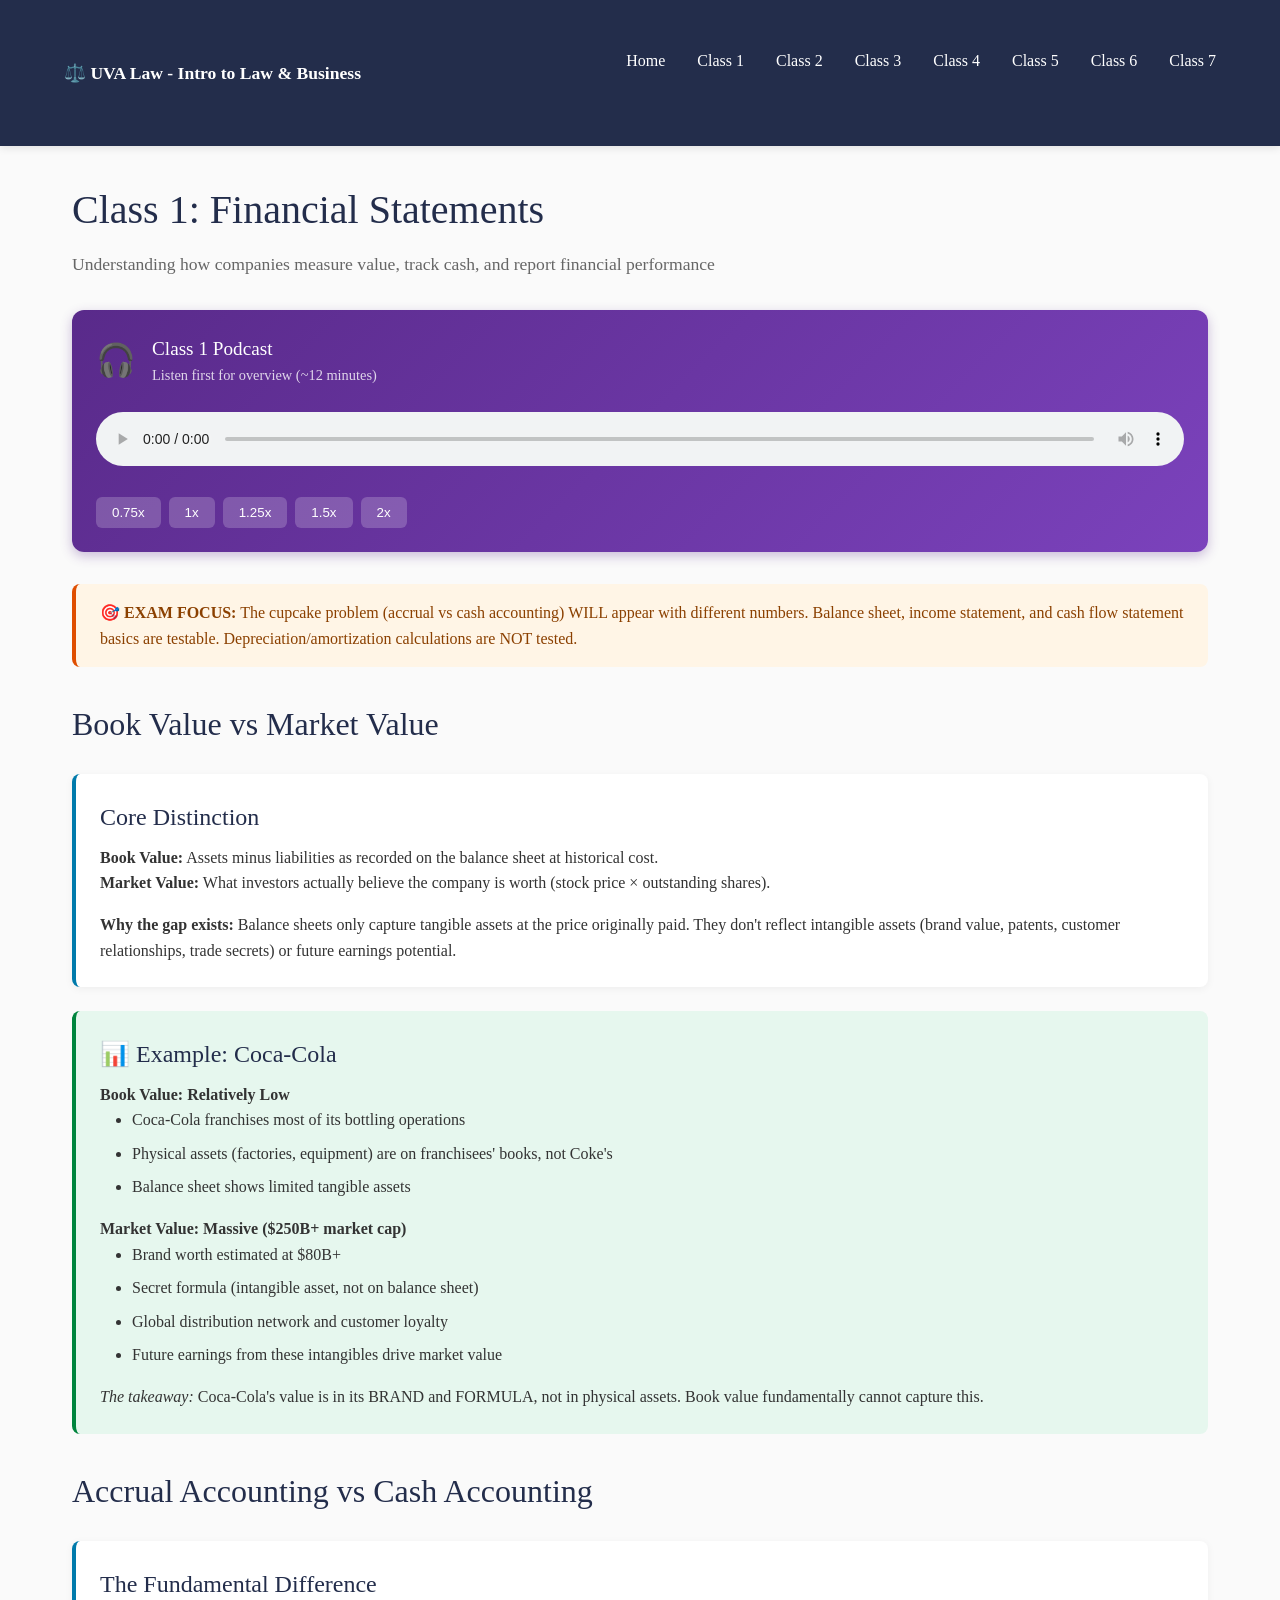
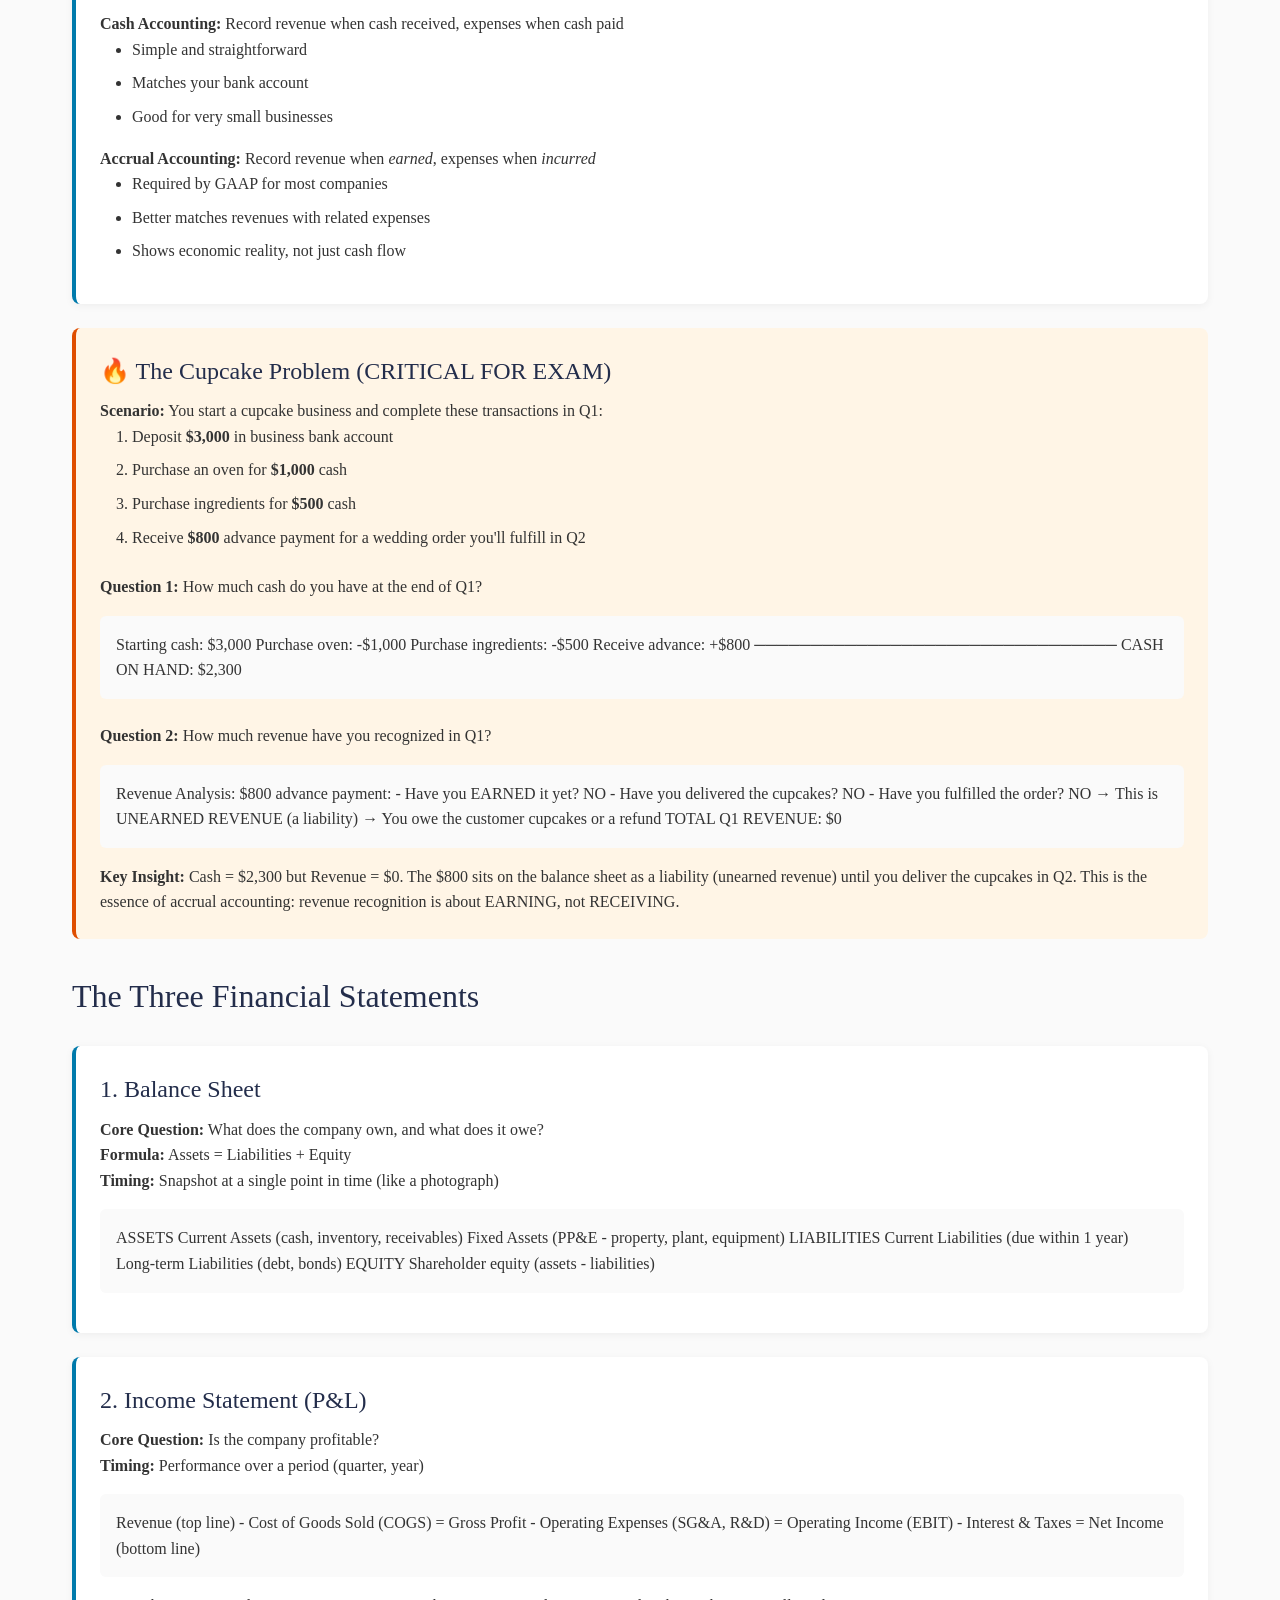
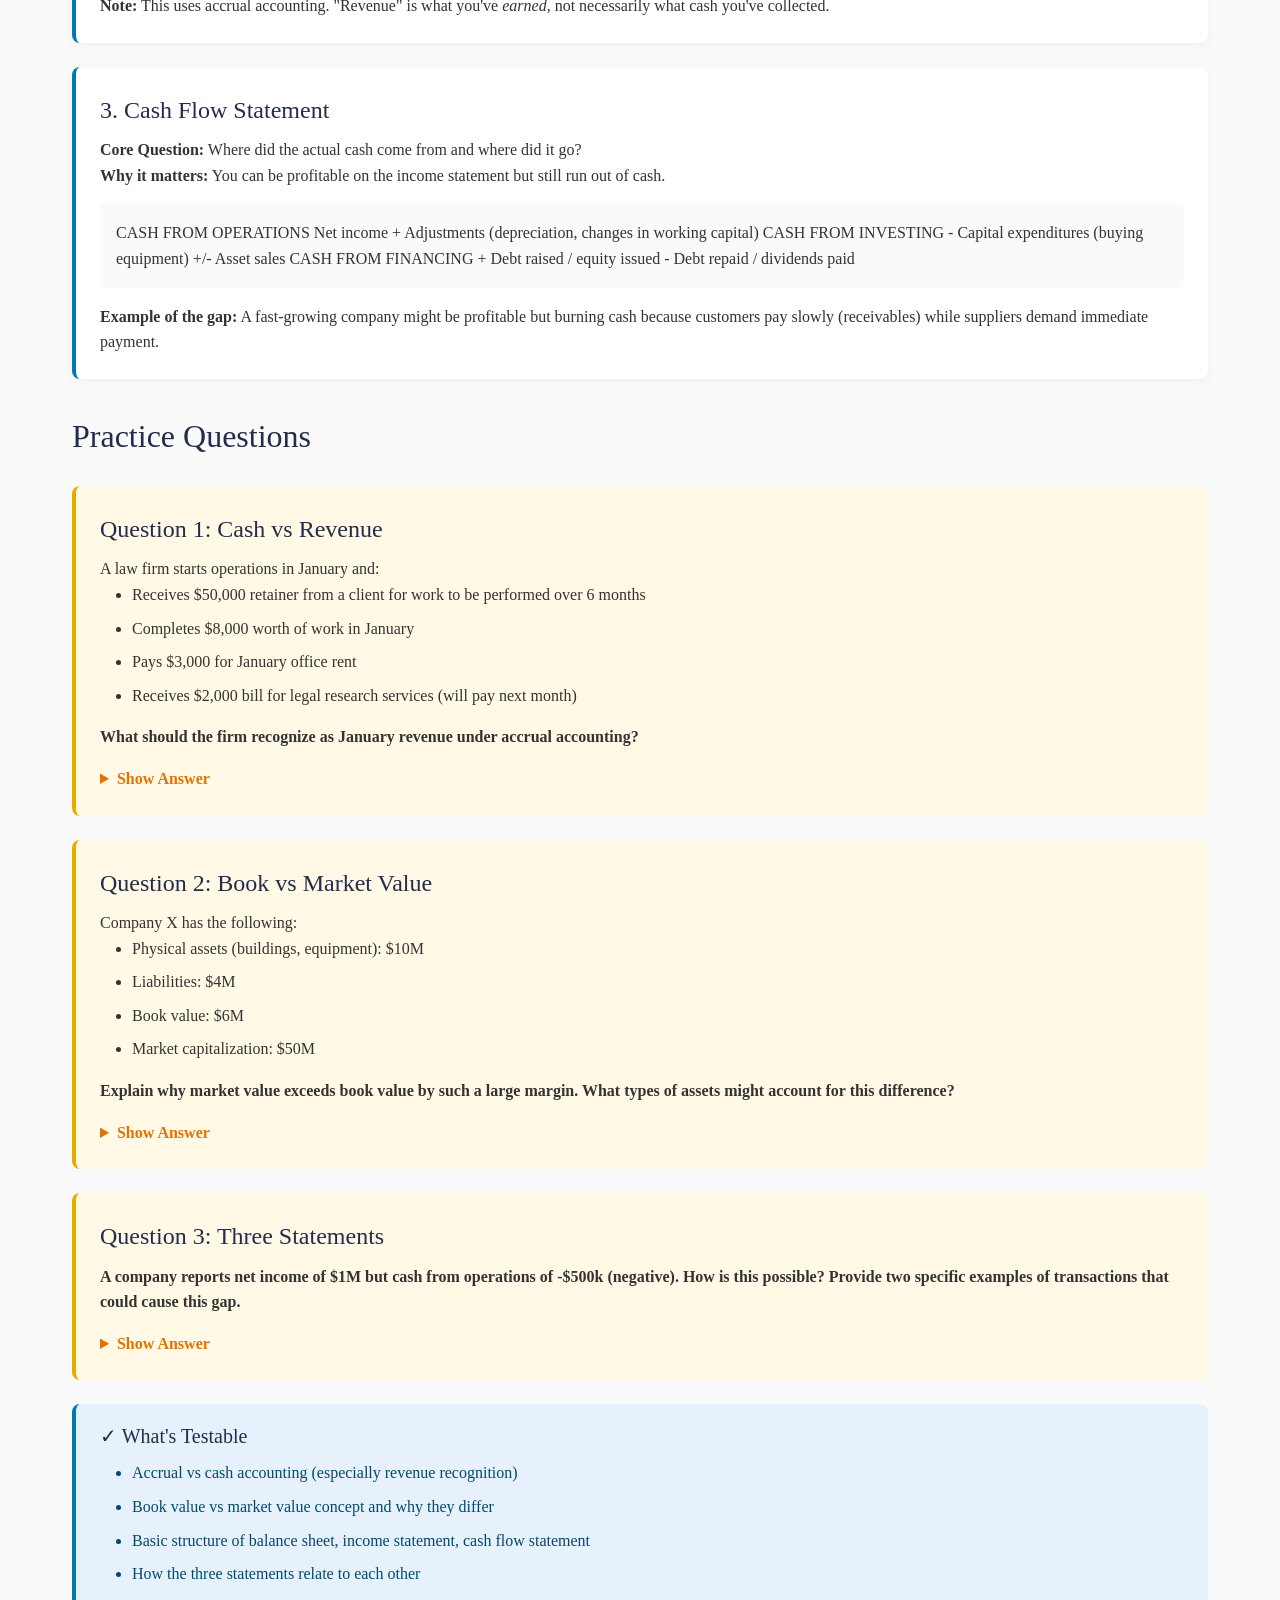
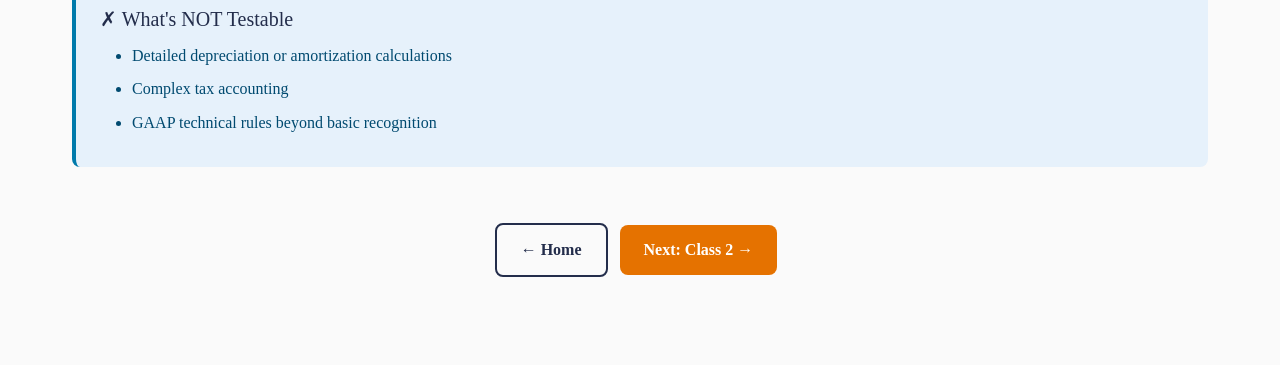
==== commit 1a229908: "Update class1.html" ====
--- a/class1.html
+++ b/class1.html
@@ -39,7 +39,6 @@
             </div>
             <audio controls>
                 <source src="https://drive.google.com/uc?export=download&id=1gFzJrpF_VRwjpzZ8IU78h0iBm5fHb4TP" type="audio/mpeg">
-                Your browser does not support the audio element.
             </audio>
             <div class="speed-controls">
                 <button class="speed-btn" onclick="document.querySelector('audio').playbackRate=0.75">0.75x</button>
--- a/styles.css
+++ b/styles.css
@@ -1,25 +1,41 @@
-/* UVA Law Study System - Shared Styles */
+* { 
+    margin: 0; 
+    padding: 0; 
+    box-sizing: border-box; 
+}
 
 :root {
     --uva-blue: #232D4B;
     --uva-orange: #E57200;
+    --rotunda-orange: #DF4E00;
     --lawn-green: #00843D;
+    --cool-gray: #666666;
+    --light-gray: #FAFAFA;
+    --medium-gray: #DDDDDD;
     --podcast-purple: #592A8A;
-    --rotunda-orange: #DF4E00;
-}
-
-* {
-    margin: 0;
-    padding: 0;
-    box-sizing: border-box;
+    --success: #00843D;
+    --warning: #EAAA00;
+    --error: #DF4E00;
+    --info: #007AAB;
 }
 
 body {
-    font-family: -apple-system, BlinkMacSystemFont, 'Segoe UI', sans-serif;
-    background: #FAFAFA;
+    font-family: 'Spectral', Georgia, serif;
+    background: var(--light-gray);
+    color: #333;
     line-height: 1.6;
-    padding-bottom: 3rem;
-}
+}
+
+h1, h2, h3, h4 { 
+    font-family: 'Spectral', Georgia, serif;
+    font-weight: 500;
+    color: var(--uva-blue);
+}
+
+h1 { font-size: 2.5rem; margin-bottom: 0.5rem; }
+h2 { font-size: 2rem; margin: 2rem 0 1rem; }
+h3 { font-size: 1.5rem; margin-bottom: 0.5rem; }
+h4 { font-size: 1.25rem; margin-bottom: 0.5rem; }
 
 /* Navigation */
 nav {
@@ -29,78 +45,112 @@
     position: sticky;
     top: 0;
     z-index: 1000;
-    box-shadow: 0 2px 8px rgba(0, 0, 0, 0.1);
+    box-shadow: 0 2px 8px rgba(0,0,0,0.1);
 }
 
 nav .container {
-    max-width: 1200px;
+    max-width: 1400px;
     margin: 0 auto;
     display: flex;
     justify-content: space-between;
     align-items: center;
-    flex-wrap: wrap;
 }
 
 nav .logo {
+    font-size: 1.1rem;
     font-weight: 600;
-    font-size: 1.1rem;
 }
 
 nav ul {
     display: flex;
-    gap: 1rem;
+    gap: 2rem;
     list-style: none;
-    flex-wrap: wrap;
 }
 
 nav a {
     color: white;
     text-decoration: none;
-    padding: 0.5rem 0.75rem;
-    border-radius: 4px;
-    transition: background 0.2s;
-}
-
-nav a:hover {
-    background: rgba(255, 255, 255, 0.2);
+    transition: opacity 0.2s;
+}
+
+nav a:hover { 
+    opacity: 0.8; 
 }
 
 /* Container */
 .container {
-    max-width: 900px;
-    margin: 2rem auto;
-    padding: 0 2rem;
-}
-
-/* Typography */
-h1 {
-    color: var(--uva-blue);
-    margin: 2rem 0 1rem;
-    font-size: 2.2rem;
-}
-
-h2 {
-    color: var(--uva-blue);
-    margin: 2rem 0 1rem;
-    padding-top: 1.5rem;
-    border-top: 2px solid #E0E0E0;
-    font-size: 1.8rem;
-}
-
-h3 {
-    color: var(--uva-blue);
-    margin: 1.5rem 0 0.75rem;
-    font-size: 1.4rem;
-}
-
-h4 {
-    color: #555;
-    margin: 1rem 0 0.5rem;
-    font-size: 1.1rem;
-}
-
-p {
-    margin-bottom: 1rem;
+    max-width: 1200px;
+    margin: 0 auto;
+    padding: 2rem;
+}
+
+/* Content Boxes */
+.concept-box {
+    background: white;
+    border-left: 4px solid var(--info);
+    padding: 1.5rem;
+    margin: 1.5rem 0;
+    border-radius: 8px;
+    box-shadow: 0 2px 8px rgba(0,0,0,0.05);
+}
+
+.example-box {
+    background: #E6F7EE;
+    border-left: 4px solid var(--lawn-green);
+    padding: 1.5rem;
+    margin: 1.5rem 0;
+    border-radius: 8px;
+}
+
+.practice-box {
+    background: #FFF9E6;
+    border-left: 4px solid var(--warning);
+    padding: 1.5rem;
+    margin: 1.5rem 0;
+    border-radius: 8px;
+}
+
+.exam-box {
+    background: #FFF5E6;
+    border-left: 4px solid var(--rotunda-orange);
+    padding: 1.5rem;
+    margin: 1.5rem 0;
+    border-radius: 8px;
+}
+
+.calculation-box {
+    background: var(--light-gray);
+    padding: 1rem;
+    border-radius: 6px;
+    font-family: 'Spectral', Georgia, serif;
+    margin: 1rem 0;
+    overflow-x: auto;
+}
+
+/* Alerts */
+.alert {
+    padding: 1rem 1.5rem;
+    border-radius: 8px;
+    margin: 1.5rem 0;
+    border-left: 4px solid;
+}
+
+.alert-warning {
+    background: #FFF5E6;
+    border-left-color: var(--rotunda-orange);
+    color: #8B4000;
+}
+
+.alert-info {
+    background: #E6F1FB;
+    border-left-color: var(--info);
+    color: #004A70;
+}
+
+.alert-success {
+    background: #E6F7EE;
+    border-left-color: var(--lawn-green);
+    color: #005A2B;
 }
 
 /* Badges */
@@ -111,136 +161,44 @@
     font-size: 0.75rem;
     font-weight: 600;
     margin-right: 0.5rem;
-    margin-bottom: 0.5rem;
-}
-
-.badge.critical {
-    background: #FFF5E6;
-    color: var(--rotunda-orange);
-}
-
-.badge.important {
-    background: #FFF9E6;
-    color: #EAAA00;
-}
-
-.badge.calculation {
-    background: #E6F1FB;
-    color: #007AAB;
-}
-
-.badge.explain {
-    background: #E6F7EE;
-    color: var(--lawn-green);
-}
+}
+
+.badge-critical { background: #FFF5E6; color: var(--rotunda-orange); }
+.badge-calculation { background: #E6F1FB; color: var(--info); }
+.badge-testable { background: #E6F7EE; color: var(--lawn-green); }
 
 /* Buttons */
 .btn {
+    display: inline-block;
+    padding: 0.75rem 1.5rem;
+    border-radius: 8px;
+    font-weight: 600;
+    text-decoration: none;
+    transition: all 0.2s;
+    border: none;
+    cursor: pointer;
+    font-size: 1rem;
+    margin: 0.5rem 0.5rem 0.5rem 0;
+}
+
+.btn-primary {
     background: var(--uva-orange);
     color: white;
-    padding: 0.75rem 1.5rem;
-    border: none;
-    border-radius: 8px;
-    cursor: pointer;
-    margin: 0.5rem 0.5rem 0.5rem 0;
-    font-weight: 600;
-    font-size: 1rem;
-    transition: background 0.2s;
-    text-decoration: none;
-    display: inline-block;
-}
-
-.btn:hover {
+}
+
+.btn-primary:hover {
     background: var(--rotunda-orange);
 }
 
 .btn-secondary {
-    background: #666;
+    background: transparent;
+    border: 2px solid var(--uva-blue);
+    color: var(--uva-blue);
 }
 
 .btn-secondary:hover {
-    background: #555;
-}
-
-/* Alerts */
-.alert {
-    padding: 1rem 1.5rem;
-    border-radius: 8px;
-    margin: 1.5rem 0;
-    border-left: 4px solid;
-}
-
-.alert-exam {
-    background: #FFF5E6;
-    border-left-color: var(--uva-orange);
-}
-
-.alert-success {
-    background: #E6F7EE;
-    border-left-color: var(--lawn-green);
-}
-
-.alert-warning {
-    background: #FFF9E6;
-    border-left-color: #EAAA00;
-}
-
-.alert-not-tested {
-    background: #F5F5F5;
-    border-left-color: #999;
-    color: #666;
-}
-
-/* Content Boxes */
-.concept-box {
-    background: white;
-    border-left: 4px solid var(--uva-orange);
-    padding: 1.5rem;
-    margin: 1.5rem 0;
-    border-radius: 8px;
-    box-shadow: 0 2px 4px rgba(0, 0, 0, 0.05);
-}
-
-.example-box {
-    background: #F8F9FA;
-    border-left: 4px solid var(--lawn-green);
-    padding: 1.5rem;
-    margin: 1.5rem 0;
-    border-radius: 8px;
-}
-
-.calculation-box {
-    background: #E6F1FB;
-    border-left: 4px solid #007AAB;
-    padding: 1.5rem;
-    margin: 1.5rem 0;
-    border-radius: 8px;
-    font-family: 'Courier New', monospace;
-}
-
-.mistake-box {
-    background: #FFE6E6;
-    border-left: 4px solid #DC3545;
-    padding: 1rem 1.5rem;
-    margin: 1rem 0;
-    border-radius: 8px;
-}
-
-/* Code blocks */
-pre {
-    background: #F5F5F5;
-    padding: 1rem;
-    border-radius: 4px;
-    overflow-x: auto;
-    margin: 1rem 0;
-    line-height: 1.4;
-}
-
-code {
-    background: #F5F5F5;
-    padding: 0.2rem 0.4rem;
-    border-radius: 3px;
-    font-family: monospace;
+    background: var(--uva-blue);
+    color: white;
 }
 
 /* Lists */
@@ -253,64 +211,106 @@
     margin-bottom: 0.5rem;
 }
 
-/* Lesson cards (for home page) */
-.lesson-grid {
-    display: grid;
-    grid-template-columns: repeat(auto-fit, minmax(300px, 1fr));
+/* Podcast Player */
+.podcast-container {
+    background: linear-gradient(135deg, #592A8A 0%, #7B42BC 100%);
+    padding: 1.5rem;
+    border-radius: 12px;
+    margin: 2rem 0;
+    box-shadow: 0 4px 12px rgba(89, 42, 138, 0.3);
+}
+
+.podcast-header {
+    display: flex;
+    align-items: center;
     gap: 1rem;
-    margin: 2rem 0;
-}
-
-.lesson-card {
+    margin-bottom: 1rem;
+}
+
+.podcast-icon {
+    font-size: 2rem;
+}
+
+.podcast-title {
+    color: white;
+    margin: 0;
+    font-size: 1.2rem;
+}
+
+.podcast-duration {
+    color: rgba(255,255,255,0.8);
+    margin: 0;
+    font-size: 0.9rem;
+}
+
+audio {
+    width: 100%;
+    margin: 0.5rem 0;
+}
+
+.speed-controls {
+    display: flex;
+    gap: 0.5rem;
+    margin-top: 1rem;
+    flex-wrap: wrap;
+}
+
+.speed-btn {
+    background: rgba(255,255,255,0.2);
+    color: white;
+    border: none;
+    padding: 0.5rem 1rem;
+    border-radius: 6px;
+    cursor: pointer;
+    transition: background 0.2s;
+}
+
+.speed-btn:hover {
+    background: rgba(255,255,255,0.3);
+}
+
+/* Tables */
+table {
+    width: 100%;
+    border-collapse: collapse;
+    margin: 1rem 0;
     background: white;
-    padding: 1.5rem;
-    border-radius: 8px;
-    border-left: 4px solid var(--uva-orange);
-    box-shadow: 0 2px 4px rgba(0, 0, 0, 0.05);
-    transition: transform 0.2s;
-}
-
-.lesson-card:hover {
-    transform: translateY(-2px);
-    box-shadow: 0 4px 8px rgba(0, 0, 0, 0.1);
-}
-
-/* Table of contents */
-.toc {
-    background: white;
-    padding: 1rem 1.5rem;
-    border-radius: 8px;
-    margin: 1.5rem 0;
-    box-shadow: 0 2px 4px rgba(0, 0, 0, 0.05);
-}
-
-.toc a {
-    color: var(--uva-orange);
-    text-decoration: none;
-    margin-right: 1rem;
-    font-size: 0.9rem;
-}
-
-.toc a:hover {
-    text-decoration: underline;
-}
-
-/* Mobile responsive */
+    border-radius: 8px;
+    overflow: hidden;
+}
+
+th {
+    background: var(--uva-blue);
+    color: white;
+    padding: 1rem;
+    text-align: left;
+    font-weight: 600;
+}
+
+td {
+    padding: 1rem;
+    border-bottom: 1px solid var(--medium-gray);
+}
+
+tr:last-child td {
+    border-bottom: none;
+}
+
+/* Utility Classes */
+.text-center { text-align: center; }
+.mt-2 { margin-top: 2rem; }
+.mb-2 { margin-bottom: 2rem; }
+
+/* Responsive */
 @media (max-width: 768px) {
     nav ul {
-        width: 100%;
-        margin-top: 0.5rem;
+        display: none;
     }
     
     .container {
-        padding: 0 1rem;
+        padding: 1rem;
     }
     
-    h1 {
-        font-size: 1.8rem;
-    }
-    
-    .lesson-grid {
-        grid-template-columns: 1fr;
-    }
-}
+    h1 { font-size: 2rem; }
+    h2 { font-size: 1.5rem; }
+}
